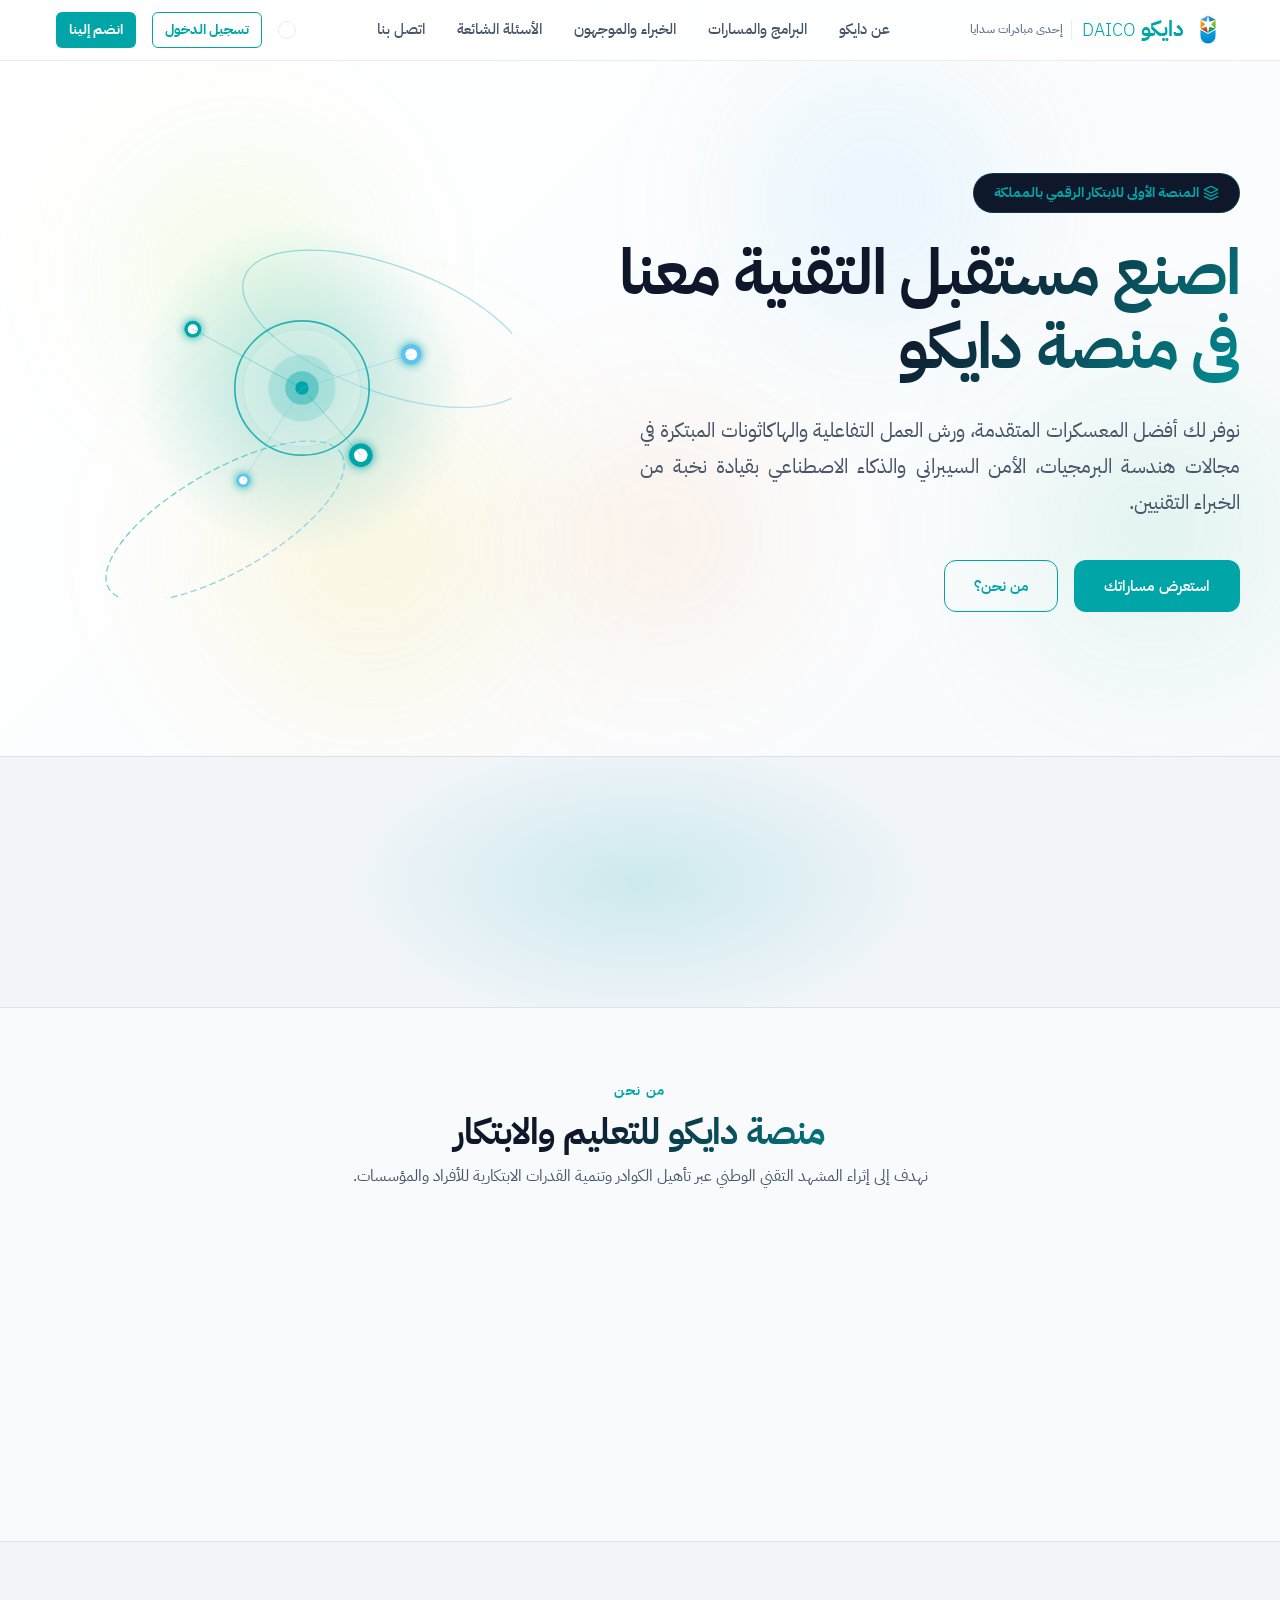
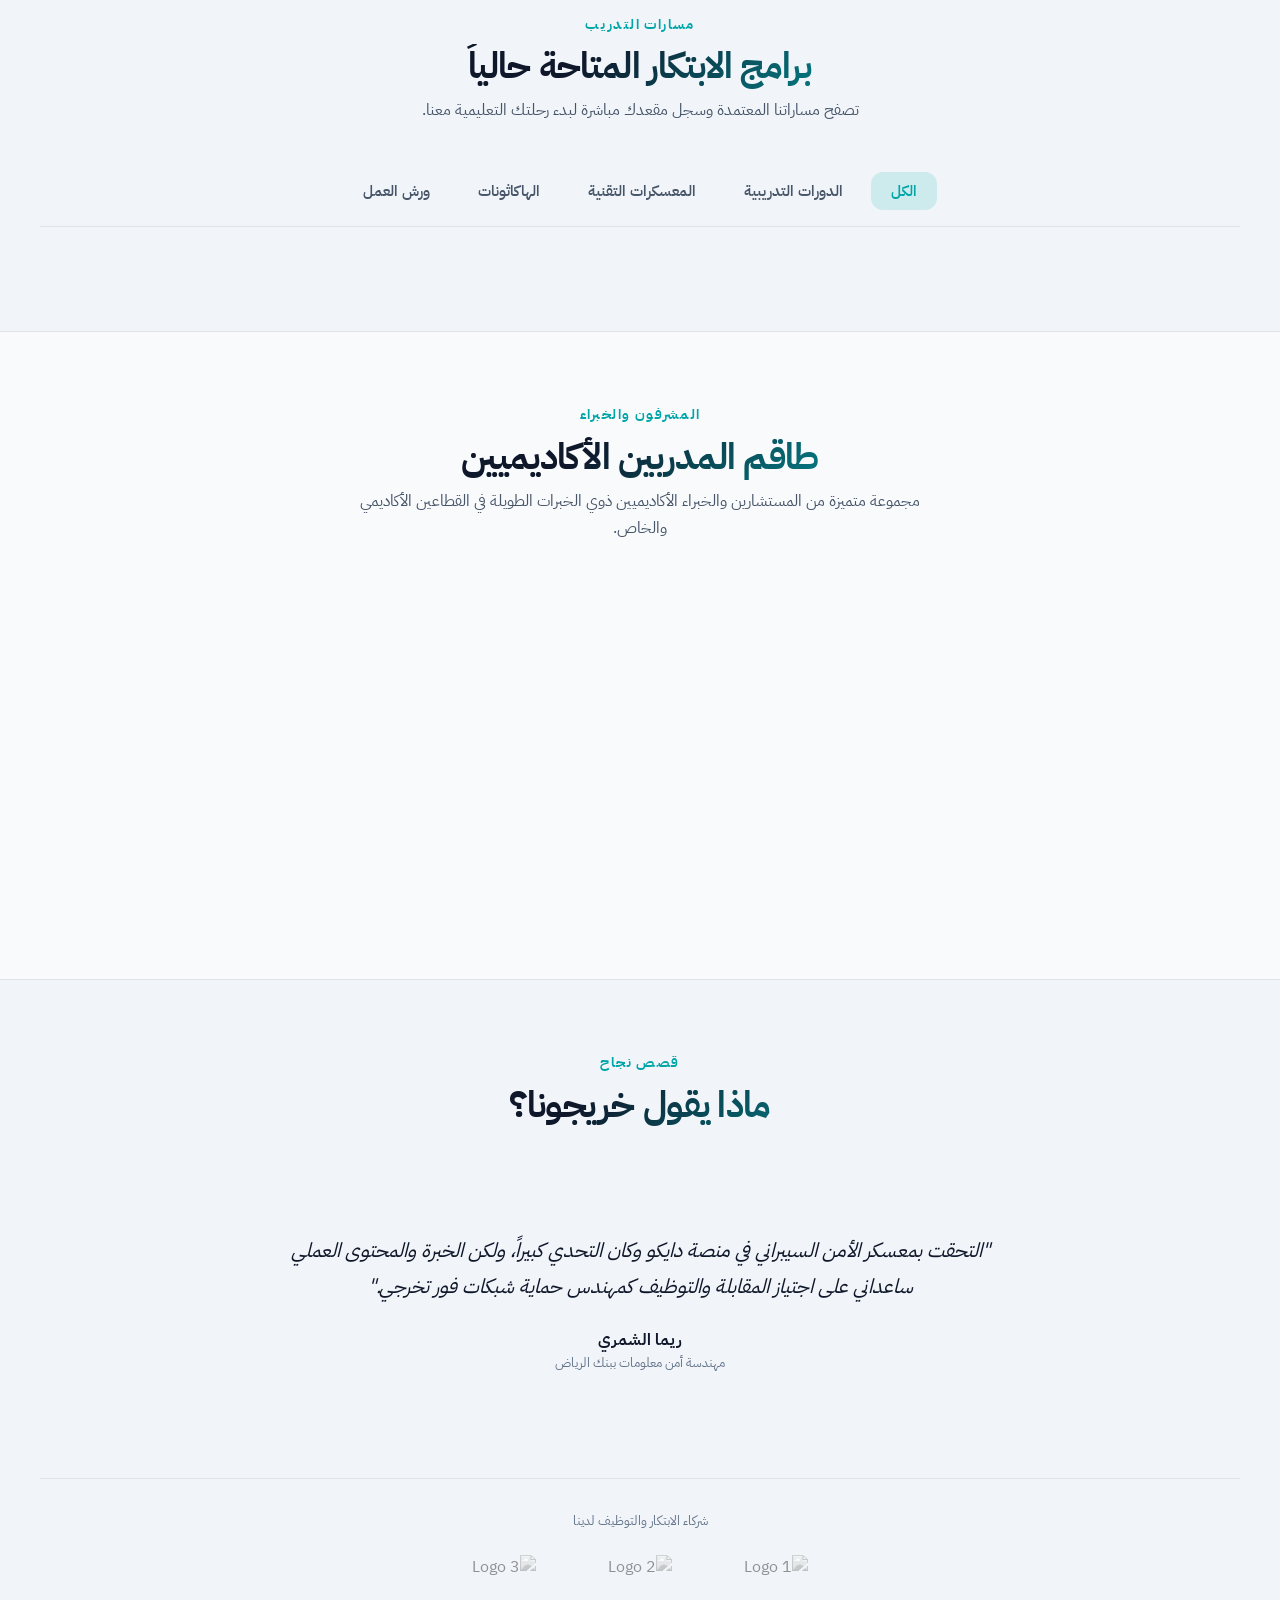
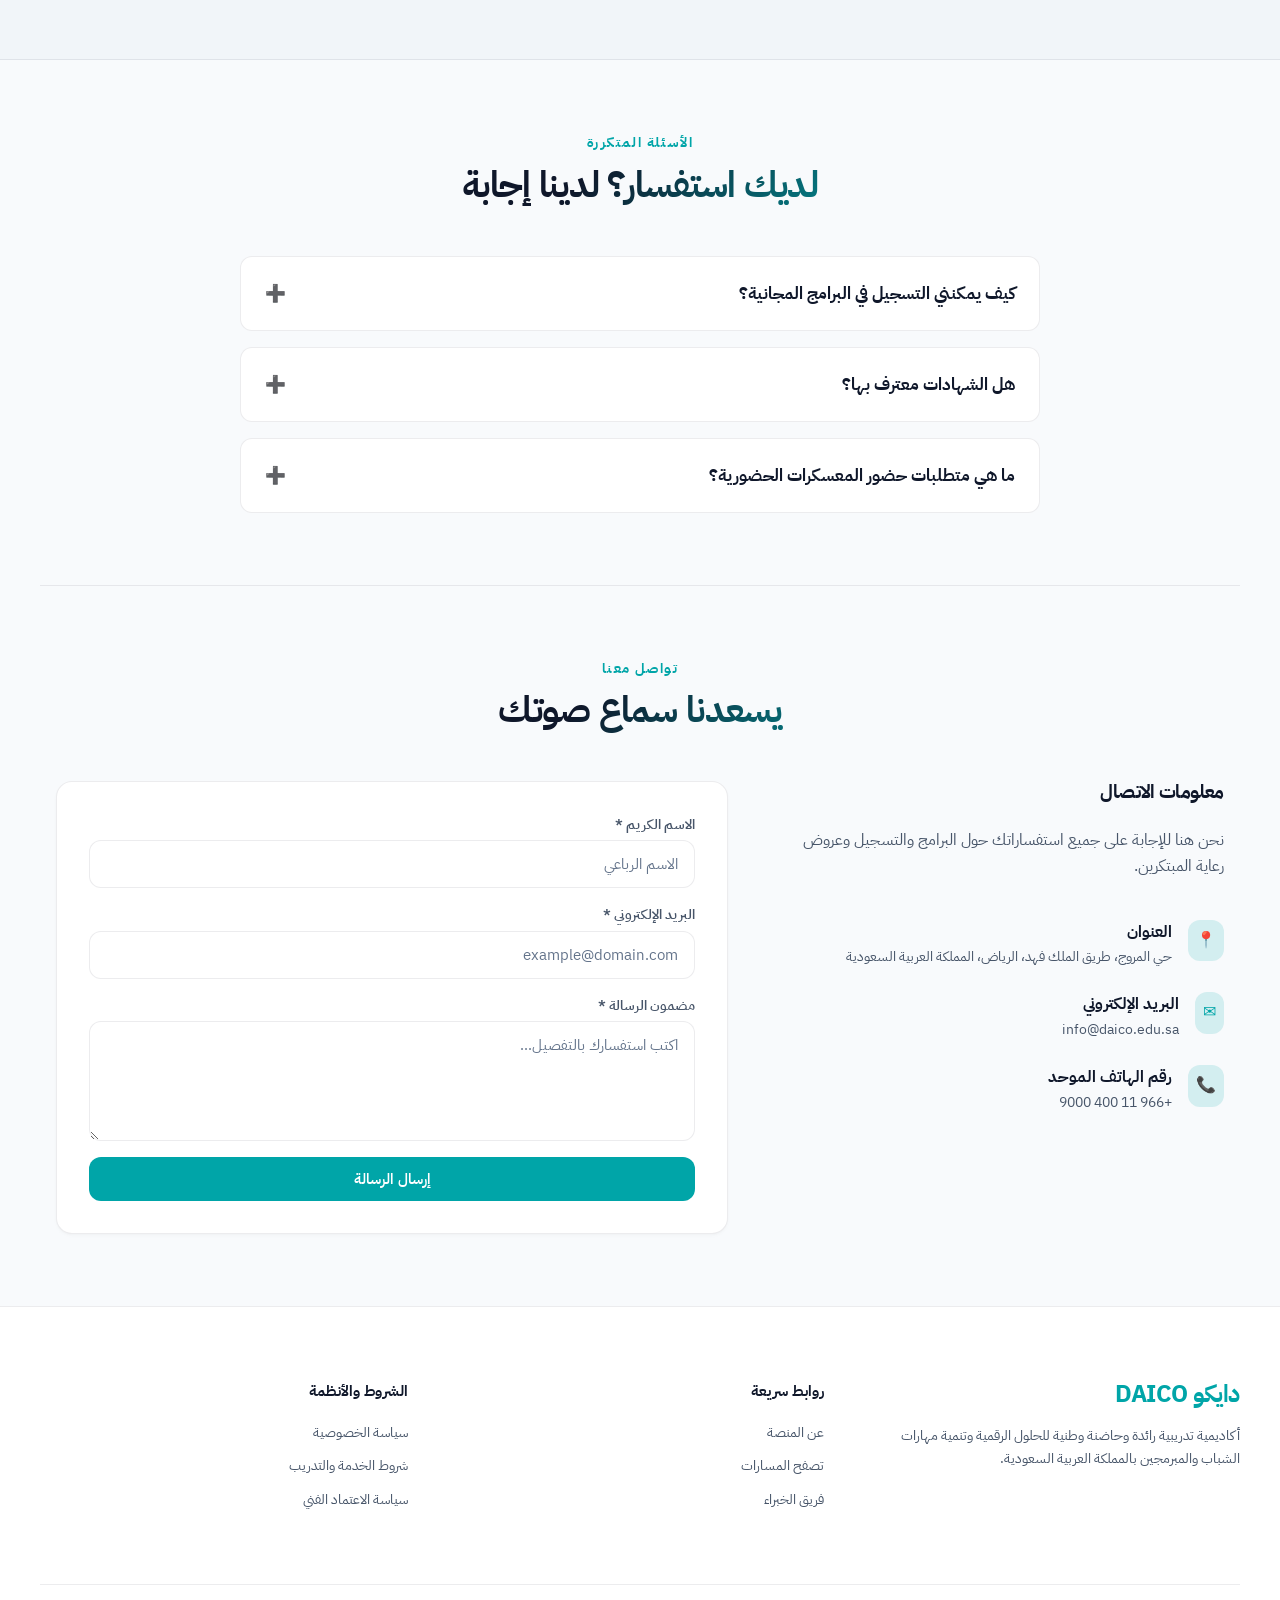
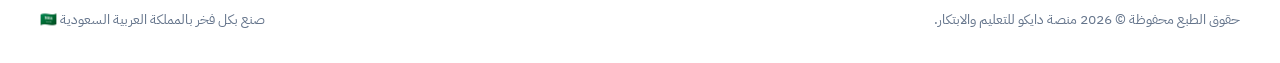
==== index.html @ ddf79e78 "feat: implement homepage layout with animated gradient-glow hero section and structured CSS architec" ====
<!DOCTYPE html>
<html lang="ar" dir="rtl" data-theme="light">
<head>
  <meta charset="UTF-8">
  <meta name="viewport" content="width=device-width, initial-scale=1.0">
  <title>منصة دايكو للتعليم والابتكار | DAICO</title>
  <meta name="description" content="منصة دايكو للتدريب المهني والابتكار الرقمي - معسكرات تقنية متقدمة، هاكاثونات، وورش عمل تخصصية في علوم البيانات، الأمن السيبراني وتطوير البرمجيات.">
  
  <!-- CSS Stylesheets -->
  <link rel="stylesheet" href="css/variables.css">
  <link rel="stylesheet" href="css/base.css">
  <link rel="stylesheet" href="css/main.css">
</head>
<body>

  <!-- Navigation Header -->
  <header class="header">
    <div class="nav-container">
      <div class="logo-container" style="display: flex; align-items: center; gap: var(--space-sm);">
        <div style="display: flex; align-items: center; gap: 8px;">
          <svg xmlns="http://www.w3.org/2000/svg" viewBox="0 0 200 220" width="32" height="32" class="daico-logo">
            <defs>
              <linearGradient id="grad-top-left" x1="0%" y1="0%" x2="100%" y2="100%">
                <stop offset="0%" stop-color="#5ec2f6" />
                <stop offset="100%" stop-color="#2a86c7" />
              </linearGradient>
              <linearGradient id="grad-top-right" x1="0%" y1="0%" x2="100%" y2="100%">
                <stop offset="0%" stop-color="#3ba8e8" />
                <stop offset="100%" stop-color="#1e6091" />
              </linearGradient>
              <linearGradient id="grad-right" x1="0%" y1="0%" x2="100%" y2="100%">
                <stop offset="0%" stop-color="#a3e635" />
                <stop offset="100%" stop-color="#65a30d" />
              </linearGradient>
              <linearGradient id="grad-bottom-right" x1="0%" y1="0%" x2="100%" y2="100%">
                <stop offset="0%" stop-color="#10b981" />
                <stop offset="100%" stop-color="#047857" />
              </linearGradient>
              <linearGradient id="grad-bottom-left" x1="0%" y1="0%" x2="100%" y2="100%">
                <stop offset="0%" stop-color="#f97316" />
                <stop offset="100%" stop-color="#b91c1c" />
              </linearGradient>
              <linearGradient id="grad-left" x1="0%" y1="0%" x2="100%" y2="100%">
                <stop offset="0%" stop-color="#facc15" />
                <stop offset="100%" stop-color="#ea580c" />
              </linearGradient>
              <linearGradient id="grad-u-shape" x1="0%" y1="0%" x2="0%" y2="100%">
                <stop offset="0%" stop-color="#0ea5e9" />
                <stop offset="100%" stop-color="#0284c7" />
              </linearGradient>
            </defs>
            <path d="M 48,108 L 100,138 L 152,108 L 152,150 A 52,52 0 0,1 48,150 Z" fill="url(#grad-u-shape)" />
            <path d="M 100,10 L 48,40 L 90,53 Z" fill="url(#grad-top-left)" />
            <path d="M 100,10 L 110,53 L 152,40 Z" fill="url(#grad-top-right)" />
            <path d="M 152,40 L 120,70 L 152,100 Z" fill="url(#grad-right)" />
            <path d="M 152,100 L 110,87 L 100,130 Z" fill="url(#grad-bottom-right)" />
            <path d="M 100,130 L 90,87 L 48,100 Z" fill="url(#grad-bottom-left)" />
            <path d="M 48,100 L 80,70 L 48,40 Z" fill="url(#grad-left)" />
          </svg>
          <span style="font-weight: 800; font-size: 1.3rem;">دايكو <span style="font-weight:300; font-size:1.1rem">DAICO</span></span>
        </div>
        <span class="sdaia-badge" style="border-right: 1px solid var(--border-color); padding-right: var(--space-sm); margin-right: 2px; font-size: 0.75rem; color: var(--text-muted); font-weight: 500; white-space: nowrap;">إحدى مبادرات سدايا</span>
      </div>
      
      <nav>
        <ul class="nav-menu" id="nav-menu">
          <li><a href="#about" class="nav-link">عن دايكو</a></li>
          <li><a href="#programs" class="nav-link">البرامج والمسارات</a></li>
          <li><a href="#trainers" class="nav-link">الخبراء والموجهون</a></li>
          <li><a href="#faqs" class="nav-link">الأسئلة الشائعة</a></li>
          <li><a href="#contact" class="nav-link">اتصل بنا</a></li>
        </ul>
      </nav>

      <div class="nav-actions">
        <!-- Theme Toggle button -->
        <button id="theme-toggle" class="theme-toggle" aria-label="تبديل المظهر">
          <!-- Icon injected dynamically -->
        </button>

        <a href="auth/login.html" class="btn btn-ghost btn-sm" style="font-weight:700">تسجيل الدخول</a>
        <a href="auth/register.html" class="btn btn-primary btn-sm" style="font-weight:700">انضم إلينا</a>

        <button id="mobile-menu-btn" class="mobile-menu-btn" aria-label="القائمة">
          <svg xmlns="http://www.w3.org/2000/svg" width="24" height="24" viewBox="0 0 24 24" fill="none" stroke="currentColor" stroke-width="2" stroke-linecap="round" stroke-linejoin="round"><line x1="3" y1="12" x2="21" y2="12"></line><line x1="3" y1="6" x2="21" y2="6"></line><line x1="3" y1="18" x2="21" y2="18"></line></svg>
        </button>
      </div>
    </div>
  </header>

  <!-- Hero Section — 5 facet-colored glow blobs (brief §4 HOMEPAGE) -->
  <section class="hero-section">
    <div class="hero-glow-1"></div>
    <div class="hero-glow-2"></div>
    <div class="hero-glow-3"></div>
    <div class="hero-glow-4"></div>
    <div class="hero-glow-5"></div>
    
    <div class="hero-grid-container">
      <div class="hero-text-content">
        <div class="hero-badge">
          <svg xmlns="http://www.w3.org/2000/svg" width="16" height="16" viewBox="0 0 24 24" fill="none" stroke="currentColor" stroke-width="2" stroke-linecap="round" stroke-linejoin="round"><polygon points="12 2 2 7 12 12 22 7 12 2"></polygon><polyline points="2 17 12 22 22 17"></polyline><polyline points="2 12 12 17 22 12"></polyline></svg>
          <span>المنصة الأولى للابتكار الرقمي بالمملكة</span>
        </div>
        <h1 class="hero-title">اصنع مستقبل التقنية معنا في منصة دايكو</h1>
        <p class="hero-desc">
          نوفر لك أفضل المعسكرات المتقدمة، ورش العمل التفاعلية والهاكاثونات المبتكرة في مجالات هندسة البرمجيات، الأمن السيبراني والذكاء الاصطناعي بقيادة نخبة من الخبراء التقنيين.
        </p>
        <div class="hero-cta">
          <a href="#programs" class="btn btn-primary" style="padding: 0.8rem 1.8rem">استعرض مساراتك</a>
          <a href="#about" class="btn btn-ghost" style="padding: 0.8rem 1.8rem">من نحن؟</a>
        </div>
      </div>
      
      <div class="hero-visual-content">
        <div class="tech-illustration-wrapper">
          <svg class="tech-3d-svg" viewBox="0 0 500 500" width="100%" height="100%">
            <defs>
              <radialGradient id="sphere-glow" cx="50%" cy="50%" r="50%">
                <stop offset="0%" stop-color="var(--primary)" stop-opacity="0.3"/>
                <stop offset="100%" stop-color="var(--primary)" stop-opacity="0"/>
              </radialGradient>
              <linearGradient id="orbit-grad" x1="0%" y1="0%" x2="100%" y2="100%">
                <stop offset="0%" stop-color="var(--primary)"/>
                <stop offset="100%" stop-color="var(--facet-sky)"/>
              </linearGradient>
            </defs>
            
            <circle cx="250" cy="250" r="200" fill="url(#sphere-glow)" class="floating-illustration" />
            
            <ellipse cx="250" cy="250" rx="160" ry="60" fill="none" stroke="url(#orbit-grad)" stroke-width="1.5" stroke-dasharray="8, 4" opacity="0.6" transform="rotate(-30 250 250)" />
            <ellipse cx="250" cy="250" rx="180" ry="75" fill="none" stroke="url(#orbit-grad)" stroke-width="1.5" opacity="0.4" transform="rotate(20 250 250)" />
            <ellipse cx="250" cy="250" rx="140" ry="50" fill="none" stroke="var(--facet-sky)" stroke-width="2" opacity="0.7" transform="rotate(60 250 250)" />
            
            <g class="floating-sphere">
              <circle cx="250" cy="250" r="80" fill="none" stroke="var(--primary)" stroke-width="2" opacity="0.8" />
              <circle cx="250" cy="250" r="70" fill="var(--bg-secondary)" stroke="var(--primary)" stroke-width="0.5" opacity="0.2" />
              <circle cx="250" cy="250" r="40" fill="var(--primary)" opacity="0.15" />
              <circle cx="250" cy="250" r="20" fill="var(--primary)" opacity="0.4" />
              <circle cx="250" cy="250" r="8" fill="var(--primary)" />
            </g>
            
            <g class="data-nodes">
              <circle cx="120" cy="180" r="10" fill="var(--primary)" class="node-glow" />
              <circle cx="120" cy="180" r="6" fill="#fff" />
              <line x1="120" y1="180" x2="250" y2="250" stroke="var(--primary)" stroke-width="1" opacity="0.4" />
              
              <circle cx="380" cy="210" r="12" fill="var(--facet-sky)" class="node-glow" />
              <circle cx="380" cy="210" r="7" fill="#fff" />
              <line x1="380" y1="210" x2="250" y2="250" stroke="var(--facet-sky)" stroke-width="1" opacity="0.4" />

              <circle cx="180" cy="360" r="8" fill="var(--facet-sky)" class="node-glow" />
              <circle cx="180" cy="360" r="5" fill="#fff" />
              <line x1="180" y1="360" x2="250" y2="250" stroke="var(--facet-sky)" stroke-width="1" opacity="0.4" />

              <circle cx="320" cy="330" r="14" fill="var(--primary)" class="node-glow" />
              <circle cx="320" cy="330" r="8" fill="#fff" />
              <line x1="320" y1="330" x2="250" y2="250" stroke="var(--primary)" stroke-width="1" opacity="0.4" />
            </g>
          </svg>
        </div>
      </div>
    </div>
  </section>

  <!-- Success Statistics — Facet-colored icons + count-up (brief §4 HOMEPAGE) -->
  <section class="stats-section">
    <div class="stats-grid">
      <div class="stat-item animate-in">
        <div class="stat-icon facet-sky">
          <svg xmlns="http://www.w3.org/2000/svg" width="24" height="24" viewBox="0 0 24 24" fill="none" stroke="currentColor" stroke-width="2" stroke-linecap="round" stroke-linejoin="round"><path d="M17 21v-2a4 4 0 0 0-4-4H5a4 4 0 0 0-4 4v2"></path><circle cx="9" cy="7" r="4"></circle><path d="M23 21v-2a4 4 0 0 0-3-3.87"></path><path d="M16 3.13a4 4 0 0 1 0 7.75"></path></svg>
        </div>
        <span class="stat-number" id="stat-students" data-target="12500">0</span>
        <span class="stat-label">طالب ومبتكر متخرج</span>
      </div>
      <div class="stat-item animate-in" style="transition-delay: 0.1s">
        <div class="stat-icon facet-amber">
          <svg xmlns="http://www.w3.org/2000/svg" width="24" height="24" viewBox="0 0 24 24" fill="none" stroke="currentColor" stroke-width="2" stroke-linecap="round" stroke-linejoin="round"><path d="M2 3h6a4 4 0 0 1 4 4v14a3 3 0 0 0-3-3H2z"></path><path d="M22 3h-6a4 4 0 0 0-4 4v14a3 3 0 0 1 3-3h7z"></path></svg>
        </div>
        <span class="stat-number" id="stat-courses" data-target="140">0</span>
        <span class="stat-label">برنامج تدريبي وورشة عمل</span>
      </div>
      <div class="stat-item animate-in" style="transition-delay: 0.2s">
        <div class="stat-icon facet-lime">
          <svg xmlns="http://www.w3.org/2000/svg" width="24" height="24" viewBox="0 0 24 24" fill="none" stroke="currentColor" stroke-width="2" stroke-linecap="round" stroke-linejoin="round"><path d="M22 10v6M2 10l10-5 10 5-10 5z"></path><path d="M6 12v5c3 3 9 3 12 0v-5"></path></svg>
        </div>
        <span class="stat-number" id="stat-trainers" data-target="25">0</span>
        <span class="stat-label">مدرب وخبير أكاديمي</span>
      </div>
      <div class="stat-item animate-in" style="transition-delay: 0.3s">
        <div class="stat-icon facet-emerald">
          <svg xmlns="http://www.w3.org/2000/svg" width="24" height="24" viewBox="0 0 24 24" fill="none" stroke="currentColor" stroke-width="2" stroke-linecap="round" stroke-linejoin="round"><path d="M22 11.08V12a10 10 0 1 1-5.93-9.14"></path><polyline points="22 4 12 14.01 9 11.01"></polyline></svg>
        </div>
        <span class="stat-number" id="stat-employment" data-target="94">0</span>
        <span class="stat-label">نسبة التوظيف والالتحاق بسوق العمل</span>
      </div>
    </div>
  </section>

  <!-- About Section — facet-colored icons (brief §1: accent palette for card icons) -->
  <section id="about" class="section">
    <div class="section-header">
      <span class="section-subtitle">من نحن</span>
      <h2 class="section-title">منصة دايكو للتعليم والابتكار</h2>
      <p class="section-desc">نهدف إلى إثراء المشهد التقني الوطني عبر تأهيل الكوادر وتنمية القدرات الابتكارية للأفراد والمؤسسات.</p>
    </div>
    
    <div class="about-grid">
      <div class="about-card animate-in">
        <div class="about-card-icon facet-sky">
          <svg xmlns="http://www.w3.org/2000/svg" width="24" height="24" viewBox="0 0 24 24" fill="none" stroke="currentColor" stroke-width="2"><path d="M2 3h6a4 4 0 0 1 4 4v14a3 3 0 0 0-3-3H2z"></path><path d="M22 3h-6a4 4 0 0 0-4 4v14a3 3 0 0 1 3-3h7z"></path></svg>
        </div>
        <h3>تعليم مهني تفاعلي</h3>
        <p>مناهج تدريبية مبنية وفقاً لأحدث الممارسات ومعايير سوق العمل الفعلية لضمان تحصيل مهارات حقيقية وعملية.</p>
      </div>
      <div class="about-card animate-in" style="transition-delay: 0.1s">
        <div class="about-card-icon facet-amber">
          <svg xmlns="http://www.w3.org/2000/svg" width="24" height="24" viewBox="0 0 24 24" fill="none" stroke="currentColor" stroke-width="2"><polygon points="13 2 3 14 12 14 11 22 21 10 12 10 13 2"></polygon></svg>
        </div>
        <h3>ابتكار ومنافسة</h3>
        <p>تنظيم هاكاثونات ومسابقات برمجية تثير العصف الذهني وتدعم تكوين فرق قوية لصياغة حلول تخدم رؤية المملكة.</p>
      </div>
      <div class="about-card animate-in" style="transition-delay: 0.2s">
        <div class="about-card-icon facet-emerald">
          <svg xmlns="http://www.w3.org/2000/svg" width="24" height="24" viewBox="0 0 24 24" fill="none" stroke="currentColor" stroke-width="2"><path d="M22 11.08V12a10 10 0 1 1-5.93-9.14"></path><polyline points="22 4 12 14.01 9 11.01"></polyline></svg>
        </div>
        <h3>شهادات معتمدة وموثقة</h3>
        <p>نصدر شهادات حضور وإتمام رقمية مزودة برموز استجابة سريعة (QR) مشفرة وموثقة تتيح للجهات التحقق الفوري.</p>
      </div>
    </div>
  </section>

  <!-- Featured Programs Section -->
  <section id="programs" class="section" style="background-color: var(--bg-tertiary); border-top: 1px solid var(--border-color); border-bottom: 1px solid var(--border-color); max-width: 100%">
    <div style="max-width:1200px; margin:0 auto">
      <div class="section-header">
        <span class="section-subtitle">مسارات التدريب</span>
        <h2 class="section-title">برامج الابتكار المتاحة حالياً</h2>
        <p class="section-desc">تصفح مساراتنا المعتمدة وسجل مقعدك مباشرة لبدء رحلتك التعليمية معنا.</p>
      </div>

      <!-- Filters Tabs -->
      <div class="filter-tabs">
        <button class="filter-tab active" data-type="all">الكل</button>
        <button class="filter-tab" data-type="course">الدورات التدريبية</button>
        <button class="filter-tab" data-type="bootcamp">المعسكرات التقنية</button>
        <button class="filter-tab" data-type="hackathon">الهاكاثونات</button>
        <button class="filter-tab" data-type="workshop">ورش العمل</button>
      </div>

      <!-- Programs Grid -->
      <div class="programs-grid" id="programs-container">
        <!-- Rendered dynamically by main.js -->
      </div>
    </div>
  </section>

  <!-- Trainers Section -->
  <section id="trainers" class="section">
    <div class="section-header">
      <span class="section-subtitle">المشرفون والخبراء</span>
      <h2 class="section-title">طاقم المدربين الأكاديميين</h2>
      <p class="section-desc">مجموعة متميزة من المستشارين والخبراء الأكاديميين ذوي الخبرات الطويلة في القطاعين الأكاديمي والخاص.</p>
    </div>

    <div class="trainers-grid">
      <!-- Trainer Card 1 — facet ring: sky blue (brief §4: colored ring per trainer) -->
      <div class="card trainer-card animate-in">
        <img class="trainer-photo-large" src="https://images.unsplash.com/photo-1560250097-0b93528c311a?auto=format&fit=crop&q=80&w=120" alt="م. خالد الحربي">
        <h3 style="font-size:1.15rem; margin-bottom:var(--space-xs)">م. خالد الحربي</h3>
        <span style="font-size:0.8rem; color:var(--facet-sky-deep); font-weight:700; margin-bottom:var(--space-sm)">Senior Software Architect</span>
        <p style="font-size:0.85rem; color:var(--text-secondary)">خبرة تزيد عن 12 سنة في بناء وهندسة البرمجيات الكبرى للشركات السحابية.</p>
        <span style="font-size:0.8rem; color:var(--text-muted); margin-top:var(--space-md)">⭐ 4.9 (142 مراجعة طالَب)</span>
      </div>

      <!-- Trainer Card 2 — facet ring: amber -->
      <div class="card trainer-card animate-in" style="transition-delay: 0.1s">
        <img class="trainer-photo-large" src="https://images.unsplash.com/photo-1573496359142-b8d87734a5a2?auto=format&fit=crop&q=80&w=120" alt="د. سارة الشهري">
        <h3 style="font-size:1.15rem; margin-bottom:var(--space-xs)">د. سارة الشهري</h3>
        <span style="font-size:0.8rem; color:var(--facet-amber-deep); font-weight:700; margin-bottom:var(--space-sm)">أستاذة الذكاء الاصطناعي</span>
        <p style="font-size:0.85rem; color:var(--text-secondary)">دكتوراه في تعلم الآلة ومستشارة الذكاء الاصطناعي لعدة قطاعات تنموية وبحثية.</p>
        <span style="font-size:0.8rem; color:var(--text-muted); margin-top:var(--space-md)">⭐ 4.8 (98 مراجعة طالَب)</span>
      </div>

      <!-- Trainer Card 3 — facet ring: lime -->
      <div class="card trainer-card animate-in" style="transition-delay: 0.2s">
        <img class="trainer-photo-large" src="https://images.unsplash.com/photo-1472099645785-5658abf4ff4e?auto=format&fit=crop&q=80&w=120" alt="م. عمر العتيبي">
        <h3 style="font-size:1.15rem; margin-bottom:var(--space-xs)">م. عمر العتيبي</h3>
        <span style="font-size:0.8rem; color:var(--facet-lime-deep); font-weight:700; margin-bottom:var(--space-sm)">مستشار الأمن السيبراني</span>
        <p style="font-size:0.85rem; color:var(--text-secondary)">مختص في اختبار الاختراق الأخلاقي وتأمين الشبكات السحابية للجهات البنكية.</p>
        <span style="font-size:0.8rem; color:var(--text-muted); margin-top:var(--space-md)">⭐ 4.9 (110 مراجعة طالَب)</span>
      </div>
    </div>
  </section>

  <!-- Testimonials Section -->
  <section class="section" style="background-color: var(--bg-tertiary); border-top: 1px solid var(--border-color); border-bottom: 1px solid var(--border-color); max-width: 100%">
    <div style="max-width:1200px; margin:0 auto">
      <div class="section-header">
        <span class="section-subtitle">قصص نجاح</span>
        <h2 class="section-title">ماذا يقول خريجونا؟</h2>
      </div>

      <div class="testimonials-container">
        <!-- Testimonial 1 -->
        <div class="testimonial-slide active">
          <p class="testimonial-quote">"التحقت بمعسكر الأمن السيبراني في منصة دايكو وكان التحدي كبيراً، ولكن الخبرة والمحتوى العملي ساعداني على اجتياز المقابلة والتوظيف كمهندس حماية شبكات فور تخرجي."</p>
          <strong style="font-size:1rem; color:var(--text-primary)">ريما الشمري</strong>
          <p style="font-size:0.8rem; color:var(--text-muted)">مهندسة أمن معلومات ببنك الرياض</p>
        </div>

        <!-- Testimonial 2 -->
        <div class="testimonial-slide">
          <p class="testimonial-quote">"برنامج مطور الويب المتكامل باستخدام Laravel & Next.js كان نقطة تحول في مسيرتي البرمجية. التطبيقات العملية والربط الحقيقي هما أهم ما يميز هذا الكورس."</p>
          <strong style="font-size:1rem; color:var(--text-primary)">م. عبد العزيز فهد</strong>
          <p style="font-size:0.8rem; color:var(--text-muted)">مطور واجهات تفاعلية بشركة صلة</p>
        </div>
      </div>

      <!-- Partners Scrolling logos -->
      <div style="margin-top:var(--space-2xl); border-top:1px solid var(--border-color); padding-top:var(--space-xl)">
        <p class="text-center" style="font-size:0.8rem; color:var(--text-muted); margin-bottom:var(--space-lg); text-transform:uppercase">شركاء الابتكار والتوظيف لدينا</p>
        <div class="partners-grid">
          <img class="partner-logo" src="https://images.unsplash.com/photo-1618005182384-a83a8bd57fbe?auto=format&fit=crop&q=80&w=100" alt="Logo 1">
          <img class="partner-logo" src="https://images.unsplash.com/photo-1579783900882-c0d3dad7b119?auto=format&fit=crop&q=80&w=100" alt="Logo 2">
          <img class="partner-logo" src="https://images.unsplash.com/photo-1618005198143-e5283b519a7f?auto=format&fit=crop&q=80&w=100" alt="Logo 3">
        </div>
      </div>
    </div>
  </section>

  <!-- FAQ Section -->
  <section id="faqs" class="section">
    <div class="section-header">
      <span class="section-subtitle">الأسئلة المتكررة</span>
      <h2 class="section-title">لديك استفسار؟ لدينا إجابة</h2>
    </div>

    <div class="faq-container">
      <div class="faq-item">
        <button class="faq-question">
          <span>كيف يمكنني التسجيل في البرامج المجانية؟</span>
          <span>➕</span>
        </button>
        <div class="faq-answer">
          <p>يمكنك ببساطة إنشاء حساب مجاني في المنصة، والضغط على خيار تفاصيل أي برنامج مجاني، ثم الضغط على "سجل الآن" لحجز مقعدك فوراً طالما تتوفر مقاعد شاغرة.</p>
        </div>
      </div>
      
      <div class="faq-item">
        <button class="faq-question">
          <span>هل الشهادات معترف بها؟</span>
          <span>➕</span>
        </button>
        <div class="faq-answer">
          <p>نعم، جميع الشهادات الصادرة تحمل رمز تحقق فريد (QR Code) مسجل في قواعد بيانات منصة دايكو، مما يمكن إدارات الموارد البشرية والشركات من التحقق من صحتها بمسحة واحدة.</p>
        </div>
      </div>

      <div class="faq-item">
        <button class="faq-question">
          <span>ما هي متطلبات حضور المعسكرات الحضورية؟</span>
          <span>➕</span>
        </button>
        <div class="faq-answer">
          <p>المعسكرات الحضورية تقام بمقر الحاضنة بالرياض وتتطلب إحضار حاسب محمول شخصي بمواصفات تقنية مناسبة، واجتياز اختبار المهارات التأسيسي للمسار المحدد.</p>
        </div>
      </div>
    </div>
  </section>

  <!-- Contact Form Section -->
  <section id="contact" class="section" style="border-top:1px solid var(--border-color)">
    <div class="section-header">
      <span class="section-subtitle">تواصل معنا</span>
      <h2 class="section-title">يسعدنا سماع صوتك</h2>
    </div>

    <div class="contact-grid">
      <div class="contact-info">
        <h3>معلومات الاتصال</h3>
        <p style="color:var(--text-secondary); margin-bottom:var(--space-md)">نحن هنا للإجابة على جميع استفساراتك حول البرامج والتسجيل وعروض رعاية المبتكرين.</p>
        
        <div class="info-item">
          <div class="info-icon">📍</div>
          <div>
            <strong>العنوان</strong>
            <p style="font-size:0.9rem; color:var(--text-secondary)">حي المروج، طريق الملك فهد، الرياض، المملكة العربية السعودية</p>
          </div>
        </div>

        <div class="info-item">
          <div class="info-icon">✉</div>
          <div>
            <strong>البريد الإلكتروني</strong>
            <p style="font-size:0.9rem; color:var(--text-secondary)">info@daico.edu.sa</p>
          </div>
        </div>

        <div class="info-item">
          <div class="info-icon">📞</div>
          <div>
            <strong>رقم الهاتف الموحد</strong>
            <p style="font-size:0.9rem; color:var(--text-secondary)">+966 11 400 9000</p>
          </div>
        </div>
      </div>

      <div class="card" style="padding:var(--space-xl)">
        <div id="contact-alert-container"></div>
        <form class="auth-form" id="contact-form">
          <div class="form-group">
            <label class="form-label" for="contact-name">الاسم الكريم *</label>
            <input type="text" id="contact-name" class="form-control" placeholder="الاسم الرباعي" required>
          </div>
          <div class="form-group">
            <label class="form-label" for="contact-email">البريد الإلكتروني *</label>
            <input type="email" id="contact-email" class="form-control" placeholder="example@domain.com" required>
          </div>
          <div class="form-group">
            <label class="form-label" for="contact-message">مضمون الرسالة *</label>
            <textarea id="contact-message" class="form-control" style="min-height:120px; resize:vertical" placeholder="اكتب استفسارك بالتفصيل..." required></textarea>
          </div>
          <button type="submit" class="btn btn-primary w-full">إرسال الرسالة</button>
        </form>
      </div>
    </div>
  </section>

  <!-- Footer -->
  <footer class="footer">
    <div class="footer-container">
      <div class="footer-brand">
        <h3 style="color:var(--primary); font-size:1.5rem">دايكو DAICO</h3>
        <p style="font-size:0.875rem; color:var(--text-secondary)">أكاديمية تدريبية رائدة وحاضنة وطنية للحلول الرقمية وتنمية مهارات الشباب والمبرمجين بالمملكة العربية السعودية.</p>
      </div>
      
      <div class="footer-links-column">
        <span class="footer-links-title">روابط سريعة</span>
        <ul class="footer-links-list">
          <li><a href="#about" class="footer-link">عن المنصة</a></li>
          <li><a href="#programs" class="footer-link">تصفح المسارات</a></li>
          <li><a href="#trainers" class="footer-link">فريق الخبراء</a></li>
        </ul>
      </div>

      <div class="footer-links-column">
        <span class="footer-links-title">الشروط والأنظمة</span>
        <ul class="footer-links-list">
          <li><a href="#" class="footer-link">سياسة الخصوصية</a></li>
          <li><a href="#" class="footer-link">شروط الخدمة والتدريب</a></li>
          <li><a href="#" class="footer-link">سياسة الاعتماد الفني</a></li>
        </ul>
      </div>
    </div>

    <div class="footer-bottom">
      <span>حقوق الطبع محفوظة © 2026 منصة دايكو للتعليم والابتكار.</span>
      <span>صنع بكل فخر بالمملكة العربية السعودية 🇸🇦</span>
    </div>
  </footer>

  <!-- Toast container for transient notifications (brief §5) -->
  <div class="toast-container" id="toast-container"></div>

  <!-- Scripts -->
  <script src="js/db.js"></script>
  <script src="js/main.js"></script>
</body>
</html>
---- css/variables.css ----
@import url('https://fonts.googleapis.com/css2?family=IBM+Plex+Sans+Arabic:wght@300;400;500;600;700&family=Inter:wght@300;400;500;600;700&display=swap');

:root {
  /* Font Family - IBM Plex Sans Arabic for Arabic (primary), Inter for numbers/UI */
  --font-family: 'IBM Plex Sans Arabic', 'Inter', -apple-system, BlinkMacSystemFont, 'Segoe UI', Roboto, sans-serif;
  
  /* ================================================================
     DISPLAY TYPOGRAPHY SCALE — (brief §3: push the type system further)
     ================================================================ */
  --display-xl: clamp(2.5rem, 6vw, 4rem);
  --display-lg: 2.25rem;
  --display-md: 1.75rem;
  --display-sm: 1.25rem;
  --weight-black: 900;
  --weight-extrabold: 800;
  --weight-bold: 700;

  /* Spacing Grid */
  --space-xs: 0.25rem;
  --space-sm: 0.5rem;
  --space-md: 1rem;
  --space-lg: 1.5rem;
  --space-xl: 2rem;
  --space-2xl: 3rem;
  --space-3xl: 4.5rem;
  
  /* Border Radius */
  --radius-sm: 6px;
  --radius-md: 12px;
  --radius-lg: 16px;
  --radius-xl: 24px;
  --radius-full: 9999px;

  /* Transitions — (brief §5: standardize on cubic-bezier(0.16,1,0.3,1)) */
  --transition-fast: 0.15s cubic-bezier(0.16, 1, 0.3, 1);
  --transition-normal: 0.3s cubic-bezier(0.16, 1, 0.3, 1);
  --transition-slow: 0.5s cubic-bezier(0.16, 1, 0.3, 1);

  /* ================================================================
     BRAND COLOR — BASE PLATFORM BLUE
     (brief §1: "dominant UI color — same role it plays as the vessel")
     ================================================================ */
  --primary-hue: 181;
  --primary-sat: 100%;
  --primary-light: 33%;
  --primary: hsl(var(--primary-hue), var(--primary-sat), var(--primary-light));
  --primary-hover: hsl(var(--primary-hue), var(--primary-sat), 26%);
  --primary-glow: hsla(var(--primary-hue), var(--primary-sat), var(--primary-light), 0.15);

  /* ================================================================
     FACET ACCENT PALETTE — Derived from the logo's 5 facet colors
     (brief §1: "use as ACCENT PALETTE for badges, tags, charts, celebrations")
     ================================================================ */
  
  /* Sky/Star Blue — "insight" facet (course badge) */
  --facet-sky: #5EC2F6;
  --facet-sky-deep: #2A86C7;
  --facet-sky-glow: rgba(94, 194, 246, 0.15);
  --facet-sky-bg: rgba(94, 194, 246, 0.10);

  /* Amber/Orange — "energy" facet (bootcamp badge) */
  --facet-amber: #FACC15;
  --facet-amber-deep: #EA580C;
  --facet-amber-glow: rgba(250, 204, 21, 0.15);
  --facet-amber-bg: rgba(250, 204, 21, 0.10);

  /* Lime/Green — "growth" facet (workshop badge) */
  --facet-lime: #A3E635;
  --facet-lime-deep: #65A30D;
  --facet-lime-glow: rgba(163, 230, 53, 0.15);
  --facet-lime-bg: rgba(163, 230, 53, 0.10);

  /* Emerald/Teal — "completion/success" facet */
  --facet-emerald: #10B981;
  --facet-emerald-deep: #047857;
  --facet-emerald-glow: rgba(16, 185, 129, 0.15);
  --facet-emerald-bg: rgba(16, 185, 129, 0.10);

  /* Red-Orange — "fire/spark" facet (hackathon badge, alerts — use sparingly) */
  --facet-red: #F97316;
  --facet-red-deep: #B91C1C;
  --facet-red-glow: rgba(249, 115, 22, 0.15);
  --facet-red-bg: rgba(249, 115, 22, 0.10);

  /* ================================================================
     PROGRAM-TYPE BADGE COLOR MAP
     (brief §4: "course=blue, bootcamp=amber, workshop=lime, hackathon=red-orange")
     ================================================================ */
  --badge-course: var(--facet-sky-deep);
  --badge-course-bg: var(--facet-sky-bg);
  --badge-bootcamp: var(--facet-amber-deep);
  --badge-bootcamp-bg: var(--facet-amber-bg);
  --badge-workshop: var(--facet-lime-deep);
  --badge-workshop-bg: var(--facet-lime-bg);
  --badge-hackathon: var(--facet-red-deep);
  --badge-hackathon-bg: var(--facet-red-bg);

  /* Light Theme Variables (Default) */
  --bg-primary: #f8fafc;
  --bg-secondary: #ffffff;
  --bg-tertiary: #f1f5f9;
  --text-primary: #0f172a;
  --text-secondary: #475569;
  --text-muted: #64748b;
  --border-color: rgba(15, 23, 42, 0.08);
  --border-focus: hsla(var(--primary-hue), var(--primary-sat), var(--primary-light), 0.4);
  
  /* Semantic Colors */
  --success: #10b981;
  --success-bg: rgba(16, 185, 129, 0.1);
  --warning: #f59e0b;
  --warning-bg: rgba(245, 158, 11, 0.1);
  --danger: #ef4444;
  --danger-bg: rgba(239, 68, 68, 0.1);
  --info: #0ea5e9;
  --info-bg: rgba(14, 165, 233, 0.1);
  
  /* Elevation Shadows (Apple Inspired) */
  --shadow-sm: 0 1px 2px rgba(0, 0, 0, 0.02), 0 2px 4px rgba(0, 0, 0, 0.02);
  --shadow-md: 0 4px 12px rgba(0, 0, 0, 0.04), 0 2px 4px rgba(0, 0, 0, 0.03);
  --shadow-lg: 0 12px 24px rgba(0, 0, 0, 0.05), 0 4px 12px rgba(0, 0, 0, 0.04);
  --shadow-xl: 0 24px 48px rgba(0, 0, 0, 0.08), 0 6px 18px rgba(0, 0, 0, 0.06);
  --shadow-glow: 0 0 40px hsla(var(--primary-hue), var(--primary-sat), var(--primary-light), 0.08);

  /* Sidebar styling */
  --sidebar-w: 260px;
}

/* ================================================================
   DARK THEME — preserves existing override pattern
   ================================================================ */
html[data-theme="dark"] {
  --bg-primary: #030712;
  --bg-secondary: #0b1329;
  --bg-tertiary: #111c3a;
  --text-primary: #f8fafc;
  --text-secondary: #94a3b8;
  --text-muted: #64748b;
  --border-color: rgba(255, 255, 255, 0.08);
  --border-focus: hsla(var(--primary-hue), var(--primary-sat), var(--primary-light), 0.5);
  
  --primary-light: 45%;
  --primary: hsl(var(--primary-hue), var(--primary-sat), var(--primary-light));
  --primary-hover: hsl(var(--primary-hue), var(--primary-sat), 55%);
  --primary-glow: hsla(var(--primary-hue), var(--primary-sat), var(--primary-light), 0.25);
  
  --shadow-sm: 0 1px 2px rgba(0, 0, 0, 0.2);
  --shadow-md: 0 4px 12px rgba(0, 0, 0, 0.3), 0 2px 4px rgba(0, 0, 0, 0.2);
  --shadow-lg: 0 12px 24px rgba(0, 0, 0, 0.4), 0 4px 12px rgba(0, 0, 0, 0.3);
  --shadow-xl: 0 24px 48px rgba(0, 0, 0, 0.5), 0 6px 18px rgba(0, 0, 0, 0.4);
  --shadow-glow: 0 0 40px hsla(var(--primary-hue), var(--primary-sat), var(--primary-light), 0.15);
  
  --success-bg: rgba(16, 185, 129, 0.15);
  --warning-bg: rgba(245, 158, 11, 0.15);
  --danger-bg: rgba(239, 68, 68, 0.15);
  --info-bg: rgba(14, 165, 233, 0.15);

  /* Facet glow intensities increase in dark mode for visibility */
  --facet-sky-glow: rgba(94, 194, 246, 0.25);
  --facet-amber-glow: rgba(250, 204, 21, 0.25);
  --facet-lime-glow: rgba(163, 230, 53, 0.25);
  --facet-emerald-glow: rgba(16, 185, 129, 0.25);
  --facet-red-glow: rgba(249, 115, 22, 0.25);
  --facet-sky-bg: rgba(94, 194, 246, 0.15);
  --facet-amber-bg: rgba(250, 204, 21, 0.12);
  --facet-lime-bg: rgba(163, 230, 53, 0.12);
  --facet-emerald-bg: rgba(16, 185, 129, 0.15);
  --facet-red-bg: rgba(249, 115, 22, 0.15);
}

/* ================================================================
   ANIMATIONS
   ================================================================ */

/* Existing — preserved */
@keyframes fadeIn {
  from { opacity: 0; transform: translateY(10px); }
  to { opacity: 1; transform: translateY(0); }
}

@keyframes fadeOut {
  from { opacity: 1; transform: translateY(0); }
  to { opacity: 0; transform: translateY(10px); }
}

@keyframes pulseGlow {
  0%, 100% { transform: scale(1); opacity: 0.4; filter: blur(50px); }
  50% { transform: scale(1.1); opacity: 0.6; filter: blur(60px); }
}

@keyframes rotateSpinner {
  to { transform: rotate(360deg); }
}

/* NEW — Stripe-inspired slow glow drift (brief §4 HOMEPAGE) */
@keyframes glowDrift {
  0%   { transform: translate(0, 0) scale(1);   opacity: 0.35; }
  25%  { transform: translate(30px, -20px) scale(1.05); opacity: 0.5; }
  50%  { transform: translate(-15px, 15px) scale(1.1); opacity: 0.4; }
  75%  { transform: translate(10px, 25px) scale(1.02); opacity: 0.55; }
  100% { transform: translate(0, 0) scale(1);   opacity: 0.35; }
}

/* NEW — Staggered card/element entrance (brief §5) */
@keyframes fadeUp {
  from {
    opacity: 0;
    transform: translateY(24px);
  }
  to {
    opacity: 1;
    transform: translateY(0);
  }
}

/* NEW — Section title gradient shift for rhythm (brief §3) */
@keyframes gradientShift {
  0%   { background-position: 0% 50%; }
  50%  { background-position: 100% 50%; }
  100% { background-position: 0% 50%; }
}

/* NEW — Toast slide-in from bottom (brief §5) */
@keyframes toastSlideIn {
  from {
    opacity: 0;
    transform: translateY(20px) translateX(-50%);
  }
  to {
    opacity: 1;
    transform: translateY(0) translateX(-50%);
  }
}

@keyframes toastSlideOut {
  from {
    opacity: 1;
    transform: translateY(0) translateX(-50%);
  }
  to {
    opacity: 0;
    transform: translateY(20px) translateX(-50%);
  }
}
---- css/base.css ----
/* Base Styling Reset */
*, *::before, *::after {
  box-sizing: border-box;
  margin: 0;
  padding: 0;
}

html {
  font-size: 16px;
  scroll-behavior: smooth;
  height: 100%;
}

body {
  font-family: var(--font-family);
  background-color: var(--bg-primary);
  background-image: linear-gradient(135deg, var(--bg-secondary) 0%, var(--bg-primary) 100%);
  background-attachment: fixed;
  color: var(--text-primary);
  direction: rtl;
  text-align: right;
  min-height: 100%;
  line-height: 1.6;
  -webkit-font-smoothing: antialiased;
  -moz-osx-font-smoothing: grayscale;
  overflow-x: hidden;
  transition: background-color var(--transition-normal), color var(--transition-normal), background-image var(--transition-normal);
}

/* Custom Scrollbars */
::-webkit-scrollbar {
  width: 8px;
  height: 8px;
}

::-webkit-scrollbar-track {
  background: var(--bg-primary);
}

::-webkit-scrollbar-thumb {
  background: var(--border-color);
  border-radius: var(--radius-full);
}

::-webkit-scrollbar-thumb:hover {
  background: var(--text-muted);
}

/* Selection */
::selection {
  background-color: var(--primary-glow);
  color: var(--primary);
}

/* ================================================================
   TYPOGRAPHY — (brief §3: increase type-weight contrast)
   ================================================================ */
h1, h2, h3, h4, h5, h6 {
  font-weight: var(--weight-bold);
  line-height: 1.25;
  letter-spacing: -0.02em;
}

a {
  color: var(--primary);
  text-decoration: none;
  transition: color var(--transition-fast);
}

a:hover {
  color: var(--primary-hover);
}

/* ================================================================
   BUTTON UI COMPONENTS
   (brief §5: "subtle scale-down on press, glow-lift on hover —
   apply uniformly to every interactive component")
   ================================================================ */
.btn {
  display: inline-flex;
  align-items: center;
  justify-content: center;
  gap: var(--space-xs);
  padding: 0.625rem 1.25rem;
  font-family: var(--font-family);
  font-size: 0.95rem;
  font-weight: 600;
  border-radius: var(--radius-md);
  border: 1px solid transparent;
  cursor: pointer;
  white-space: nowrap;
  user-select: none;
  transition: all var(--transition-fast);
}

/* Uniform press effect — (brief §5: "scale-down on press") */
.btn:active {
  transform: scale(0.97) !important;
}

.btn-primary {
  background-color: var(--primary);
  color: #ffffff;
}

/* (brief §5: "glow-lift on hover — apply uniformly") */
.btn-primary:hover {
  background-color: var(--primary-hover);
  color: #ffffff;
  transform: translateY(-2px);
  box-shadow: 0 6px 20px var(--primary-glow), 0 2px 6px rgba(0,0,0,0.08);
}

.btn-secondary {
  background-color: var(--bg-tertiary);
  color: var(--text-primary);
  border-color: var(--border-color);
}

.btn-secondary:hover {
  background-color: var(--bg-primary);
  border-color: var(--text-muted);
  transform: translateY(-1px);
  box-shadow: var(--shadow-sm);
}

/* Ghost/Outline button — (brief §4 HOMEPAGE: "secondary CTA ghost/outline") */
.btn-ghost {
  background-color: transparent;
  color: var(--primary);
  border: 1.5px solid var(--primary);
}

.btn-ghost:hover {
  background-color: var(--primary-glow);
  transform: translateY(-1px);
  box-shadow: 0 4px 16px var(--primary-glow);
}

.btn-danger {
  background-color: var(--danger);
  color: #ffffff;
}

.btn-danger:hover {
  background-color: #dc2626;
  box-shadow: 0 6px 20px rgba(239, 68, 68, 0.2);
  transform: translateY(-2px);
}

.btn-sm {
  padding: 0.375rem 0.75rem;
  font-size: 0.85rem;
  border-radius: var(--radius-sm);
}

/* ================================================================
   INPUTS & FORM CONTROLS
   ================================================================ */
.form-group {
  margin-bottom: var(--space-md);
  display: flex;
  flex-direction: column;
  gap: var(--space-xs);
}

.form-label {
  font-size: 0.875rem;
  font-weight: 600;
  color: var(--text-secondary);
}

.form-control {
  font-family: var(--font-family);
  font-size: 0.95rem;
  padding: 0.75rem 1rem;
  border-radius: var(--radius-md);
  border: 1px solid var(--border-color);
  background-color: var(--bg-secondary);
  color: var(--text-primary);
  outline: none;
  transition: border-color var(--transition-fast), box-shadow var(--transition-fast);
}

.form-control:focus {
  border-color: var(--primary);
  box-shadow: 0 0 0 3px var(--border-focus);
}

.form-control::placeholder {
  color: var(--text-muted);
}

/* ================================================================
   CARDS (Stripe-like)
   ================================================================ */
.card {
  background-color: var(--bg-secondary);
  border: 1px solid var(--border-color);
  border-radius: var(--radius-lg);
  box-shadow: var(--shadow-sm);
  overflow: hidden;
  transition: transform var(--transition-normal), box-shadow var(--transition-normal), border-color var(--transition-normal);
}

/* (brief §5: uniform hover lift) — replaced hardcoded blue with theme token */
.card:hover {
  transform: translateY(-4px);
  box-shadow: var(--shadow-md);
  border-color: var(--primary-glow);
}

/* ================================================================
   STATUS BADGES — Semantic
   ================================================================ */
.badge {
  display: inline-flex;
  align-items: center;
  gap: 4px;
  padding: 0.25rem 0.625rem;
  font-size: 0.75rem;
  font-weight: 600;
  border-radius: var(--radius-full);
}

.badge-success { background-color: var(--success-bg); color: var(--success); }
.badge-warning { background-color: var(--warning-bg); color: var(--warning); }
.badge-danger { background-color: var(--danger-bg); color: var(--danger); }
.badge-info { background-color: var(--info-bg); color: var(--info); }

/* ================================================================
   PROGRAM-TYPE BADGES — facet-color coded
   (brief §4: "course=blue-star, bootcamp=amber, workshop=lime, hackathon=red-orange
   — this becomes a wayfinding system used consistently site-wide")
   ================================================================ */
.badge-course {
  background-color: var(--badge-course-bg);
  color: var(--badge-course);
}
.badge-bootcamp {
  background-color: var(--badge-bootcamp-bg);
  color: var(--badge-bootcamp);
}
.badge-workshop {
  background-color: var(--badge-workshop-bg);
  color: var(--badge-workshop);
}
.badge-hackathon {
  background-color: var(--badge-hackathon-bg);
  color: var(--badge-hackathon);
}

/* ================================================================
   UTILITIES
   ================================================================ */
.text-center { text-align: center; }
.flex { display: flex; }
.align-center { align-items: center; }
.justify-between { justify-content: space-between; }
.gap-sm { gap: var(--space-sm); }
.gap-md { gap: var(--space-md); }
.w-full { width: 100%; }

/* ================================================================
   HEADER/NAV THEME TOGGLE
   ================================================================ */
.theme-toggle {
  background: none;
  border: 1px solid var(--border-color);
  color: var(--text-primary);
  padding: var(--space-sm);
  border-radius: var(--radius-md);
  cursor: pointer;
  display: flex;
  align-items: center;
  justify-content: center;
  transition: all var(--transition-fast);
}

.theme-toggle:hover {
  background-color: var(--bg-tertiary);
  border-color: var(--text-muted);
  transform: translateY(-1px);
}

.theme-toggle:active {
  transform: scale(0.95);
}

/* ================================================================
   MODAL SYSTEM
   ================================================================ */
.modal-overlay {
  position: fixed;
  inset: 0;
  background-color: rgba(0, 0, 0, 0.4);
  backdrop-filter: blur(8px);
  display: flex;
  align-items: center;
  justify-content: center;
  z-index: 1000;
  opacity: 0;
  pointer-events: none;
  transition: opacity var(--transition-normal);
}

.modal-overlay.active {
  opacity: 1;
  pointer-events: auto;
}

.modal-content {
  background-color: var(--bg-secondary);
  border: 1px solid var(--border-color);
  border-radius: var(--radius-xl);
  width: 90%;
  max-width: 650px;
  max-height: 85vh;
  overflow-y: auto;
  padding: var(--space-xl);
  box-shadow: var(--shadow-xl);
  transform: scale(0.95);
  transition: transform var(--transition-normal);
}

.modal-overlay.active .modal-content {
  transform: scale(1);
}

/* ================================================================
   TOAST NOTIFICATION SYSTEM — replaces static alerts for transient feedback
   (brief §5: "Toasts replace static alert divs for transient feedback;
   persistent alerts (form validation) stay inline")
   ================================================================ */
.toast-container {
  position: fixed;
  bottom: var(--space-xl);
  left: 50%;
  transform: translateX(-50%);
  z-index: 9999;
  display: flex;
  flex-direction: column;
  gap: var(--space-sm);
  pointer-events: none;
}

.toast {
  pointer-events: auto;
  min-width: 300px;
  max-width: 500px;
  padding: 0.85rem 1.5rem;
  border-radius: var(--radius-md);
  font-size: 0.9rem;
  font-weight: 600;
  display: flex;
  align-items: center;
  gap: var(--space-sm);
  box-shadow: var(--shadow-lg);
  animation: toastSlideIn 0.4s cubic-bezier(0.16, 1, 0.3, 1) forwards;
  backdrop-filter: blur(12px);
}

.toast.toast-exit {
  animation: toastSlideOut 0.3s cubic-bezier(0.16, 1, 0.3, 1) forwards;
}

.toast-success {
  background-color: rgba(16, 185, 129, 0.95);
  color: #ffffff;
  border: 1px solid rgba(16, 185, 129, 0.3);
}

.toast-error {
  background-color: rgba(239, 68, 68, 0.95);
  color: #ffffff;
  border: 1px solid rgba(239, 68, 68, 0.3);
}

.toast-info {
  background-color: rgba(14, 165, 233, 0.95);
  color: #ffffff;
  border: 1px solid rgba(14, 165, 233, 0.3);
}

/* ================================================================
   STAGGERED ENTRANCE — applied via .animate-in class
   (brief §5: "staggered fade-up for card grids")
   ================================================================ */
.animate-in {
  opacity: 0;
  transform: translateY(24px);
  transition: opacity 0.6s cubic-bezier(0.16, 1, 0.3, 1),
              transform 0.6s cubic-bezier(0.16, 1, 0.3, 1);
}

.animate-in.visible {
  opacity: 1;
  transform: translateY(0);
}

/* Alert Boxes — kept inline for form validation (brief §5) */
.alert {
  padding: 0.85rem 1.25rem;
  border-radius: var(--radius-md);
  font-size: 0.875rem;
  font-weight: 500;
  display: flex;
  align-items: center;
  gap: var(--space-sm);
  animation: fadeIn 0.3s ease;
}

.alert-success {
  background-color: var(--success-bg);
  color: var(--success);
  border: 1px solid rgba(16, 185, 129, 0.2);
}

.alert-danger {
  background-color: var(--danger-bg);
  color: var(--danger);
  border: 1px solid rgba(239, 68, 68, 0.2);
}
---- css/main.css ----
/* ================================================================
   MAIN HOMEPAGE LAYOUT & COMPONENTS
   ================================================================ */

/* ================================================================
   HEADER & NAVIGATION (Apple-like blur)
   ================================================================ */
.header {
  position: sticky;
  top: 0;
  z-index: 100;
  background-color: rgba(255, 255, 255, 0.72);
  backdrop-filter: saturate(180%) blur(20px);
  border-bottom: 1px solid var(--border-color);
  transition: background-color var(--transition-normal), border-color var(--transition-normal);
}

html[data-theme="dark"] .header {
  background-color: rgba(18, 19, 26, 0.72);
}

.nav-container {
  max-width: 1200px;
  margin: 0 auto;
  padding: 0.75rem var(--space-md);
  display: flex;
  align-items: center;
  justify-content: space-between;
}

.logo-container {
  display: flex;
  align-items: center;
  gap: var(--space-sm);
  font-weight: var(--weight-extrabold);
  font-size: 1.5rem;
  color: var(--primary);
}

.nav-menu {
  display: flex;
  align-items: center;
  list-style: none;
  gap: var(--space-xl);
}

.nav-link {
  font-weight: 500;
  color: var(--text-secondary);
  font-size: 0.95rem;
  transition: color var(--transition-fast);
  position: relative;
}

.nav-link:hover {
  color: var(--primary);
}

/* Subtle underline on hover */
.nav-link::after {
  content: '';
  position: absolute;
  bottom: -4px;
  left: 0;
  right: 0;
  height: 2px;
  background: var(--primary);
  border-radius: 1px;
  transform: scaleX(0);
  transition: transform var(--transition-fast);
}

.nav-link:hover::after {
  transform: scaleX(1);
}

.nav-actions {
  display: flex;
  align-items: center;
  gap: var(--space-md);
}

/* Mobile Menu Toggle Button */
.mobile-menu-btn {
  display: none;
  background: none;
  border: none;
  color: var(--text-primary);
  cursor: pointer;
}

/* ================================================================
   HERO SECTION — Full facet-palette radial glows
   (brief §4 HOMEPAGE: "layered radial glows using the FULL facet palette,
   animated to drift slowly, not just pulse in place")
   (brief §2: "Stripe.com gradient-glow hero treatment")
   ================================================================ */
.hero-section {
  position: relative;
  padding: 7rem var(--space-md) 9rem var(--space-md);
  overflow: hidden;
  display: flex;
  align-items: center;
  justify-content: center;
  text-align: center;
}

/* Facet glow 1 — Sky Blue (top right) */
.hero-glow-1 {
  position: absolute;
  top: -10%;
  right: 15%;
  width: 420px;
  height: 420px;
  background: radial-gradient(circle, var(--facet-sky-glow) 0%, rgba(255,255,255,0) 70%);
  border-radius: var(--radius-full);
  z-index: -1;
  animation: glowDrift 14s ease-in-out infinite;
  filter: blur(50px);
}

/* Facet glow 2 — Amber/Orange (bottom left) */
.hero-glow-2 {
  position: absolute;
  bottom: -5%;
  left: 10%;
  width: 480px;
  height: 480px;
  background: radial-gradient(circle, var(--facet-amber-glow) 0%, rgba(255,255,255,0) 70%);
  border-radius: var(--radius-full);
  z-index: -1;
  animation: glowDrift 18s ease-in-out infinite reverse;
  filter: blur(60px);
}

/* Facet glow 3 — Lime/Green (top left) */
.hero-glow-3 {
  position: absolute;
  top: 5%;
  left: 5%;
  width: 350px;
  height: 350px;
  background: radial-gradient(circle, var(--facet-lime-glow) 0%, rgba(255,255,255,0) 70%);
  border-radius: var(--radius-full);
  z-index: -1;
  animation: glowDrift 16s ease-in-out infinite;
  animation-delay: -3s;
  filter: blur(55px);
}

/* Facet glow 4 — Emerald/Teal (center right) */
.hero-glow-4 {
  position: absolute;
  top: 40%;
  right: -5%;
  width: 380px;
  height: 380px;
  background: radial-gradient(circle, var(--facet-emerald-glow) 0%, rgba(255,255,255,0) 70%);
  border-radius: var(--radius-full);
  z-index: -1;
  animation: glowDrift 20s ease-in-out infinite;
  animation-delay: -6s;
  filter: blur(65px);
}

/* Facet glow 5 — Red-Orange (bottom center, subtle) */
.hero-glow-5 {
  position: absolute;
  bottom: 10%;
  left: 40%;
  width: 300px;
  height: 300px;
  background: radial-gradient(circle, var(--facet-red-glow) 0%, rgba(255,255,255,0) 70%);
  border-radius: var(--radius-full);
  z-index: -1;
  animation: glowDrift 22s ease-in-out infinite reverse;
  animation-delay: -8s;
  filter: blur(70px);
}

.hero-grid-container {
  max-width: 1200px;
  width: 100%;
  margin: 0 auto;
  display: grid;
  grid-template-columns: 1.2fr 1fr;
  gap: var(--space-2xl);
  align-items: center;
  text-align: right;
  z-index: 2;
  position: relative;
}

.hero-text-content {
  display: flex;
  flex-direction: column;
  align-items: flex-start;
  gap: var(--space-lg);
  animation: fadeIn 0.8s ease-out;
}

.hero-text-content .hero-title {
  text-align: right;
  margin-bottom: var(--space-xs);
}

.hero-text-content .hero-desc {
  text-align: justify;
  margin-bottom: var(--space-md);
}

.hero-text-content .hero-cta {
  justify-content: flex-start;
}

.hero-visual-content {
  display: flex;
  justify-content: center;
  align-items: center;
  animation: fadeIn 1s ease-out;
}

.tech-illustration-wrapper {
  position: relative;
  width: 100%;
  max-width: 420px;
  aspect-ratio: 1;
}

/* Animations for SVG illustration elements */
@keyframes float {
  0%, 100% { transform: translateY(0); }
  50% { transform: translateY(-12px); }
}

@keyframes spin {
  0% { transform: rotate(0deg); }
  100% { transform: rotate(360deg); }
}

.floating-illustration {
  animation: float 6s ease-in-out infinite;
}

.floating-sphere {
  animation: float 6s ease-in-out infinite;
  transform-origin: center;
}

.tech-3d-svg ellipse {
  transform-origin: center;
}

.tech-3d-svg ellipse:nth-child(2) {
  animation: spin 30s linear infinite;
}

.tech-3d-svg ellipse:nth-child(3) {
  animation: spin 20s linear infinite reverse;
}

.node-glow {
  filter: drop-shadow(0 0 6px var(--primary));
}

.hero-badge {
  background-color: #0f172a; /* Dark Navy Blue background for institutional style */
  color: var(--primary); /* Accent color (Cyan/Teal) */
  padding: 0.5rem 1.25rem;
  border-radius: var(--radius-full);
  font-size: 0.875rem;
  font-weight: 700;
  display: inline-flex;
  align-items: center;
  gap: var(--space-xs);
  border: 1px solid hsla(var(--primary-hue), var(--primary-sat), var(--primary-light), 0.25);
  animation: fadeIn 0.8s ease-out;
}

/* Responsive adjustments */
@media (max-width: 992px) {
  .hero-grid-container {
    grid-template-columns: 1fr;
    text-align: center;
    gap: var(--space-xl);
  }
  .hero-text-content {
    align-items: center;
  }
  .hero-text-content .hero-title {
    text-align: center;
  }
  .hero-text-content .hero-desc {
    text-align: center;
  }
  .hero-text-content .hero-cta {
    justify-content: center;
  }
  .tech-illustration-wrapper {
    max-width: 320px;
  }
}

/* (brief §3: "hero title — gradient-text treatment") */
.hero-title {
  font-size: var(--display-xl);
  font-weight: var(--weight-black);
  color: var(--text-primary);
  line-height: 1.15;
  background: linear-gradient(135deg, var(--text-primary) 25%, var(--primary) 55%, var(--facet-sky) 100%);
  background-size: 200% 200%;
  -webkit-background-clip: text;
  -webkit-text-fill-color: transparent;
  background-clip: text;
  animation: gradientShift 8s ease-in-out infinite;
}

.hero-desc {
  font-size: clamp(1rem, 2vw, 1.25rem);
  color: var(--text-secondary);
  max-width: 600px;
  margin-bottom: var(--space-sm);
  line-height: 1.8;
}

.hero-cta {
  display: flex;
  gap: var(--space-md);
  flex-wrap: wrap;
  justify-content: center;
}

/* ================================================================
   SECTION STYLING
   (brief §3: "extend gradient-clip technique to section titles for rhythm")
   ================================================================ */
.section {
  padding: var(--space-3xl) var(--space-md);
  max-width: 1200px;
  margin: 0 auto;
}

.section-header {
  text-align: center;
  max-width: 600px;
  margin: 0 auto var(--space-2xl) auto;
  display: flex;
  flex-direction: column;
  gap: var(--space-sm);
}

.section-subtitle {
  color: var(--primary);
  font-size: 0.875rem;
  text-transform: uppercase;
  letter-spacing: 0.1em;
  font-weight: var(--weight-bold);
}

/* (brief §3: "restrained gradient-clip for section titles") */
.section-title {
  font-size: var(--display-lg);
  font-weight: var(--weight-extrabold);
  color: var(--text-primary);
  background: linear-gradient(135deg, var(--text-primary) 40%, var(--primary) 100%);
  -webkit-background-clip: text;
  -webkit-text-fill-color: transparent;
  background-clip: text;
}

.section-desc {
  color: var(--text-secondary);
  font-size: 1rem;
  line-height: 1.7;
}

/* ================================================================
   ABOUT GRID (Notion-inspired, facet-colored icons)
   ================================================================ */
.about-grid {
  display: grid;
  grid-template-columns: repeat(auto-fit, minmax(300px, 1fr));
  gap: var(--space-lg);
}

.about-card {
  padding: var(--space-xl);
  border-radius: var(--radius-lg);
  background-color: var(--bg-secondary);
  border: 1px solid var(--border-color);
  display: flex;
  flex-direction: column;
  gap: var(--space-sm);
  transition: transform var(--transition-normal), box-shadow var(--transition-normal);
}

.about-card:hover {
  transform: translateY(-4px);
  box-shadow: var(--shadow-md);
}

.about-card-icon {
  width: 48px;
  height: 48px;
  border-radius: var(--radius-md);
  display: flex;
  align-items: center;
  justify-content: center;
  transition: transform var(--transition-fast);
}

/* Facet-colored about card icons */
.about-card-icon.facet-sky {
  background-color: var(--facet-sky-bg);
  color: var(--facet-sky-deep);
}
.about-card-icon.facet-amber {
  background-color: var(--facet-amber-bg);
  color: var(--facet-amber-deep);
}
.about-card-icon.facet-red {
  background-color: var(--facet-red-bg);
  color: var(--facet-red-deep);
}
.about-card-icon.facet-emerald {
  background-color: var(--facet-emerald-bg);
  color: var(--facet-emerald-deep);
}
.about-card-icon.facet-lime {
  background-color: var(--facet-lime-bg);
  color: var(--facet-lime-deep);
}

/* Default fallback if no facet class applied */
.about-card-icon:not([class*="facet-"]) {
  background-color: var(--primary-glow);
  color: var(--primary);
}

/* ================================================================
   FEATURED PROGRAMS FILTER TABS
   ================================================================ */
.filter-tabs {
  display: flex;
  justify-content: center;
  gap: var(--space-sm);
  margin-bottom: var(--space-xl);
  flex-wrap: wrap;
  border-bottom: 1px solid var(--border-color);
  padding-bottom: var(--space-md);
}

.filter-tab {
  background: none;
  border: none;
  color: var(--text-secondary);
  padding: 0.5rem 1.25rem;
  font-weight: 600;
  font-size: 0.95rem;
  font-family: var(--font-family);
  cursor: pointer;
  border-radius: var(--radius-md);
  transition: all var(--transition-fast);
  position: relative;
}

.filter-tab:hover {
  color: var(--primary);
  background-color: var(--primary-glow);
}

.filter-tab.active {
  background-color: var(--primary-glow);
  color: var(--primary);
}

/* Program type filter tabs — facet coloring when active */
.filter-tab.active[data-type="course"] {
  background-color: var(--facet-sky-bg);
  color: var(--facet-sky-deep);
}
.filter-tab.active[data-type="bootcamp"] {
  background-color: var(--facet-amber-bg);
  color: var(--facet-amber-deep);
}
.filter-tab.active[data-type="hackathon"] {
  background-color: var(--facet-red-bg);
  color: var(--facet-red-deep);
}
.filter-tab.active[data-type="workshop"] {
  background-color: var(--facet-lime-bg);
  color: var(--facet-lime-deep);
}

.programs-grid {
  display: grid;
  grid-template-columns: repeat(auto-fit, minmax(320px, 1fr));
  gap: var(--space-xl);
}

/* ================================================================
   PROGRAM CARD STYLING
   (brief §4: "program-type badge uses its assigned facet color")
   ================================================================ */
.program-card {
  position: relative;
  display: flex;
  flex-direction: column;
  height: 100%;
}

.program-image {
  width: 100%;
  height: 200px;
  object-fit: cover;
}

.program-badge-tag {
  position: absolute;
  top: 12px;
  right: 12px;
  padding: 0.3rem 0.85rem;
  border-radius: var(--radius-full);
  font-size: 0.75rem;
  font-weight: 700;
  box-shadow: var(--shadow-sm);
  backdrop-filter: blur(8px);
  transition: transform var(--transition-fast);
}

/* Default badge style (light/dark aware) */
.program-badge-tag {
  background-color: rgba(255, 255, 255, 0.92);
  color: #1d1d1f;
}

html[data-theme="dark"] .program-badge-tag {
  background-color: rgba(18, 19, 26, 0.92);
  color: #f5f5f7;
}

/* Facet-colored program badges — (brief §4: wayfinding system) */
.program-badge-tag[data-type="course"] {
  background-color: var(--facet-sky-bg);
  color: var(--facet-sky-deep);
  border: 1px solid rgba(94, 194, 246, 0.2);
}
.program-badge-tag[data-type="bootcamp"] {
  background-color: var(--facet-amber-bg);
  color: var(--facet-amber-deep);
  border: 1px solid rgba(250, 204, 21, 0.2);
}
.program-badge-tag[data-type="workshop"] {
  background-color: var(--facet-lime-bg);
  color: var(--facet-lime-deep);
  border: 1px solid rgba(163, 230, 53, 0.2);
}
.program-badge-tag[data-type="hackathon"] {
  background-color: var(--facet-red-bg);
  color: var(--facet-red-deep);
  border: 1px solid rgba(249, 115, 22, 0.2);
}

html[data-theme="dark"] .program-badge-tag[data-type="course"],
html[data-theme="dark"] .program-badge-tag[data-type="bootcamp"],
html[data-theme="dark"] .program-badge-tag[data-type="workshop"],
html[data-theme="dark"] .program-badge-tag[data-type="hackathon"] {
  backdrop-filter: blur(12px);
}

.program-card-body {
  padding: var(--space-lg);
  display: flex;
  flex-direction: column;
  gap: var(--space-sm);
  flex-grow: 1;
}

.program-meta {
  display: flex;
  justify-content: space-between;
  align-items: center;
  font-size: 0.8rem;
  color: var(--text-muted);
}

.program-trainer {
  display: flex;
  align-items: center;
  gap: var(--space-sm);
  margin-top: auto;
  border-top: 1px solid var(--border-color);
  padding-top: var(--space-md);
}

.trainer-avatar {
  width: 36px;
  height: 36px;
  border-radius: var(--radius-full);
  object-fit: cover;
}

.trainer-details {
  display: flex;
  flex-direction: column;
}

.trainer-name {
  font-size: 0.875rem;
  font-weight: var(--weight-bold);
  color: var(--text-primary);
}

.trainer-title {
  font-size: 0.75rem;
  color: var(--text-muted);
}

/* ================================================================
   TRAINERS SECTION
   (brief §4 HOMEPAGE: "colored ring around each trainer photo
   using a rotating facet color — echoes 'many facets, one mission'")
   ================================================================ */
.trainers-grid {
  display: grid;
  grid-template-columns: repeat(auto-fill, minmax(260px, 1fr));
  gap: var(--space-lg);
}

.trainer-card {
  padding: var(--space-xl);
  display: flex;
  flex-direction: column;
  align-items: center;
  text-align: center;
}

.trainer-photo-large {
  width: 100px;
  height: 100px;
  border-radius: var(--radius-full);
  object-fit: cover;
  margin-bottom: var(--space-md);
  border: 3px solid var(--primary-glow);
  transition: border-color var(--transition-normal), transform var(--transition-normal);
}

/* Facet-colored trainer photo rings — rotating per trainer */
.trainer-card:nth-child(1) .trainer-photo-large { border-color: var(--facet-sky); }
.trainer-card:nth-child(2) .trainer-photo-large { border-color: var(--facet-amber); }
.trainer-card:nth-child(3) .trainer-photo-large { border-color: var(--facet-lime); }
.trainer-card:nth-child(4) .trainer-photo-large { border-color: var(--facet-emerald); }
.trainer-card:nth-child(5) .trainer-photo-large { border-color: var(--facet-red); }
.trainer-card:nth-child(6) .trainer-photo-large { border-color: var(--facet-sky); }

.trainer-card:hover .trainer-photo-large {
  transform: scale(1.05);
}

/* ================================================================
   STATS SECTION — Facet-colored icons + count-up
   (brief §4 HOMEPAGE: "animated count-up, icons in facet colors")
   ================================================================ */
.stats-section {
  background-color: var(--bg-tertiary);
  border-top: 1px solid var(--border-color);
  border-bottom: 1px solid var(--border-color);
  position: relative;
  overflow: hidden;
}

/* Subtle background glow for stats */
.stats-section::before {
  content: '';
  position: absolute;
  top: 50%;
  left: 50%;
  transform: translate(-50%, -50%);
  width: 600px;
  height: 300px;
  background: radial-gradient(ellipse, var(--primary-glow) 0%, transparent 70%);
  z-index: 0;
  pointer-events: none;
}

.stats-grid {
  display: grid;
  grid-template-columns: repeat(auto-fit, minmax(200px, 1fr));
  gap: var(--space-2xl);
  max-width: 1200px;
  margin: 0 auto;
  padding: var(--space-2xl) var(--space-md);
  position: relative;
  z-index: 1;
}

.stat-item {
  text-align: center;
  display: flex;
  flex-direction: column;
  align-items: center;
  gap: var(--space-sm);
}

/* Facet-colored stat icons */
.stat-icon {
  width: 52px;
  height: 52px;
  border-radius: var(--radius-lg);
  display: flex;
  align-items: center;
  justify-content: center;
  margin-bottom: var(--space-xs);
  transition: transform var(--transition-fast);
}

.stat-icon:hover {
  transform: scale(1.08);
}

.stat-icon.facet-sky     { background: var(--facet-sky-bg); color: var(--facet-sky-deep); }
.stat-icon.facet-amber   { background: var(--facet-amber-bg); color: var(--facet-amber-deep); }
.stat-icon.facet-lime    { background: var(--facet-lime-bg); color: var(--facet-lime-deep); }
.stat-icon.facet-emerald { background: var(--facet-emerald-bg); color: var(--facet-emerald-deep); }

.stat-number {
  font-size: clamp(2.5rem, 5vw, 3.5rem);
  font-weight: var(--weight-black);
  color: var(--primary);
  line-height: 1;
  font-variant-numeric: tabular-nums;
  direction: ltr;
  display: inline-block;
}

.stat-label {
  color: var(--text-secondary);
  font-weight: 600;
}

/* ================================================================
   TESTIMONIALS CAROUSEL
   ================================================================ */
.testimonials-container {
  position: relative;
  max-width: 800px;
  margin: 0 auto;
  overflow: hidden;
  padding: var(--space-xl) 0;
}

.testimonial-slide {
  text-align: center;
  padding: var(--space-lg);
  display: none;
  animation: fadeIn 0.5s ease;
}

.testimonial-slide.active {
  display: block;
}

.testimonial-quote {
  font-size: 1.25rem;
  font-style: italic;
  color: var(--text-primary);
  margin-bottom: var(--space-lg);
  line-height: 1.8;
}

/* ================================================================
   FAQ ACCORDION
   ================================================================ */
.faq-container {
  max-width: 800px;
  margin: 0 auto;
  display: flex;
  flex-direction: column;
  gap: var(--space-md);
}

.faq-item {
  border: 1px solid var(--border-color);
  border-radius: var(--radius-md);
  background-color: var(--bg-secondary);
  overflow: hidden;
  transition: border-color var(--transition-fast);
}

.faq-item.active {
  border-color: var(--primary-glow);
}

.faq-question {
  width: 100%;
  padding: var(--space-lg);
  background: none;
  border: none;
  font-family: var(--font-family);
  font-size: 1.05rem;
  font-weight: var(--weight-bold);
  text-align: right;
  color: var(--text-primary);
  cursor: pointer;
  display: flex;
  justify-content: space-between;
  align-items: center;
  transition: background-color var(--transition-fast);
}

.faq-question:hover {
  background-color: var(--bg-tertiary);
}

.faq-answer {
  max-height: 0;
  overflow: hidden;
  padding: 0 var(--space-lg);
  color: var(--text-secondary);
  font-size: 0.95rem;
  line-height: 1.7;
  transition: max-height var(--transition-normal), padding var(--transition-normal);
}

.faq-item.active .faq-answer {
  max-height: 200px;
  padding: 0 var(--space-lg) var(--space-lg) var(--space-lg);
}

/* ================================================================
   CONTACT SECTION
   ================================================================ */
.contact-grid {
  display: grid;
  grid-template-columns: 1fr 1.5fr;
  gap: var(--space-2xl);
  align-items: start;
}

.contact-info {
  display: flex;
  flex-direction: column;
  gap: var(--space-lg);
}

.info-item {
  display: flex;
  align-items: flex-start;
  gap: var(--space-md);
}

.info-icon {
  color: var(--primary);
  background-color: var(--primary-glow);
  padding: var(--space-sm);
  border-radius: var(--radius-md);
}

/* ================================================================
   FOOTER
   ================================================================ */
.footer {
  background-color: var(--bg-secondary);
  border-top: 1px solid var(--border-color);
  padding: var(--space-3xl) var(--space-md) var(--space-xl) var(--space-md);
}

.footer-container {
  max-width: 1200px;
  margin: 0 auto;
  display: grid;
  grid-template-columns: repeat(auto-fit, minmax(200px, 1fr));
  gap: var(--space-2xl);
  margin-bottom: var(--space-3xl);
}

.footer-brand {
  display: flex;
  flex-direction: column;
  gap: var(--space-md);
}

.footer-links-column {
  display: flex;
  flex-direction: column;
  gap: var(--space-md);
}

.footer-links-title {
  font-weight: var(--weight-bold);
  font-size: 0.95rem;
  color: var(--text-primary);
  text-transform: uppercase;
}

.footer-links-list {
  list-style: none;
  display: flex;
  flex-direction: column;
  gap: var(--space-sm);
}

.footer-link {
  font-size: 0.9rem;
  color: var(--text-secondary);
  transition: color var(--transition-fast);
}

.footer-link:hover {
  color: var(--primary);
}

/* Partners Scrolling Layout */
.partners-grid {
  display: flex;
  justify-content: center;
  align-items: center;
  gap: var(--space-3xl);
  flex-wrap: wrap;
  opacity: 0.75;
}

.partner-logo {
  height: 32px;
  filter: grayscale(1);
  opacity: 0.6;
  transition: all var(--transition-fast);
}

html[data-theme="dark"] .partner-logo {
  filter: grayscale(1) invert(1);
}

.partner-logo:hover {
  filter: none;
  opacity: 1;
}

.footer-bottom {
  max-width: 1200px;
  margin: 0 auto;
  border-top: 1px solid var(--border-color);
  padding-top: var(--space-lg);
  display: flex;
  justify-content: space-between;
  align-items: center;
  flex-wrap: wrap;
  gap: var(--space-md);
  color: var(--text-muted);
  font-size: 0.85rem;
}

/* ================================================================
   RESPONSIVE RULES
   ================================================================ */
@media (max-width: 768px) {
  .nav-menu {
    display: none; /* Can toggle with JS class */
  }
  
  .mobile-menu-btn {
    display: block;
  }
  
  .contact-grid {
    grid-template-columns: 1fr;
  }

  .hero-section {
    padding: 4rem var(--space-md) 5rem var(--space-md);
  }

  .stats-grid {
    grid-template-columns: repeat(2, 1fr);
    gap: var(--space-lg);
  }
}
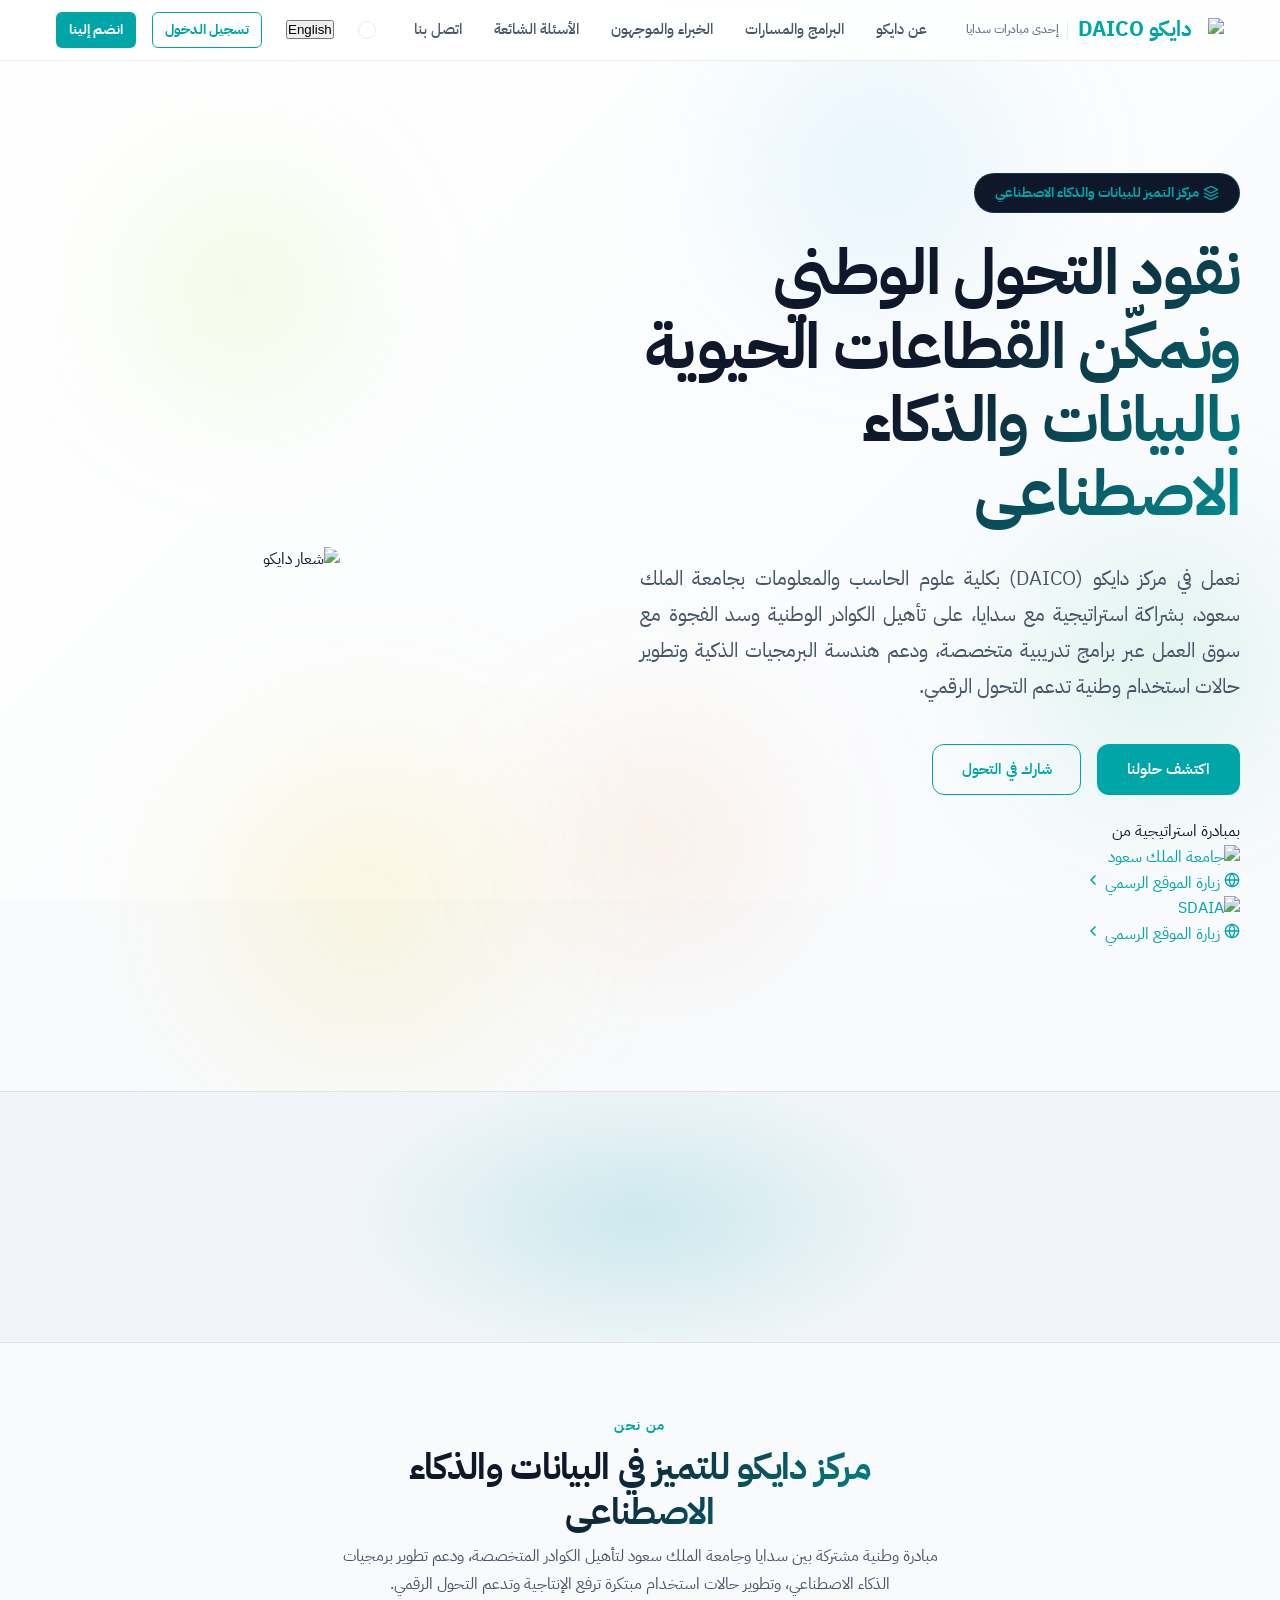
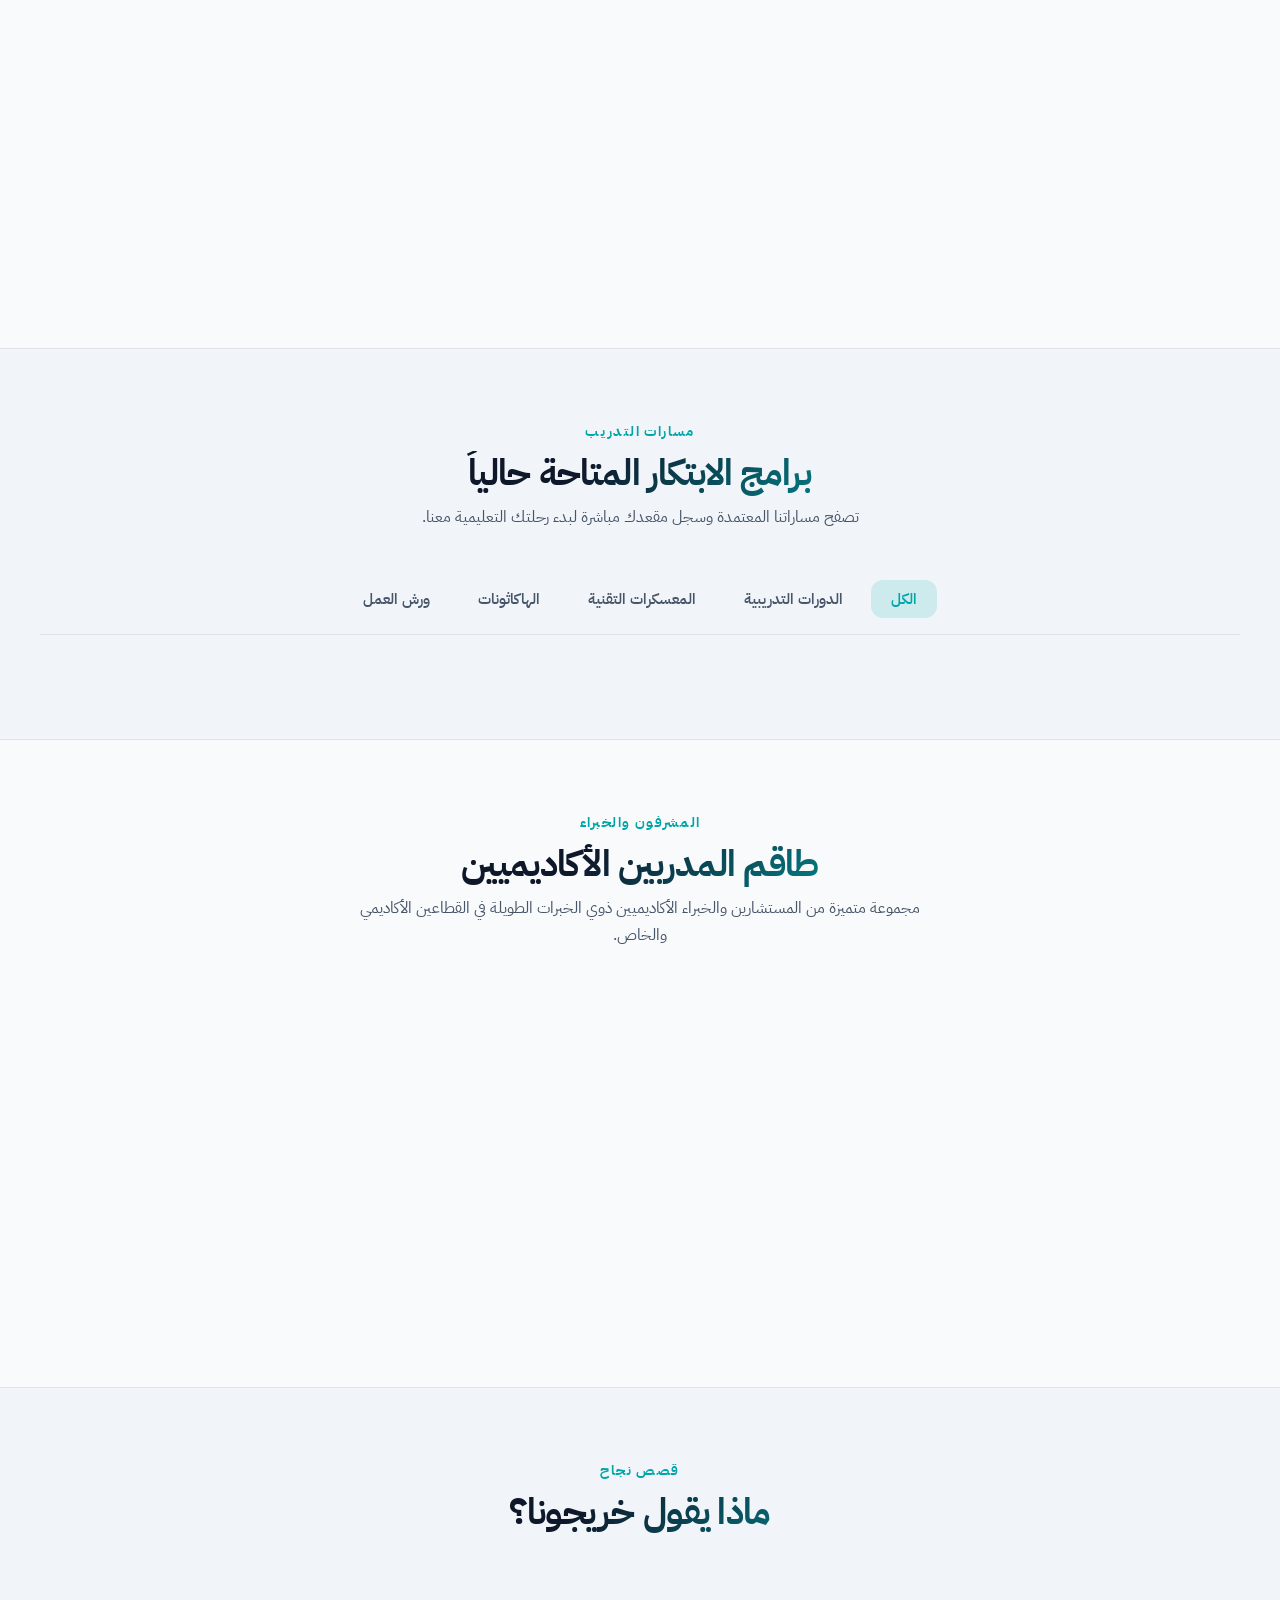
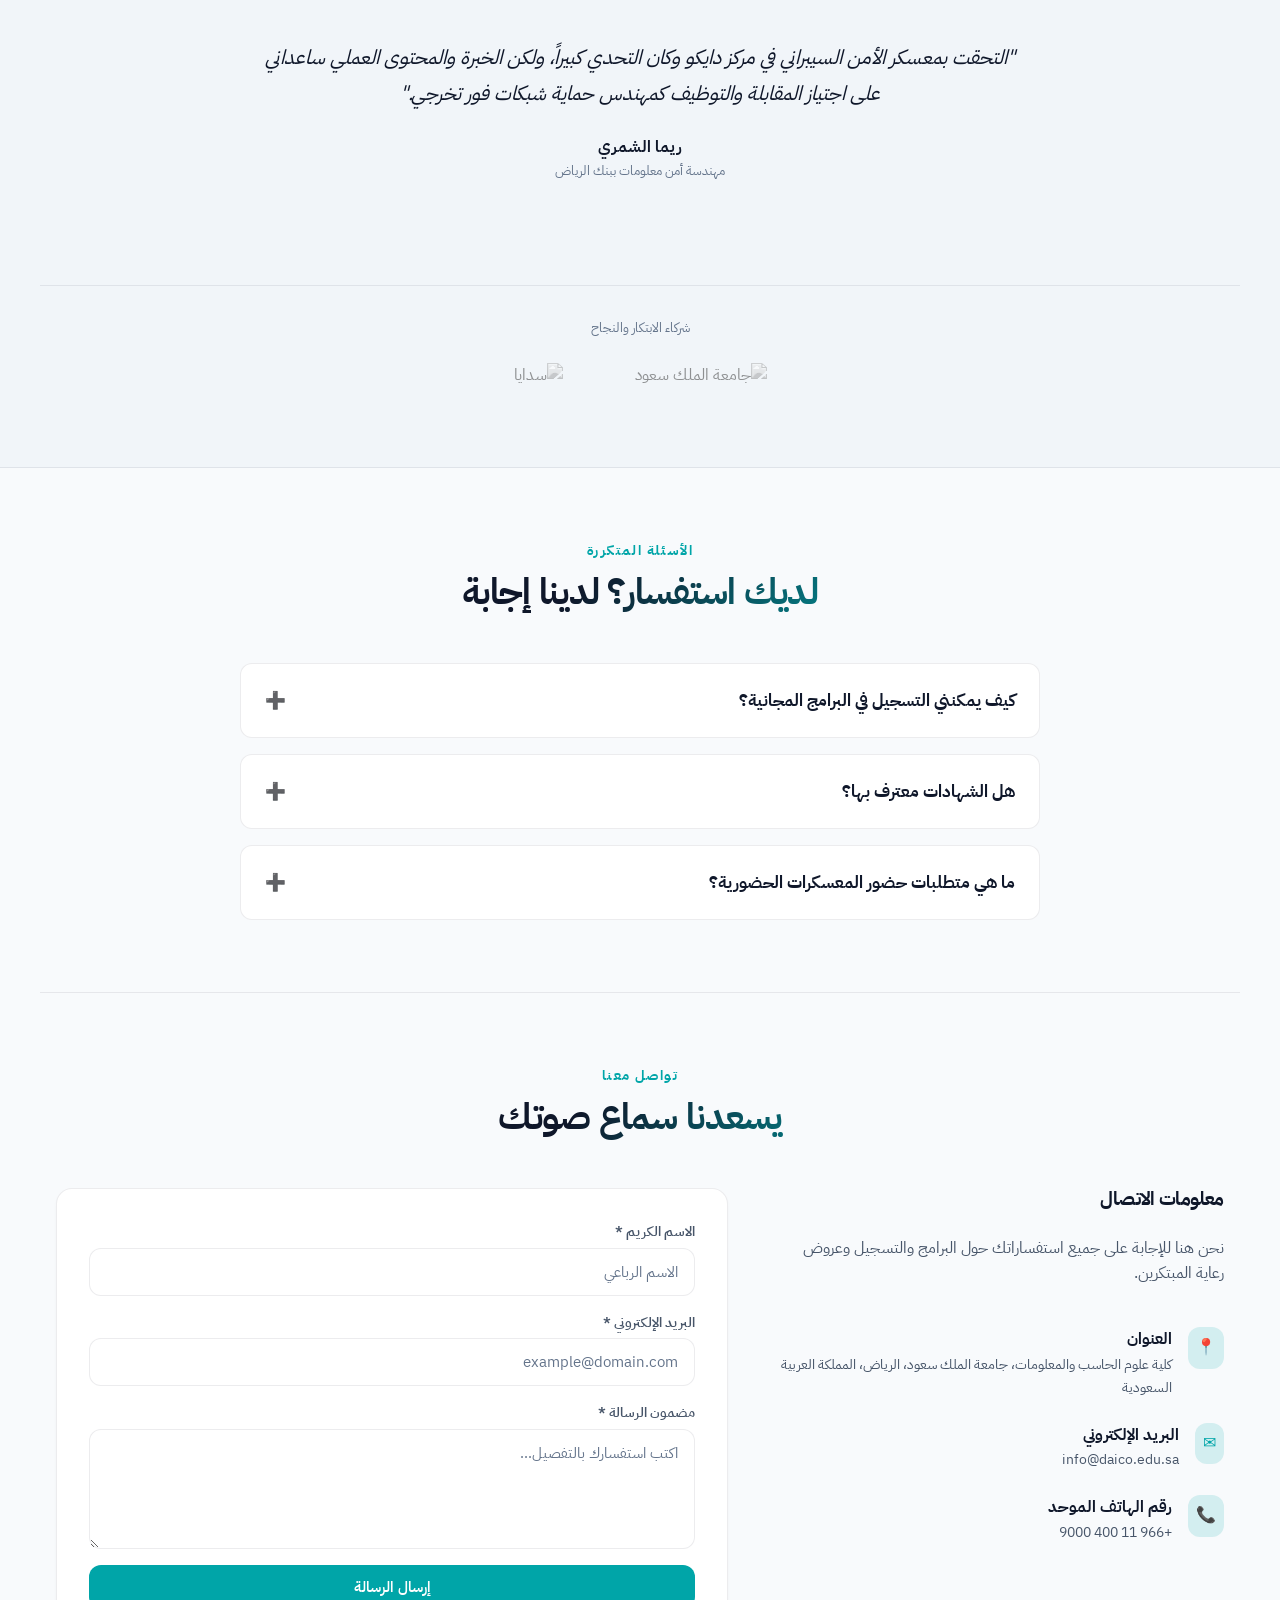
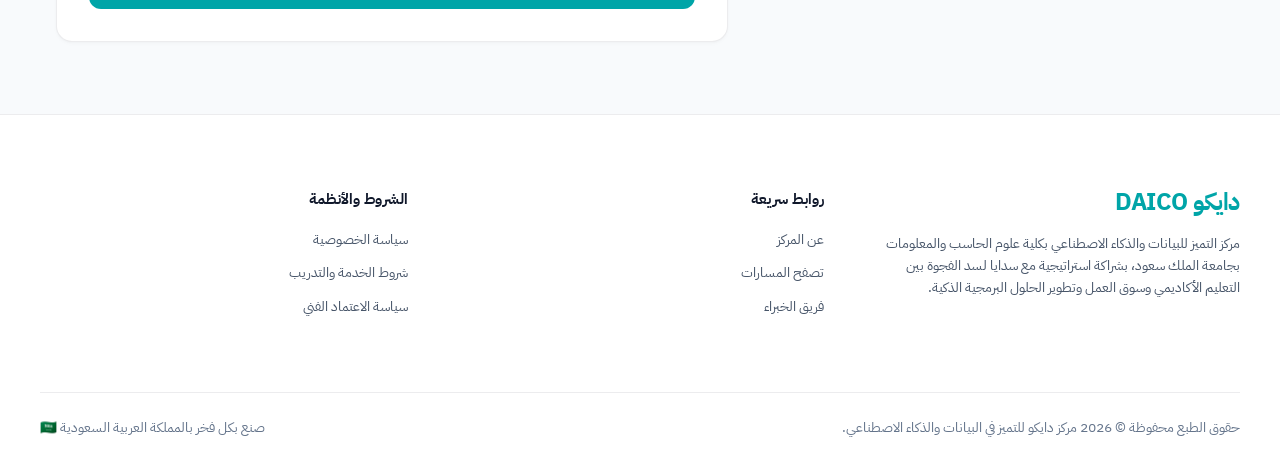
==== commit ef3a68cb: "style: configure explicit browser tab favicon link, resolve english brand title text duplication, an" ====
--- a/index.html
+++ b/index.html
@@ -3,8 +3,9 @@
 <head>
   <meta charset="UTF-8">
   <meta name="viewport" content="width=device-width, initial-scale=1.0">
-  <title>منصة دايكو للتعليم والابتكار | DAICO</title>
-  <meta name="description" content="منصة دايكو للتدريب المهني والابتكار الرقمي - معسكرات تقنية متقدمة، هاكاثونات، وورش عمل تخصصية في علوم البيانات، الأمن السيبراني وتطوير البرمجيات.">
+  <title data-i18n="head_title"></title>
+  <meta name="description" data-i18n-content="head_desc" content="">
+  <link rel="icon" type="image/png" href="images/daico-logo.png">
   
   <!-- CSS Stylesheets -->
   <link rel="stylesheet" href="css/variables.css">
@@ -18,57 +19,19 @@
     <div class="nav-container">
       <div class="logo-container" style="display: flex; align-items: center; gap: var(--space-sm);">
         <div style="display: flex; align-items: center; gap: 8px;">
-          <svg xmlns="http://www.w3.org/2000/svg" viewBox="0 0 200 220" width="32" height="32" class="daico-logo">
-            <defs>
-              <linearGradient id="grad-top-left" x1="0%" y1="0%" x2="100%" y2="100%">
-                <stop offset="0%" stop-color="#5ec2f6" />
-                <stop offset="100%" stop-color="#2a86c7" />
-              </linearGradient>
-              <linearGradient id="grad-top-right" x1="0%" y1="0%" x2="100%" y2="100%">
-                <stop offset="0%" stop-color="#3ba8e8" />
-                <stop offset="100%" stop-color="#1e6091" />
-              </linearGradient>
-              <linearGradient id="grad-right" x1="0%" y1="0%" x2="100%" y2="100%">
-                <stop offset="0%" stop-color="#a3e635" />
-                <stop offset="100%" stop-color="#65a30d" />
-              </linearGradient>
-              <linearGradient id="grad-bottom-right" x1="0%" y1="0%" x2="100%" y2="100%">
-                <stop offset="0%" stop-color="#10b981" />
-                <stop offset="100%" stop-color="#047857" />
-              </linearGradient>
-              <linearGradient id="grad-bottom-left" x1="0%" y1="0%" x2="100%" y2="100%">
-                <stop offset="0%" stop-color="#f97316" />
-                <stop offset="100%" stop-color="#b91c1c" />
-              </linearGradient>
-              <linearGradient id="grad-left" x1="0%" y1="0%" x2="100%" y2="100%">
-                <stop offset="0%" stop-color="#facc15" />
-                <stop offset="100%" stop-color="#ea580c" />
-              </linearGradient>
-              <linearGradient id="grad-u-shape" x1="0%" y1="0%" x2="0%" y2="100%">
-                <stop offset="0%" stop-color="#0ea5e9" />
-                <stop offset="100%" stop-color="#0284c7" />
-              </linearGradient>
-            </defs>
-            <path d="M 48,108 L 100,138 L 152,108 L 152,150 A 52,52 0 0,1 48,150 Z" fill="url(#grad-u-shape)" />
-            <path d="M 100,10 L 48,40 L 90,53 Z" fill="url(#grad-top-left)" />
-            <path d="M 100,10 L 110,53 L 152,40 Z" fill="url(#grad-top-right)" />
-            <path d="M 152,40 L 120,70 L 152,100 Z" fill="url(#grad-right)" />
-            <path d="M 152,100 L 110,87 L 100,130 Z" fill="url(#grad-bottom-right)" />
-            <path d="M 100,130 L 90,87 L 48,100 Z" fill="url(#grad-bottom-left)" />
-            <path d="M 48,100 L 80,70 L 48,40 Z" fill="url(#grad-left)" />
-          </svg>
-          <span style="font-weight: 800; font-size: 1.3rem;">دايكو <span style="font-weight:300; font-size:1.1rem">DAICO</span></span>
-        </div>
-        <span class="sdaia-badge" style="border-right: 1px solid var(--border-color); padding-right: var(--space-sm); margin-right: 2px; font-size: 0.75rem; color: var(--text-muted); font-weight: 500; white-space: nowrap;">إحدى مبادرات سدايا</span>
+          <img src="images/daico-logo.png" alt="شعار دايكو" class="daico-logo" width="24" height="24" style="border-radius: 4px; object-fit: cover;">
+          <span style="font-weight: 800; font-size: 1.3rem;" data-i18n="brand_title">دايكو <strong>DAICO</strong></span>
+        </div>
+        <span class="sdaia-badge" data-i18n="brand_badge" style="border-right: 1px solid var(--border-color); padding-right: var(--space-sm); margin-right: 2px; font-size: 0.75rem; color: var(--text-muted); font-weight: 500; white-space: nowrap;"></span>
       </div>
       
       <nav>
         <ul class="nav-menu" id="nav-menu">
-          <li><a href="#about" class="nav-link">عن دايكو</a></li>
-          <li><a href="#programs" class="nav-link">البرامج والمسارات</a></li>
-          <li><a href="#trainers" class="nav-link">الخبراء والموجهون</a></li>
-          <li><a href="#faqs" class="nav-link">الأسئلة الشائعة</a></li>
-          <li><a href="#contact" class="nav-link">اتصل بنا</a></li>
+          <li><a href="#about" class="nav-link" data-i18n="nav_about"></a></li>
+          <li><a href="#programs" class="nav-link" data-i18n="nav_programs"></a></li>
+          <li><a href="#trainers" class="nav-link" data-i18n="nav_trainers"></a></li>
+          <li><a href="#faqs" class="nav-link" data-i18n="nav_faqs"></a></li>
+          <li><a href="#contact" class="nav-link" data-i18n="nav_contact"></a></li>
         </ul>
       </nav>
 
@@ -78,8 +41,8 @@
           <!-- Icon injected dynamically -->
         </button>
 
-        <a href="auth/login.html" class="btn btn-ghost btn-sm" style="font-weight:700">تسجيل الدخول</a>
-        <a href="auth/register.html" class="btn btn-primary btn-sm" style="font-weight:700">انضم إلينا</a>
+        <a href="auth/login.html" class="btn btn-ghost btn-sm" style="font-weight:700" data-i18n="btn_login"></a>
+        <a href="auth/register.html" class="btn btn-primary btn-sm" style="font-weight:700" data-i18n="btn_register"></a>
 
         <button id="mobile-menu-btn" class="mobile-menu-btn" aria-label="القائمة">
           <svg xmlns="http://www.w3.org/2000/svg" width="24" height="24" viewBox="0 0 24 24" fill="none" stroke="currentColor" stroke-width="2" stroke-linecap="round" stroke-linejoin="round"><line x1="3" y1="12" x2="21" y2="12"></line><line x1="3" y1="6" x2="21" y2="6"></line><line x1="3" y1="18" x2="21" y2="18"></line></svg>
@@ -100,64 +63,49 @@
       <div class="hero-text-content">
         <div class="hero-badge">
           <svg xmlns="http://www.w3.org/2000/svg" width="16" height="16" viewBox="0 0 24 24" fill="none" stroke="currentColor" stroke-width="2" stroke-linecap="round" stroke-linejoin="round"><polygon points="12 2 2 7 12 12 22 7 12 2"></polygon><polyline points="2 17 12 22 22 17"></polyline><polyline points="2 12 12 17 22 12"></polyline></svg>
-          <span>المنصة الأولى للابتكار الرقمي بالمملكة</span>
-        </div>
-        <h1 class="hero-title">اصنع مستقبل التقنية معنا في منصة دايكو</h1>
-        <p class="hero-desc">
-          نوفر لك أفضل المعسكرات المتقدمة، ورش العمل التفاعلية والهاكاثونات المبتكرة في مجالات هندسة البرمجيات، الأمن السيبراني والذكاء الاصطناعي بقيادة نخبة من الخبراء التقنيين.
-        </p>
+          <span data-i18n="hero_badge"></span>
+        </div>
+        <h1 class="hero-title" data-i18n="hero_title"></h1>
+        <p class="hero-desc" data-i18n="hero_desc"></p>
         <div class="hero-cta">
-          <a href="#programs" class="btn btn-primary" style="padding: 0.8rem 1.8rem">استعرض مساراتك</a>
-          <a href="#about" class="btn btn-ghost" style="padding: 0.8rem 1.8rem">من نحن؟</a>
+          <a href="#programs" class="btn btn-primary" style="padding: 0.8rem 1.8rem" data-i18n="btn_discover"></a>
+          <a href="auth/register.html" class="btn btn-ghost" style="padding: 0.8rem 1.8rem" data-i18n="btn_participate"></a>
+        </div>
+        
+        <!-- Founding Partners / Strategic Initiative -->
+        <div class="hero-partners">
+          <div class="partners-divider">
+            <span data-i18n="partners_title"></span>
+          </div>
+          <div class="partners-logos">
+            <a href="https://ksu.edu.sa/" target="_blank" rel="noopener noreferrer" class="partner-card" title="جامعة الملك سعود | King Saud University">
+              <div class="partner-logo-container">
+                <img src="images/ksu-logo.png" alt="جامعة الملك سعود" class="partner-logo-img">
+              </div>
+              <div class="partner-card-action">
+                <svg class="icon-globe" xmlns="http://www.w3.org/2000/svg" width="16" height="16" viewBox="0 0 24 24" fill="none" stroke="currentColor" stroke-width="2" stroke-linecap="round" stroke-linejoin="round"><circle cx="12" cy="12" r="10"/><path d="M12 2a14.5 14.5 0 0 0 0 20 14.5 14.5 0 0 0 0-20"/><path d="M2 12h20"/></svg>
+                <span data-i18n="visit_site"></span>
+                <svg class="icon-chevron" xmlns="http://www.w3.org/2000/svg" width="16" height="16" viewBox="0 0 24 24" fill="none" stroke="currentColor" stroke-width="2.5" stroke-linecap="round" stroke-linejoin="round"><path d="m15 18-6-6 6-6"/></svg>
+              </div>
+            </a>
+            
+            <a href="https://sdaia.gov.sa/" target="_blank" rel="noopener noreferrer" class="partner-card" title="الهيئة السعودية للبيانات والذكاء الاصطناعي | سدايا">
+              <div class="partner-logo-container">
+                <img src="images/sdaia-logo.png" alt="SDAIA" class="partner-logo-img sdaia-logo-img">
+              </div>
+              <div class="partner-card-action">
+                <svg class="icon-globe" xmlns="http://www.w3.org/2000/svg" width="16" height="16" viewBox="0 0 24 24" fill="none" stroke="currentColor" stroke-width="2" stroke-linecap="round" stroke-linejoin="round"><circle cx="12" cy="12" r="10"/><path d="M12 2a14.5 14.5 0 0 0 0 20 14.5 14.5 0 0 0 0-20"/><path d="M2 12h20"/></svg>
+                <span data-i18n="visit_site"></span>
+                <svg class="icon-chevron" xmlns="http://www.w3.org/2000/svg" width="16" height="16" viewBox="0 0 24 24" fill="none" stroke="currentColor" stroke-width="2.5" stroke-linecap="round" stroke-linejoin="round"><path d="m15 18-6-6 6-6"/></svg>
+              </div>
+            </a>
+          </div>
         </div>
       </div>
       
       <div class="hero-visual-content">
-        <div class="tech-illustration-wrapper">
-          <svg class="tech-3d-svg" viewBox="0 0 500 500" width="100%" height="100%">
-            <defs>
-              <radialGradient id="sphere-glow" cx="50%" cy="50%" r="50%">
-                <stop offset="0%" stop-color="var(--primary)" stop-opacity="0.3"/>
-                <stop offset="100%" stop-color="var(--primary)" stop-opacity="0"/>
-              </radialGradient>
-              <linearGradient id="orbit-grad" x1="0%" y1="0%" x2="100%" y2="100%">
-                <stop offset="0%" stop-color="var(--primary)"/>
-                <stop offset="100%" stop-color="var(--facet-sky)"/>
-              </linearGradient>
-            </defs>
-            
-            <circle cx="250" cy="250" r="200" fill="url(#sphere-glow)" class="floating-illustration" />
-            
-            <ellipse cx="250" cy="250" rx="160" ry="60" fill="none" stroke="url(#orbit-grad)" stroke-width="1.5" stroke-dasharray="8, 4" opacity="0.6" transform="rotate(-30 250 250)" />
-            <ellipse cx="250" cy="250" rx="180" ry="75" fill="none" stroke="url(#orbit-grad)" stroke-width="1.5" opacity="0.4" transform="rotate(20 250 250)" />
-            <ellipse cx="250" cy="250" rx="140" ry="50" fill="none" stroke="var(--facet-sky)" stroke-width="2" opacity="0.7" transform="rotate(60 250 250)" />
-            
-            <g class="floating-sphere">
-              <circle cx="250" cy="250" r="80" fill="none" stroke="var(--primary)" stroke-width="2" opacity="0.8" />
-              <circle cx="250" cy="250" r="70" fill="var(--bg-secondary)" stroke="var(--primary)" stroke-width="0.5" opacity="0.2" />
-              <circle cx="250" cy="250" r="40" fill="var(--primary)" opacity="0.15" />
-              <circle cx="250" cy="250" r="20" fill="var(--primary)" opacity="0.4" />
-              <circle cx="250" cy="250" r="8" fill="var(--primary)" />
-            </g>
-            
-            <g class="data-nodes">
-              <circle cx="120" cy="180" r="10" fill="var(--primary)" class="node-glow" />
-              <circle cx="120" cy="180" r="6" fill="#fff" />
-              <line x1="120" y1="180" x2="250" y2="250" stroke="var(--primary)" stroke-width="1" opacity="0.4" />
-              
-              <circle cx="380" cy="210" r="12" fill="var(--facet-sky)" class="node-glow" />
-              <circle cx="380" cy="210" r="7" fill="#fff" />
-              <line x1="380" y1="210" x2="250" y2="250" stroke="var(--facet-sky)" stroke-width="1" opacity="0.4" />
-
-              <circle cx="180" cy="360" r="8" fill="var(--facet-sky)" class="node-glow" />
-              <circle cx="180" cy="360" r="5" fill="#fff" />
-              <line x1="180" y1="360" x2="250" y2="250" stroke="var(--facet-sky)" stroke-width="1" opacity="0.4" />
-
-              <circle cx="320" cy="330" r="14" fill="var(--primary)" class="node-glow" />
-              <circle cx="320" cy="330" r="8" fill="#fff" />
-              <line x1="320" y1="330" x2="250" y2="250" stroke="var(--primary)" stroke-width="1" opacity="0.4" />
-            </g>
-          </svg>
+        <div class="hero-logo-wrapper">
+          <img src="images/daico-logo.png" alt="شعار دايكو" class="hero-daico-logo" style="border-radius: 16px; object-fit: cover;">
         </div>
       </div>
     </div>
@@ -171,28 +119,28 @@
           <svg xmlns="http://www.w3.org/2000/svg" width="24" height="24" viewBox="0 0 24 24" fill="none" stroke="currentColor" stroke-width="2" stroke-linecap="round" stroke-linejoin="round"><path d="M17 21v-2a4 4 0 0 0-4-4H5a4 4 0 0 0-4 4v2"></path><circle cx="9" cy="7" r="4"></circle><path d="M23 21v-2a4 4 0 0 0-3-3.87"></path><path d="M16 3.13a4 4 0 0 1 0 7.75"></path></svg>
         </div>
         <span class="stat-number" id="stat-students" data-target="12500">0</span>
-        <span class="stat-label">طالب ومبتكر متخرج</span>
+        <span class="stat-label" data-i18n="stat_students"></span>
       </div>
       <div class="stat-item animate-in" style="transition-delay: 0.1s">
         <div class="stat-icon facet-amber">
           <svg xmlns="http://www.w3.org/2000/svg" width="24" height="24" viewBox="0 0 24 24" fill="none" stroke="currentColor" stroke-width="2" stroke-linecap="round" stroke-linejoin="round"><path d="M2 3h6a4 4 0 0 1 4 4v14a3 3 0 0 0-3-3H2z"></path><path d="M22 3h-6a4 4 0 0 0-4 4v14a3 3 0 0 1 3-3h7z"></path></svg>
         </div>
         <span class="stat-number" id="stat-courses" data-target="140">0</span>
-        <span class="stat-label">برنامج تدريبي وورشة عمل</span>
+        <span class="stat-label" data-i18n="stat_courses"></span>
       </div>
       <div class="stat-item animate-in" style="transition-delay: 0.2s">
         <div class="stat-icon facet-lime">
           <svg xmlns="http://www.w3.org/2000/svg" width="24" height="24" viewBox="0 0 24 24" fill="none" stroke="currentColor" stroke-width="2" stroke-linecap="round" stroke-linejoin="round"><path d="M22 10v6M2 10l10-5 10 5-10 5z"></path><path d="M6 12v5c3 3 9 3 12 0v-5"></path></svg>
         </div>
         <span class="stat-number" id="stat-trainers" data-target="25">0</span>
-        <span class="stat-label">مدرب وخبير أكاديمي</span>
+        <span class="stat-label" data-i18n="stat_trainers"></span>
       </div>
       <div class="stat-item animate-in" style="transition-delay: 0.3s">
         <div class="stat-icon facet-emerald">
           <svg xmlns="http://www.w3.org/2000/svg" width="24" height="24" viewBox="0 0 24 24" fill="none" stroke="currentColor" stroke-width="2" stroke-linecap="round" stroke-linejoin="round"><path d="M22 11.08V12a10 10 0 1 1-5.93-9.14"></path><polyline points="22 4 12 14.01 9 11.01"></polyline></svg>
         </div>
         <span class="stat-number" id="stat-employment" data-target="94">0</span>
-        <span class="stat-label">نسبة التوظيف والالتحاق بسوق العمل</span>
+        <span class="stat-label" data-i18n="stat_employment"></span>
       </div>
     </div>
   </section>
@@ -200,9 +148,9 @@
   <!-- About Section — facet-colored icons (brief §1: accent palette for card icons) -->
   <section id="about" class="section">
     <div class="section-header">
-      <span class="section-subtitle">من نحن</span>
-      <h2 class="section-title">منصة دايكو للتعليم والابتكار</h2>
-      <p class="section-desc">نهدف إلى إثراء المشهد التقني الوطني عبر تأهيل الكوادر وتنمية القدرات الابتكارية للأفراد والمؤسسات.</p>
+      <span class="section-subtitle" data-i18n="about_subtitle"></span>
+      <h2 class="section-title" data-i18n="about_title"></h2>
+      <p class="section-desc" data-i18n="about_desc"></p>
     </div>
     
     <div class="about-grid">
@@ -210,22 +158,22 @@
         <div class="about-card-icon facet-sky">
           <svg xmlns="http://www.w3.org/2000/svg" width="24" height="24" viewBox="0 0 24 24" fill="none" stroke="currentColor" stroke-width="2"><path d="M2 3h6a4 4 0 0 1 4 4v14a3 3 0 0 0-3-3H2z"></path><path d="M22 3h-6a4 4 0 0 0-4 4v14a3 3 0 0 1 3-3h7z"></path></svg>
         </div>
-        <h3>تعليم مهني تفاعلي</h3>
-        <p>مناهج تدريبية مبنية وفقاً لأحدث الممارسات ومعايير سوق العمل الفعلية لضمان تحصيل مهارات حقيقية وعملية.</p>
+        <h3 data-i18n="about_card1_title"></h3>
+        <p data-i18n="about_card1_desc"></p>
       </div>
       <div class="about-card animate-in" style="transition-delay: 0.1s">
         <div class="about-card-icon facet-amber">
           <svg xmlns="http://www.w3.org/2000/svg" width="24" height="24" viewBox="0 0 24 24" fill="none" stroke="currentColor" stroke-width="2"><polygon points="13 2 3 14 12 14 11 22 21 10 12 10 13 2"></polygon></svg>
         </div>
-        <h3>ابتكار ومنافسة</h3>
-        <p>تنظيم هاكاثونات ومسابقات برمجية تثير العصف الذهني وتدعم تكوين فرق قوية لصياغة حلول تخدم رؤية المملكة.</p>
+        <h3 data-i18n="about_card2_title"></h3>
+        <p data-i18n="about_card2_desc"></p>
       </div>
       <div class="about-card animate-in" style="transition-delay: 0.2s">
         <div class="about-card-icon facet-emerald">
           <svg xmlns="http://www.w3.org/2000/svg" width="24" height="24" viewBox="0 0 24 24" fill="none" stroke="currentColor" stroke-width="2"><path d="M22 11.08V12a10 10 0 1 1-5.93-9.14"></path><polyline points="22 4 12 14.01 9 11.01"></polyline></svg>
         </div>
-        <h3>شهادات معتمدة وموثقة</h3>
-        <p>نصدر شهادات حضور وإتمام رقمية مزودة برموز استجابة سريعة (QR) مشفرة وموثقة تتيح للجهات التحقق الفوري.</p>
+        <h3 data-i18n="about_card3_title"></h3>
+        <p data-i18n="about_card3_desc"></p>
       </div>
     </div>
   </section>
@@ -234,18 +182,18 @@
   <section id="programs" class="section" style="background-color: var(--bg-tertiary); border-top: 1px solid var(--border-color); border-bottom: 1px solid var(--border-color); max-width: 100%">
     <div style="max-width:1200px; margin:0 auto">
       <div class="section-header">
-        <span class="section-subtitle">مسارات التدريب</span>
-        <h2 class="section-title">برامج الابتكار المتاحة حالياً</h2>
-        <p class="section-desc">تصفح مساراتنا المعتمدة وسجل مقعدك مباشرة لبدء رحلتك التعليمية معنا.</p>
+        <span class="section-subtitle" data-i18n="programs_subtitle"></span>
+        <h2 class="section-title" data-i18n="programs_title"></h2>
+        <p class="section-desc" data-i18n="programs_desc"></p>
       </div>
 
       <!-- Filters Tabs -->
       <div class="filter-tabs">
-        <button class="filter-tab active" data-type="all">الكل</button>
-        <button class="filter-tab" data-type="course">الدورات التدريبية</button>
-        <button class="filter-tab" data-type="bootcamp">المعسكرات التقنية</button>
-        <button class="filter-tab" data-type="hackathon">الهاكاثونات</button>
-        <button class="filter-tab" data-type="workshop">ورش العمل</button>
+        <button class="filter-tab active" data-type="all" data-i18n="filter_all"></button>
+        <button class="filter-tab" data-type="course" data-i18n="filter_course"></button>
+        <button class="filter-tab" data-type="bootcamp" data-i18n="filter_bootcamp"></button>
+        <button class="filter-tab" data-type="hackathon" data-i18n="filter_hackathon"></button>
+        <button class="filter-tab" data-type="workshop" data-i18n="filter_workshop"></button>
       </div>
 
       <!-- Programs Grid -->
@@ -258,37 +206,37 @@
   <!-- Trainers Section -->
   <section id="trainers" class="section">
     <div class="section-header">
-      <span class="section-subtitle">المشرفون والخبراء</span>
-      <h2 class="section-title">طاقم المدربين الأكاديميين</h2>
-      <p class="section-desc">مجموعة متميزة من المستشارين والخبراء الأكاديميين ذوي الخبرات الطويلة في القطاعين الأكاديمي والخاص.</p>
+      <span class="section-subtitle" data-i18n="trainers_subtitle"></span>
+      <h2 class="section-title" data-i18n="trainers_title"></h2>
+      <p class="section-desc" data-i18n="trainers_desc"></p>
     </div>
 
     <div class="trainers-grid">
       <!-- Trainer Card 1 — facet ring: sky blue (brief §4: colored ring per trainer) -->
       <div class="card trainer-card animate-in">
-        <img class="trainer-photo-large" src="https://images.unsplash.com/photo-1560250097-0b93528c311a?auto=format&fit=crop&q=80&w=120" alt="م. خالد الحربي">
-        <h3 style="font-size:1.15rem; margin-bottom:var(--space-xs)">م. خالد الحربي</h3>
-        <span style="font-size:0.8rem; color:var(--facet-sky-deep); font-weight:700; margin-bottom:var(--space-sm)">Senior Software Architect</span>
-        <p style="font-size:0.85rem; color:var(--text-secondary)">خبرة تزيد عن 12 سنة في بناء وهندسة البرمجيات الكبرى للشركات السحابية.</p>
-        <span style="font-size:0.8rem; color:var(--text-muted); margin-top:var(--space-md)">⭐ 4.9 (142 مراجعة طالَب)</span>
+        <img class="trainer-photo-large" src="https://images.unsplash.com/photo-1560250097-0b93528c311a?auto=format&fit=crop&q=80&w=120" alt="Trainer 1">
+        <h3 style="font-size:1.15rem; margin-bottom:var(--space-xs)" data-i18n="trainer1_name"></h3>
+        <span style="font-size:0.8rem; color:var(--facet-sky-deep); font-weight:700; margin-bottom:var(--space-sm)" data-i18n="trainer1_role"></span>
+        <p style="font-size:0.85rem; color:var(--text-secondary)" data-i18n="trainer1_desc"></p>
+        <span style="font-size:0.8rem; color:var(--text-muted); margin-top:var(--space-md)" data-i18n="trainer1_rating"></span>
       </div>
 
       <!-- Trainer Card 2 — facet ring: amber -->
       <div class="card trainer-card animate-in" style="transition-delay: 0.1s">
-        <img class="trainer-photo-large" src="https://images.unsplash.com/photo-1573496359142-b8d87734a5a2?auto=format&fit=crop&q=80&w=120" alt="د. سارة الشهري">
-        <h3 style="font-size:1.15rem; margin-bottom:var(--space-xs)">د. سارة الشهري</h3>
-        <span style="font-size:0.8rem; color:var(--facet-amber-deep); font-weight:700; margin-bottom:var(--space-sm)">أستاذة الذكاء الاصطناعي</span>
-        <p style="font-size:0.85rem; color:var(--text-secondary)">دكتوراه في تعلم الآلة ومستشارة الذكاء الاصطناعي لعدة قطاعات تنموية وبحثية.</p>
-        <span style="font-size:0.8rem; color:var(--text-muted); margin-top:var(--space-md)">⭐ 4.8 (98 مراجعة طالَب)</span>
+        <img class="trainer-photo-large" src="https://images.unsplash.com/photo-1573496359142-b8d87734a5a2?auto=format&fit=crop&q=80&w=120" alt="Trainer 2">
+        <h3 style="font-size:1.15rem; margin-bottom:var(--space-xs)" data-i18n="trainer2_name"></h3>
+        <span style="font-size:0.8rem; color:var(--facet-amber-deep); font-weight:700; margin-bottom:var(--space-sm)" data-i18n="trainer2_role"></span>
+        <p style="font-size:0.85rem; color:var(--text-secondary)" data-i18n="trainer2_desc"></p>
+        <span style="font-size:0.8rem; color:var(--text-muted); margin-top:var(--space-md)" data-i18n="trainer2_rating"></span>
       </div>
 
       <!-- Trainer Card 3 — facet ring: lime -->
       <div class="card trainer-card animate-in" style="transition-delay: 0.2s">
-        <img class="trainer-photo-large" src="https://images.unsplash.com/photo-1472099645785-5658abf4ff4e?auto=format&fit=crop&q=80&w=120" alt="م. عمر العتيبي">
-        <h3 style="font-size:1.15rem; margin-bottom:var(--space-xs)">م. عمر العتيبي</h3>
-        <span style="font-size:0.8rem; color:var(--facet-lime-deep); font-weight:700; margin-bottom:var(--space-sm)">مستشار الأمن السيبراني</span>
-        <p style="font-size:0.85rem; color:var(--text-secondary)">مختص في اختبار الاختراق الأخلاقي وتأمين الشبكات السحابية للجهات البنكية.</p>
-        <span style="font-size:0.8rem; color:var(--text-muted); margin-top:var(--space-md)">⭐ 4.9 (110 مراجعة طالَب)</span>
+        <img class="trainer-photo-large" src="https://images.unsplash.com/photo-1472099645785-5658abf4ff4e?auto=format&fit=crop&q=80&w=120" alt="Trainer 3">
+        <h3 style="font-size:1.15rem; margin-bottom:var(--space-xs)" data-i18n="trainer3_name"></h3>
+        <span style="font-size:0.8rem; color:var(--facet-lime-deep); font-weight:700; margin-bottom:var(--space-sm)" data-i18n="trainer3_role"></span>
+        <p style="font-size:0.85rem; color:var(--text-secondary)" data-i18n="trainer3_desc"></p>
+        <span style="font-size:0.8rem; color:var(--text-muted); margin-top:var(--space-md)" data-i18n="trainer3_rating"></span>
       </div>
     </div>
   </section>
@@ -297,33 +245,32 @@
   <section class="section" style="background-color: var(--bg-tertiary); border-top: 1px solid var(--border-color); border-bottom: 1px solid var(--border-color); max-width: 100%">
     <div style="max-width:1200px; margin:0 auto">
       <div class="section-header">
-        <span class="section-subtitle">قصص نجاح</span>
-        <h2 class="section-title">ماذا يقول خريجونا؟</h2>
+        <span class="section-subtitle" data-i18n="success_subtitle"></span>
+        <h2 class="section-title" data-i18n="success_title"></h2>
       </div>
 
       <div class="testimonials-container">
         <!-- Testimonial 1 -->
         <div class="testimonial-slide active">
-          <p class="testimonial-quote">"التحقت بمعسكر الأمن السيبراني في منصة دايكو وكان التحدي كبيراً، ولكن الخبرة والمحتوى العملي ساعداني على اجتياز المقابلة والتوظيف كمهندس حماية شبكات فور تخرجي."</p>
-          <strong style="font-size:1rem; color:var(--text-primary)">ريما الشمري</strong>
-          <p style="font-size:0.8rem; color:var(--text-muted)">مهندسة أمن معلومات ببنك الرياض</p>
+          <p class="testimonial-quote" data-i18n="success_q1"></p>
+          <strong style="font-size:1rem; color:var(--text-primary)" data-i18n="success_name1"></strong>
+          <p style="font-size:0.8rem; color:var(--text-muted)" data-i18n="success_role1"></p>
         </div>
 
         <!-- Testimonial 2 -->
         <div class="testimonial-slide">
-          <p class="testimonial-quote">"برنامج مطور الويب المتكامل باستخدام Laravel & Next.js كان نقطة تحول في مسيرتي البرمجية. التطبيقات العملية والربط الحقيقي هما أهم ما يميز هذا الكورس."</p>
-          <strong style="font-size:1rem; color:var(--text-primary)">م. عبد العزيز فهد</strong>
-          <p style="font-size:0.8rem; color:var(--text-muted)">مطور واجهات تفاعلية بشركة صلة</p>
+          <p class="testimonial-quote" data-i18n="success_q2"></p>
+          <strong style="font-size:1rem; color:var(--text-primary)" data-i18n="success_name2"></strong>
+          <p style="font-size:0.8rem; color:var(--text-muted)" data-i18n="success_role2"></p>
         </div>
       </div>
 
       <!-- Partners Scrolling logos -->
       <div style="margin-top:var(--space-2xl); border-top:1px solid var(--border-color); padding-top:var(--space-xl)">
-        <p class="text-center" style="font-size:0.8rem; color:var(--text-muted); margin-bottom:var(--space-lg); text-transform:uppercase">شركاء الابتكار والتوظيف لدينا</p>
+        <p class="text-center" style="font-size:0.8rem; color:var(--text-muted); margin-bottom:var(--space-lg); text-transform:uppercase" data-i18n="partners_scroll_title"></p>
         <div class="partners-grid">
-          <img class="partner-logo" src="https://images.unsplash.com/photo-1618005182384-a83a8bd57fbe?auto=format&fit=crop&q=80&w=100" alt="Logo 1">
-          <img class="partner-logo" src="https://images.unsplash.com/photo-1579783900882-c0d3dad7b119?auto=format&fit=crop&q=80&w=100" alt="Logo 2">
-          <img class="partner-logo" src="https://images.unsplash.com/photo-1618005198143-e5283b519a7f?auto=format&fit=crop&q=80&w=100" alt="Logo 3">
+          <img class="partner-logo" src="images/ksu-logo.png" alt="جامعة الملك سعود">
+          <img class="partner-logo" src="images/sdaia-logo.png" alt="سدايا">
         </div>
       </div>
     </div>
@@ -332,38 +279,38 @@
   <!-- FAQ Section -->
   <section id="faqs" class="section">
     <div class="section-header">
-      <span class="section-subtitle">الأسئلة المتكررة</span>
-      <h2 class="section-title">لديك استفسار؟ لدينا إجابة</h2>
+      <span class="section-subtitle" data-i18n="faq_subtitle"></span>
+      <h2 class="section-title" data-i18n="faq_title"></h2>
     </div>
 
     <div class="faq-container">
       <div class="faq-item">
         <button class="faq-question">
-          <span>كيف يمكنني التسجيل في البرامج المجانية؟</span>
+          <span data-i18n="faq_q1"></span>
           <span>➕</span>
         </button>
         <div class="faq-answer">
-          <p>يمكنك ببساطة إنشاء حساب مجاني في المنصة، والضغط على خيار تفاصيل أي برنامج مجاني، ثم الضغط على "سجل الآن" لحجز مقعدك فوراً طالما تتوفر مقاعد شاغرة.</p>
+          <p data-i18n="faq_a1"></p>
         </div>
       </div>
       
       <div class="faq-item">
         <button class="faq-question">
-          <span>هل الشهادات معترف بها؟</span>
+          <span data-i18n="faq_q2"></span>
           <span>➕</span>
         </button>
         <div class="faq-answer">
-          <p>نعم، جميع الشهادات الصادرة تحمل رمز تحقق فريد (QR Code) مسجل في قواعد بيانات منصة دايكو، مما يمكن إدارات الموارد البشرية والشركات من التحقق من صحتها بمسحة واحدة.</p>
+          <p data-i18n="faq_a2"></p>
         </div>
       </div>
 
       <div class="faq-item">
         <button class="faq-question">
-          <span>ما هي متطلبات حضور المعسكرات الحضورية؟</span>
+          <span data-i18n="faq_q3"></span>
           <span>➕</span>
         </button>
         <div class="faq-answer">
-          <p>المعسكرات الحضورية تقام بمقر الحاضنة بالرياض وتتطلب إحضار حاسب محمول شخصي بمواصفات تقنية مناسبة، واجتياز اختبار المهارات التأسيسي للمسار المحدد.</p>
+          <p data-i18n="faq_a3"></p>
         </div>
       </div>
     </div>
@@ -372,27 +319,27 @@
   <!-- Contact Form Section -->
   <section id="contact" class="section" style="border-top:1px solid var(--border-color)">
     <div class="section-header">
-      <span class="section-subtitle">تواصل معنا</span>
-      <h2 class="section-title">يسعدنا سماع صوتك</h2>
+      <span class="section-subtitle" data-i18n="contact_subtitle"></span>
+      <h2 class="section-title" data-i18n="contact_title"></h2>
     </div>
 
     <div class="contact-grid">
       <div class="contact-info">
-        <h3>معلومات الاتصال</h3>
-        <p style="color:var(--text-secondary); margin-bottom:var(--space-md)">نحن هنا للإجابة على جميع استفساراتك حول البرامج والتسجيل وعروض رعاية المبتكرين.</p>
+        <h3 data-i18n="contact_info"></h3>
+        <p style="color:var(--text-secondary); margin-bottom:var(--space-md)" data-i18n="contact_desc"></p>
         
         <div class="info-item">
           <div class="info-icon">📍</div>
           <div>
-            <strong>العنوان</strong>
-            <p style="font-size:0.9rem; color:var(--text-secondary)">حي المروج، طريق الملك فهد، الرياض، المملكة العربية السعودية</p>
+            <strong data-i18n="contact_addr"></strong>
+            <p style="font-size:0.9rem; color:var(--text-secondary)" data-i18n="contact_addr_val"></p>
           </div>
         </div>
 
         <div class="info-item">
           <div class="info-icon">✉</div>
           <div>
-            <strong>البريد الإلكتروني</strong>
+            <strong data-i18n="contact_email"></strong>
             <p style="font-size:0.9rem; color:var(--text-secondary)">info@daico.edu.sa</p>
           </div>
         </div>
@@ -400,7 +347,7 @@
         <div class="info-item">
           <div class="info-icon">📞</div>
           <div>
-            <strong>رقم الهاتف الموحد</strong>
+            <strong data-i18n="contact_phone"></strong>
             <p style="font-size:0.9rem; color:var(--text-secondary)">+966 11 400 9000</p>
           </div>
         </div>
@@ -410,18 +357,18 @@
         <div id="contact-alert-container"></div>
         <form class="auth-form" id="contact-form">
           <div class="form-group">
-            <label class="form-label" for="contact-name">الاسم الكريم *</label>
-            <input type="text" id="contact-name" class="form-control" placeholder="الاسم الرباعي" required>
+            <label class="form-label" for="contact-name" data-i18n="form_name"></label>
+            <input type="text" id="contact-name" class="form-control" data-i18n-placeholder="contact_name_ph" placeholder="" required>
           </div>
           <div class="form-group">
-            <label class="form-label" for="contact-email">البريد الإلكتروني *</label>
+            <label class="form-label" for="contact-email" data-i18n="form_email"></label>
             <input type="email" id="contact-email" class="form-control" placeholder="example@domain.com" required>
           </div>
           <div class="form-group">
-            <label class="form-label" for="contact-message">مضمون الرسالة *</label>
-            <textarea id="contact-message" class="form-control" style="min-height:120px; resize:vertical" placeholder="اكتب استفسارك بالتفصيل..." required></textarea>
-          </div>
-          <button type="submit" class="btn btn-primary w-full">إرسال الرسالة</button>
+            <label class="form-label" for="contact-message" data-i18n="form_msg"></label>
+            <textarea id="contact-message" class="form-control" style="min-height:120px; resize:vertical" data-i18n-placeholder="contact_msg_ph" placeholder="" required></textarea>
+          </div>
+          <button type="submit" class="btn btn-primary w-full" data-i18n="btn_send"></button>
         </form>
       </div>
     </div>
@@ -432,31 +379,31 @@
     <div class="footer-container">
       <div class="footer-brand">
         <h3 style="color:var(--primary); font-size:1.5rem">دايكو DAICO</h3>
-        <p style="font-size:0.875rem; color:var(--text-secondary)">أكاديمية تدريبية رائدة وحاضنة وطنية للحلول الرقمية وتنمية مهارات الشباب والمبرمجين بالمملكة العربية السعودية.</p>
+        <p style="font-size:0.875rem; color:var(--text-secondary)" data-i18n="footer_desc"></p>
       </div>
       
       <div class="footer-links-column">
-        <span class="footer-links-title">روابط سريعة</span>
+        <span class="footer-links-title" data-i18n="footer_links"></span>
         <ul class="footer-links-list">
-          <li><a href="#about" class="footer-link">عن المنصة</a></li>
-          <li><a href="#programs" class="footer-link">تصفح المسارات</a></li>
-          <li><a href="#trainers" class="footer-link">فريق الخبراء</a></li>
+          <li><a href="#about" class="footer-link" data-i18n="footer_about"></a></li>
+          <li><a href="#programs" class="footer-link" data-i18n="footer_programs"></a></li>
+          <li><a href="#trainers" class="footer-link" data-i18n="footer_team"></a></li>
         </ul>
       </div>
 
       <div class="footer-links-column">
-        <span class="footer-links-title">الشروط والأنظمة</span>
+        <span class="footer-links-title" data-i18n="footer_rules"></span>
         <ul class="footer-links-list">
-          <li><a href="#" class="footer-link">سياسة الخصوصية</a></li>
-          <li><a href="#" class="footer-link">شروط الخدمة والتدريب</a></li>
-          <li><a href="#" class="footer-link">سياسة الاعتماد الفني</a></li>
+          <li><a href="#" class="footer-link" data-i18n="footer_privacy"></a></li>
+          <li><a href="#" class="footer-link" data-i18n="footer_terms"></a></li>
+          <li><a href="#" class="footer-link" data-i18n="footer_cert"></a></li>
         </ul>
       </div>
     </div>
 
     <div class="footer-bottom">
-      <span>حقوق الطبع محفوظة © 2026 منصة دايكو للتعليم والابتكار.</span>
-      <span>صنع بكل فخر بالمملكة العربية السعودية 🇸🇦</span>
+      <span data-i18n="footer_copyright"></span>
+      <span data-i18n="footer_saudi"></span>
     </div>
   </footer>
 
@@ -465,6 +412,7 @@
 
   <!-- Scripts -->
   <script src="js/db.js"></script>
+  <script src="js/i18n.js"></script>
   <script src="js/main.js"></script>
 </body>
 </html>
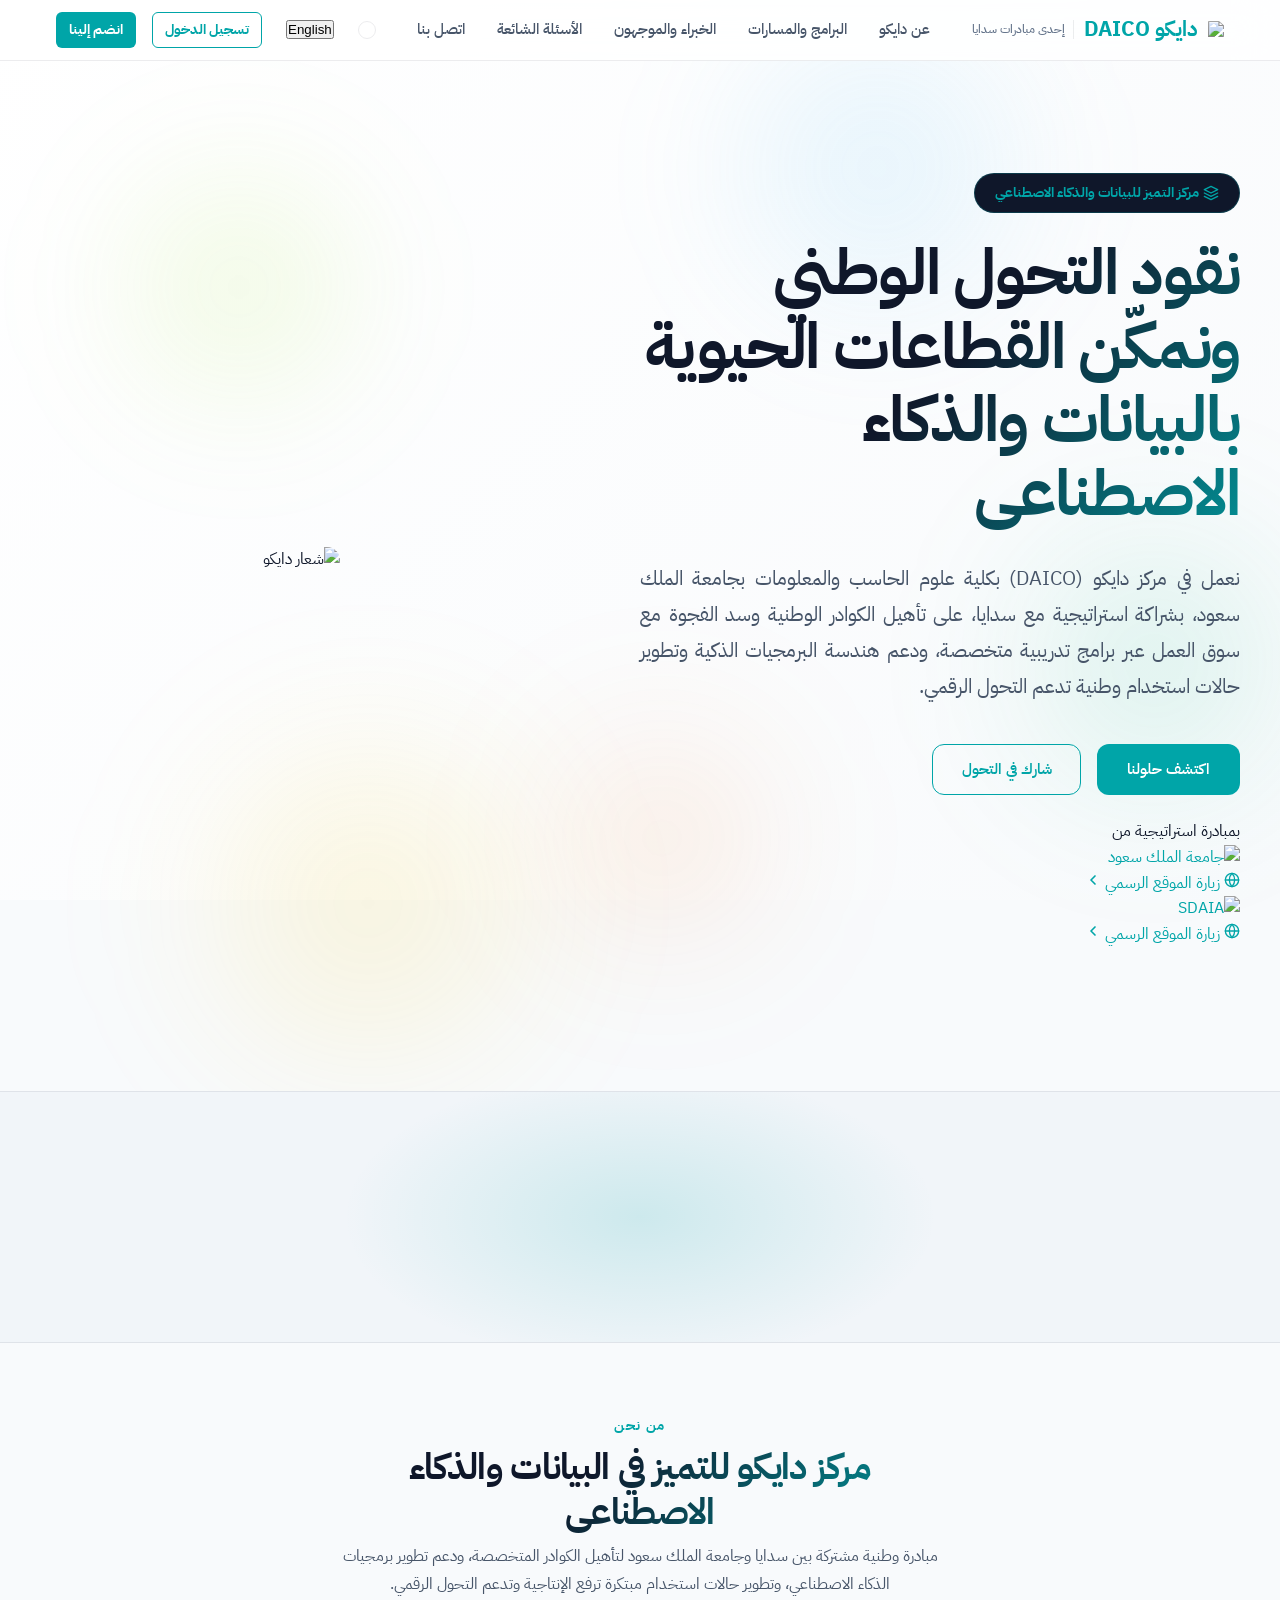
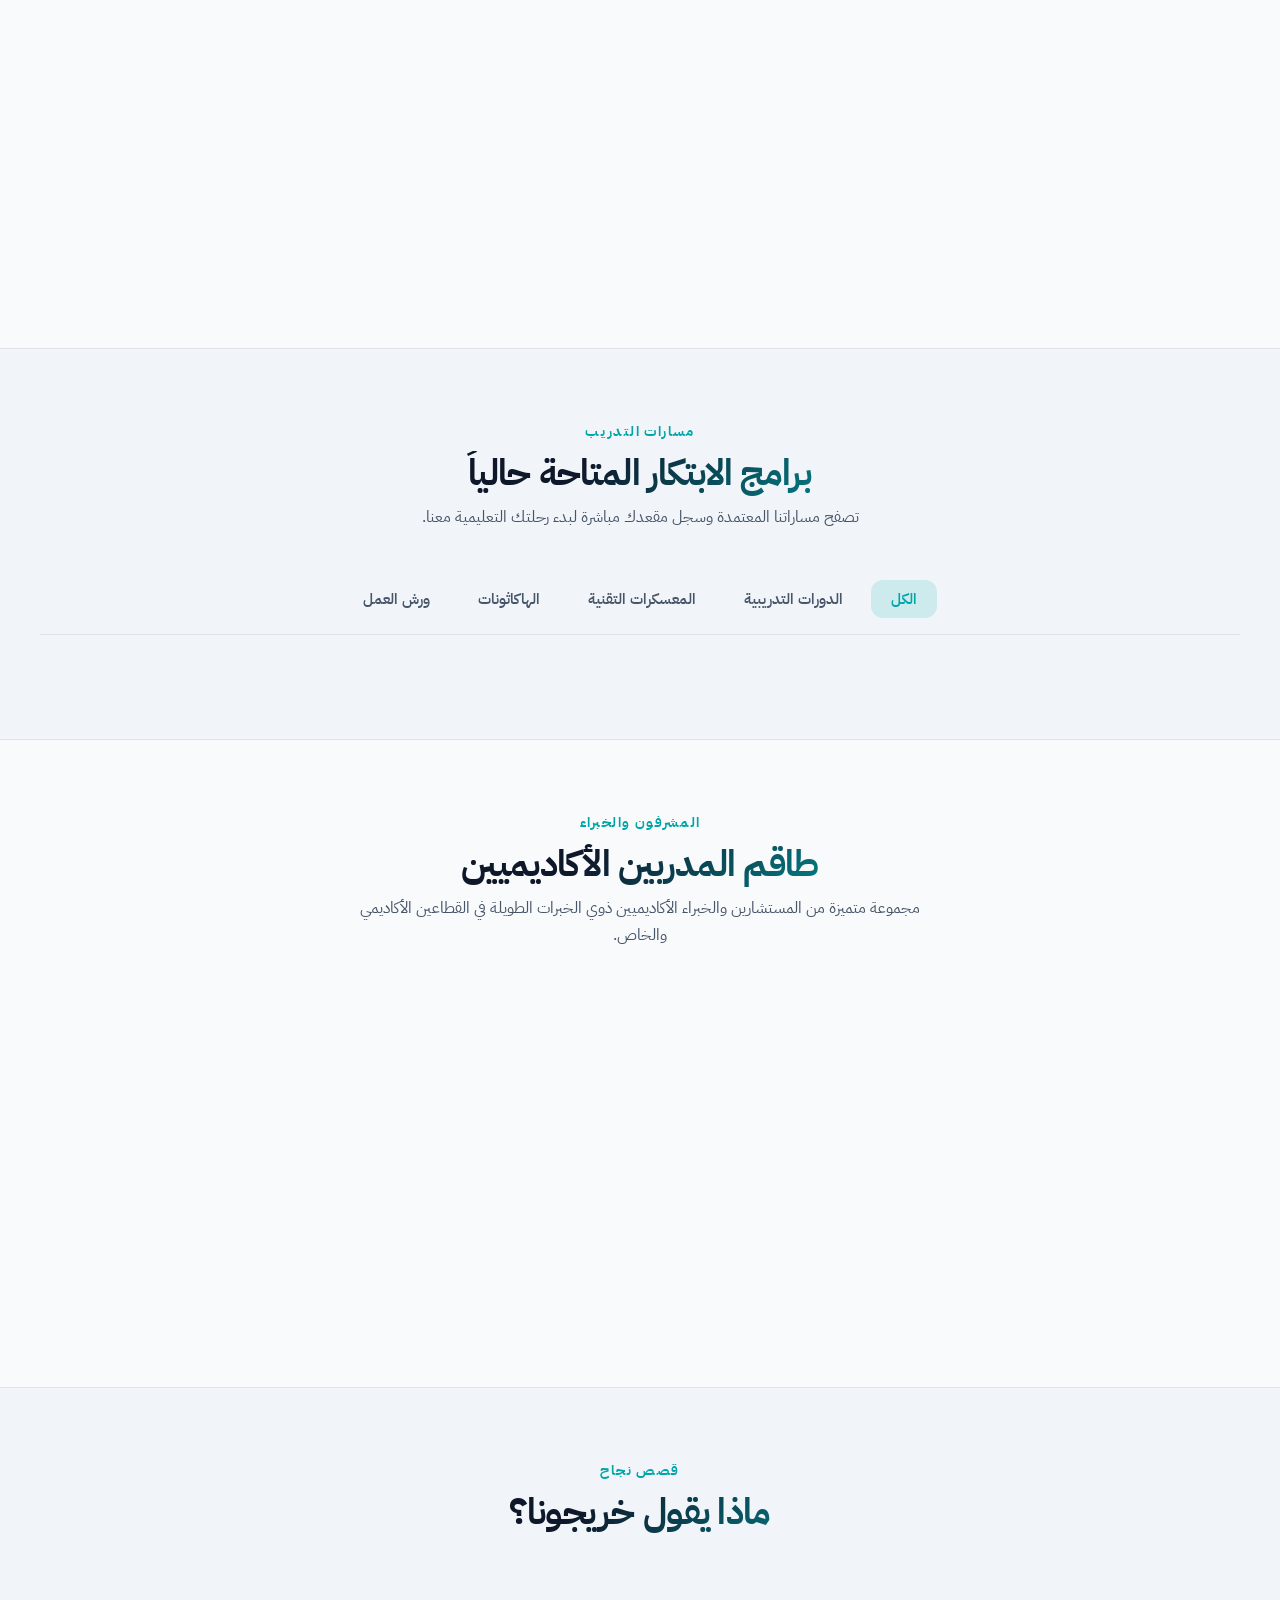
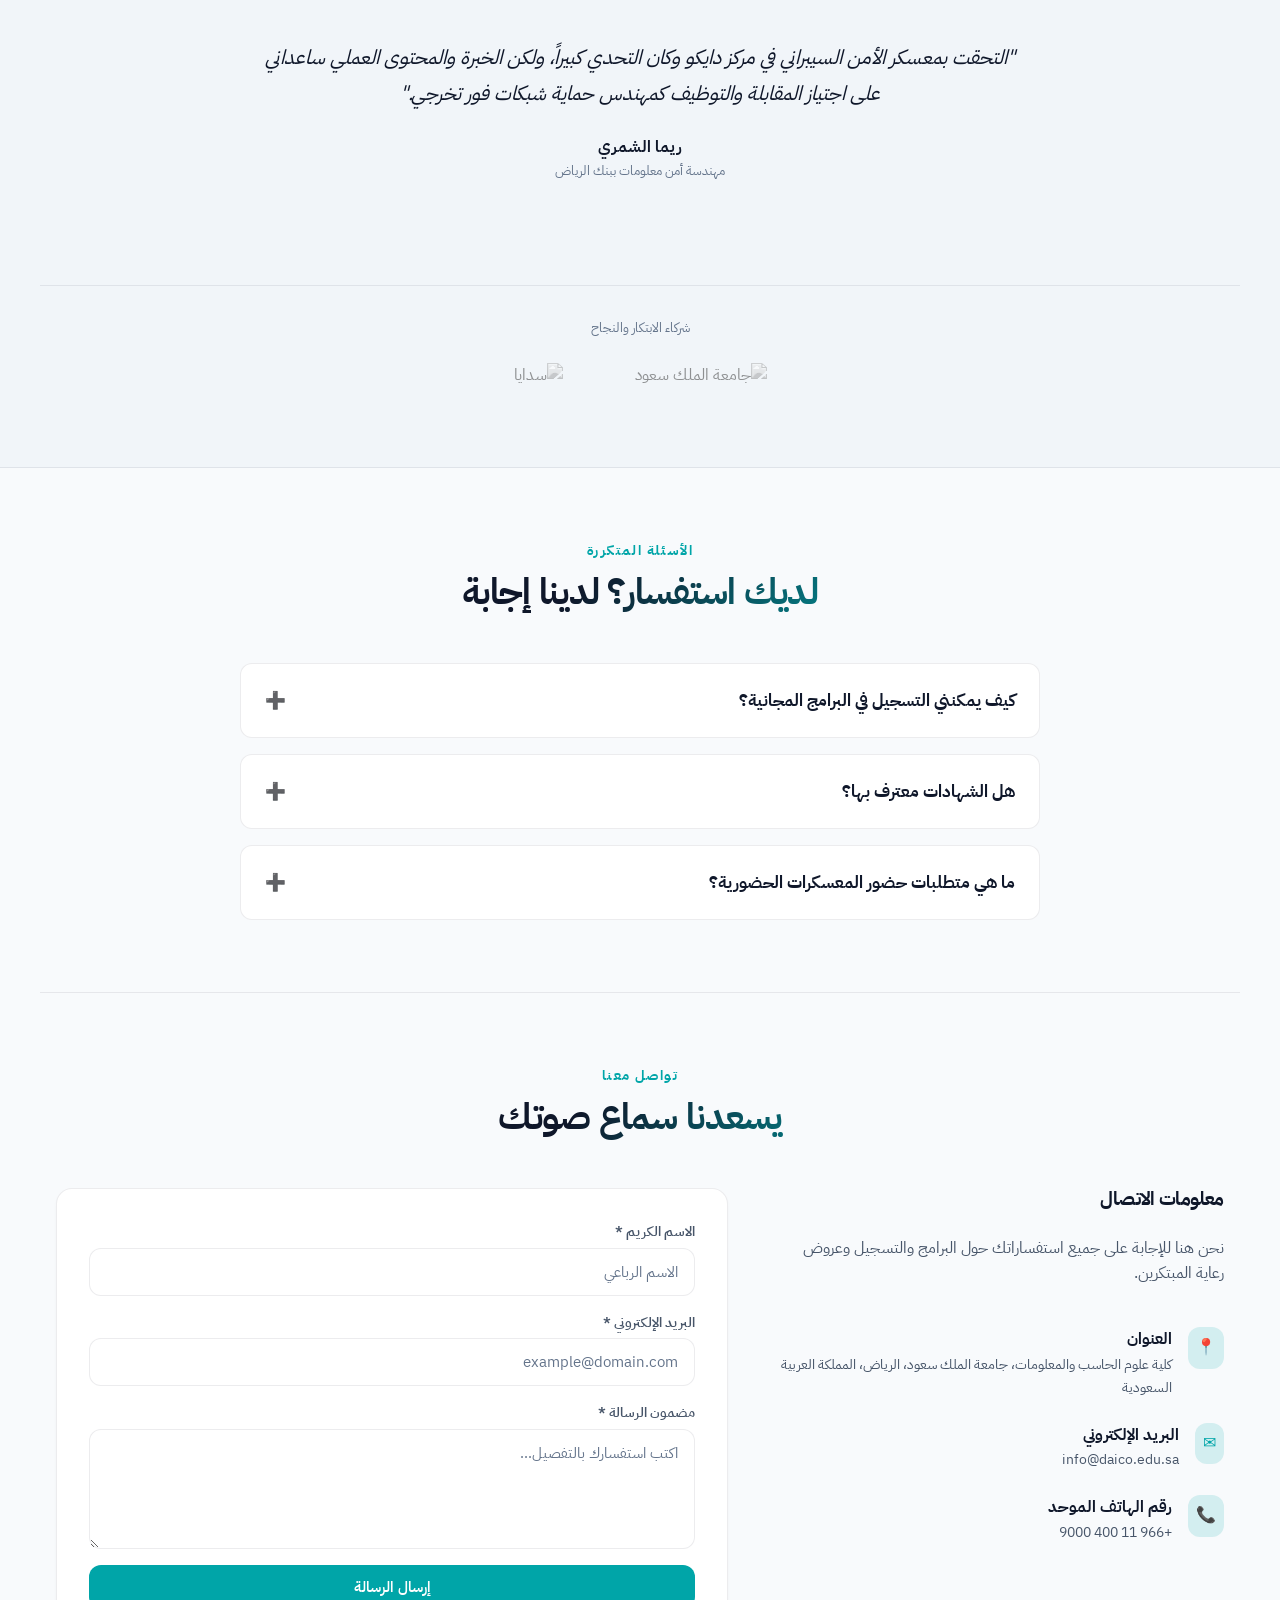
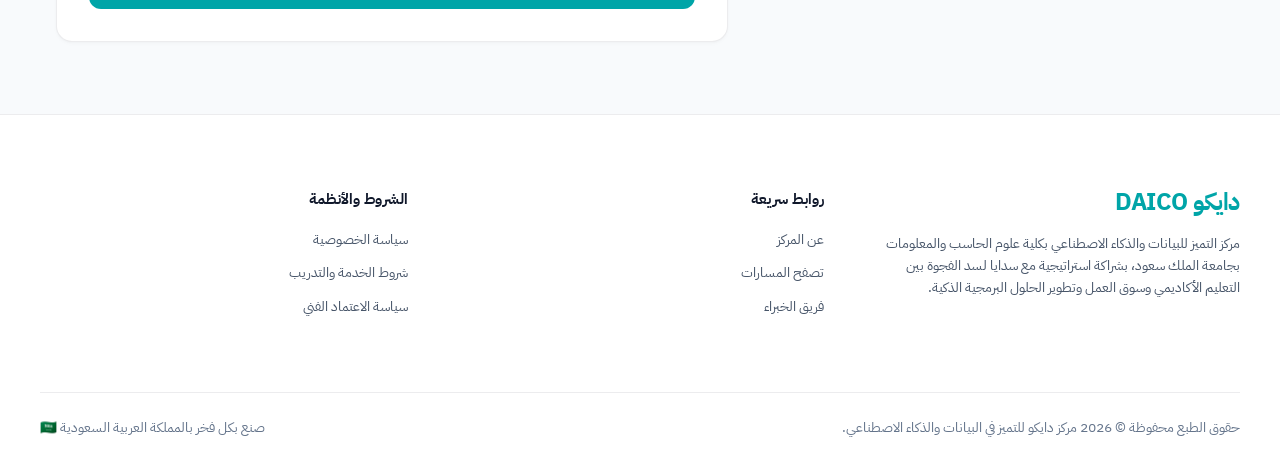
==== commit 85b03b36: "style: optimize logo dimensions across layout headers, sidebars, and authentication page headers" ====
--- a/index.html
+++ b/index.html
@@ -19,7 +19,7 @@
     <div class="nav-container">
       <div class="logo-container" style="display: flex; align-items: center; gap: var(--space-sm);">
         <div style="display: flex; align-items: center; gap: 8px;">
-          <img src="images/daico-logo.png" alt="شعار دايكو" class="daico-logo" width="24" height="24" style="border-radius: 4px; object-fit: cover;">
+          <img src="images/daico-logo.png" alt="شعار دايكو" class="daico-logo" width="18" height="18" style="border-radius: 4px; object-fit: cover;">
           <span style="font-weight: 800; font-size: 1.3rem;" data-i18n="brand_title">دايكو <strong>DAICO</strong></span>
         </div>
         <span class="sdaia-badge" data-i18n="brand_badge" style="border-right: 1px solid var(--border-color); padding-right: var(--space-sm); margin-right: 2px; font-size: 0.75rem; color: var(--text-muted); font-weight: 500; white-space: nowrap;"></span>
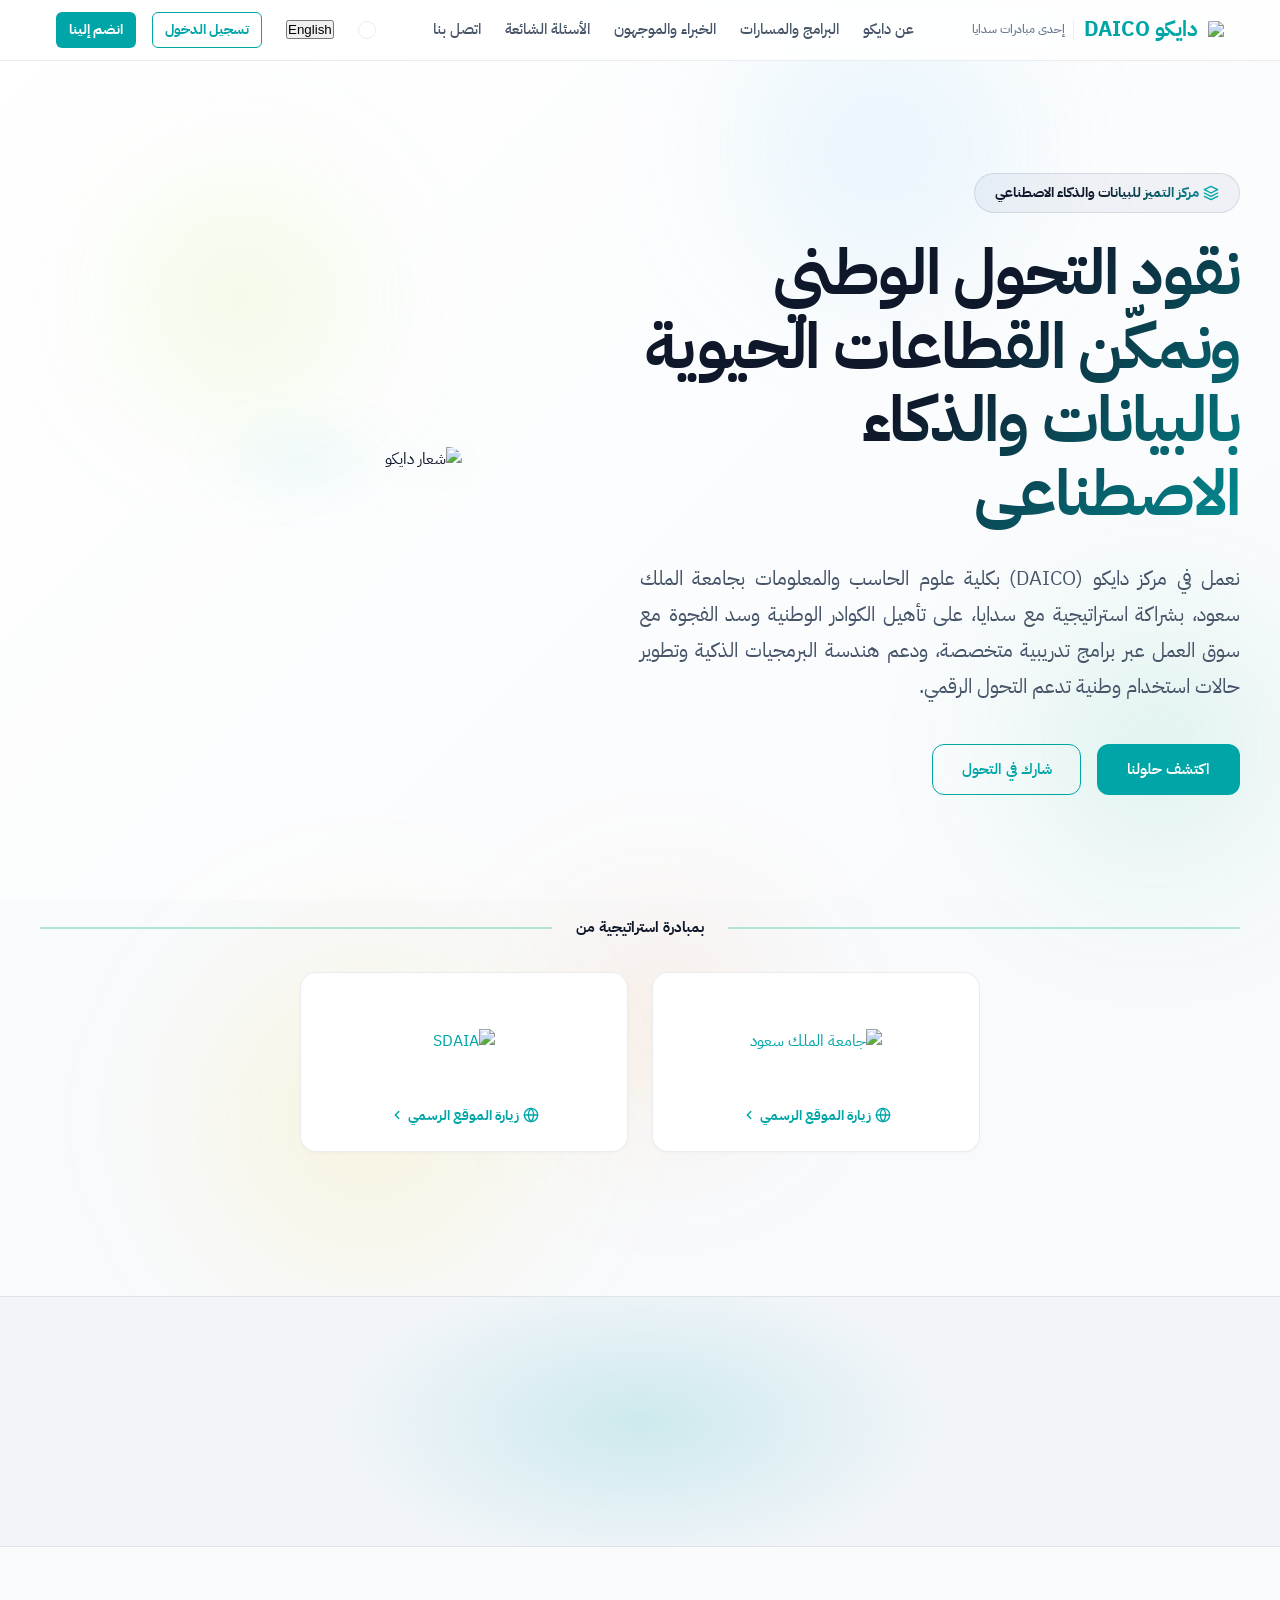
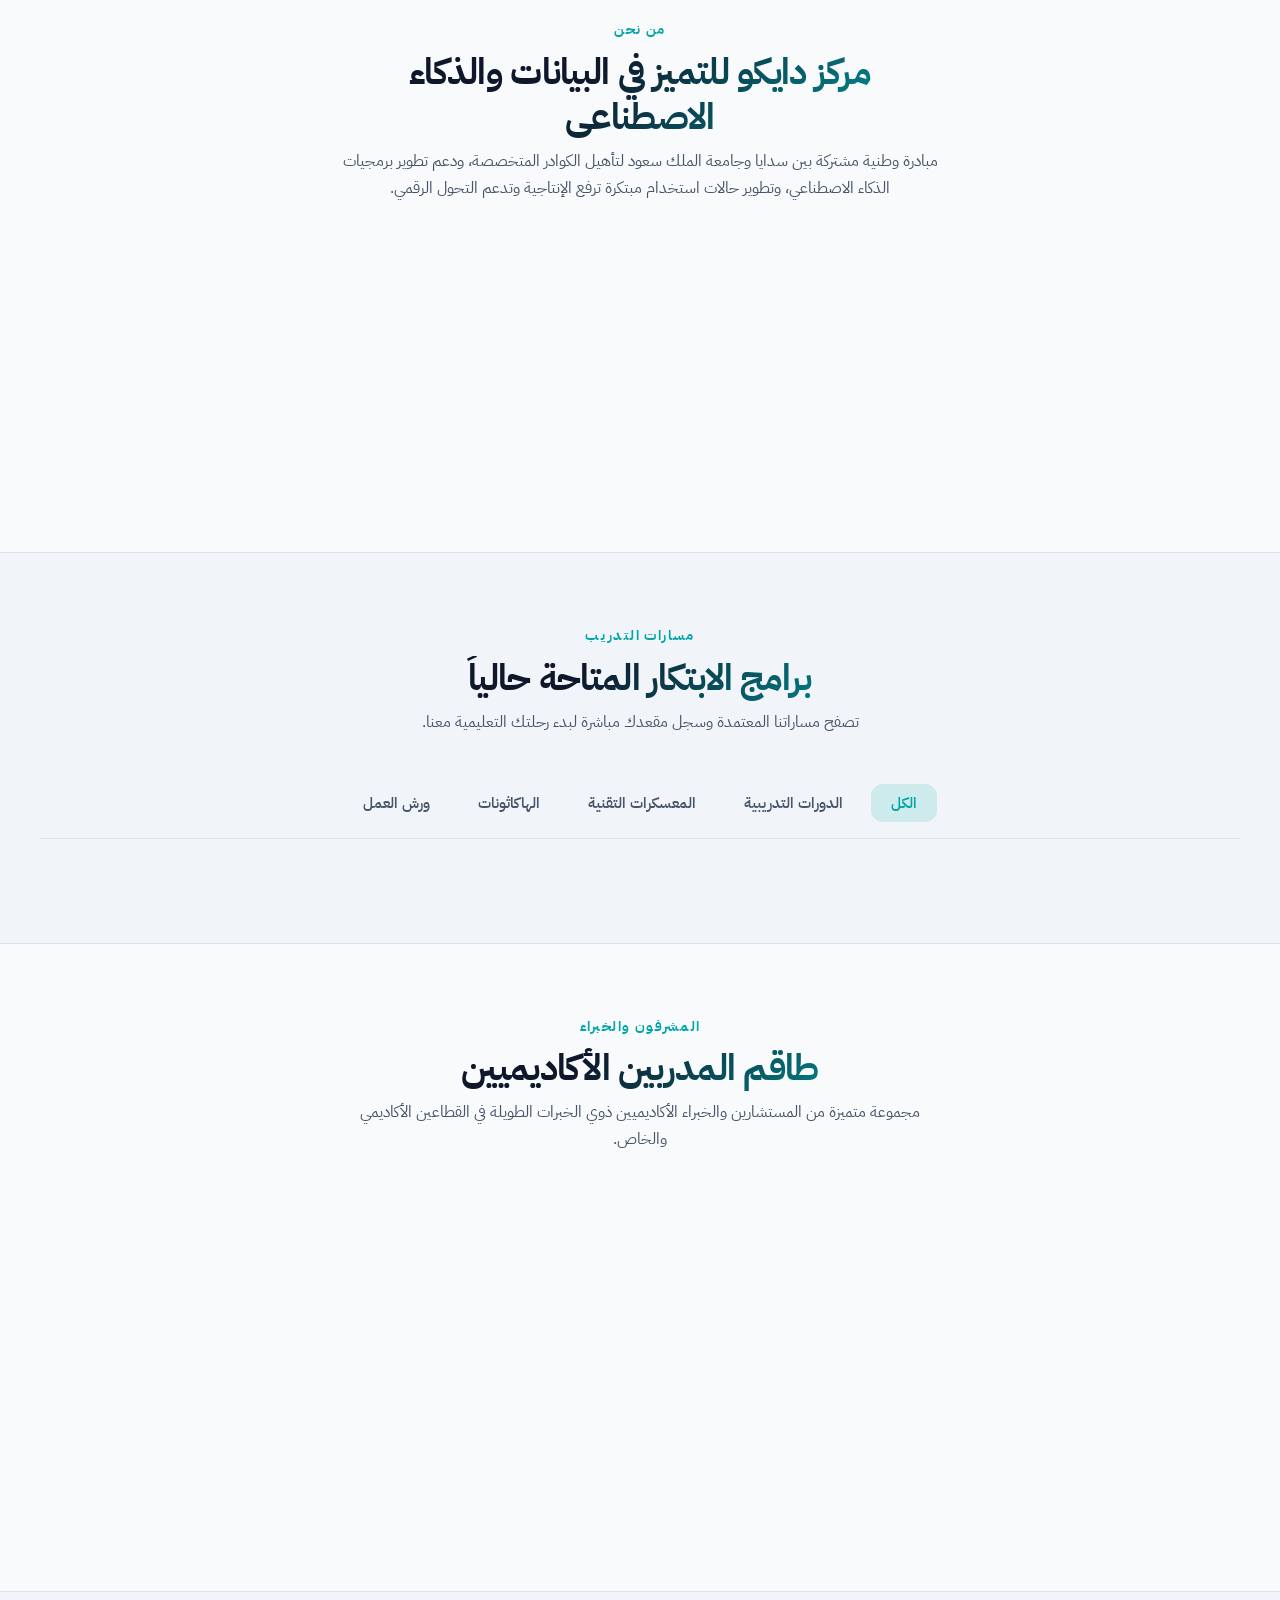
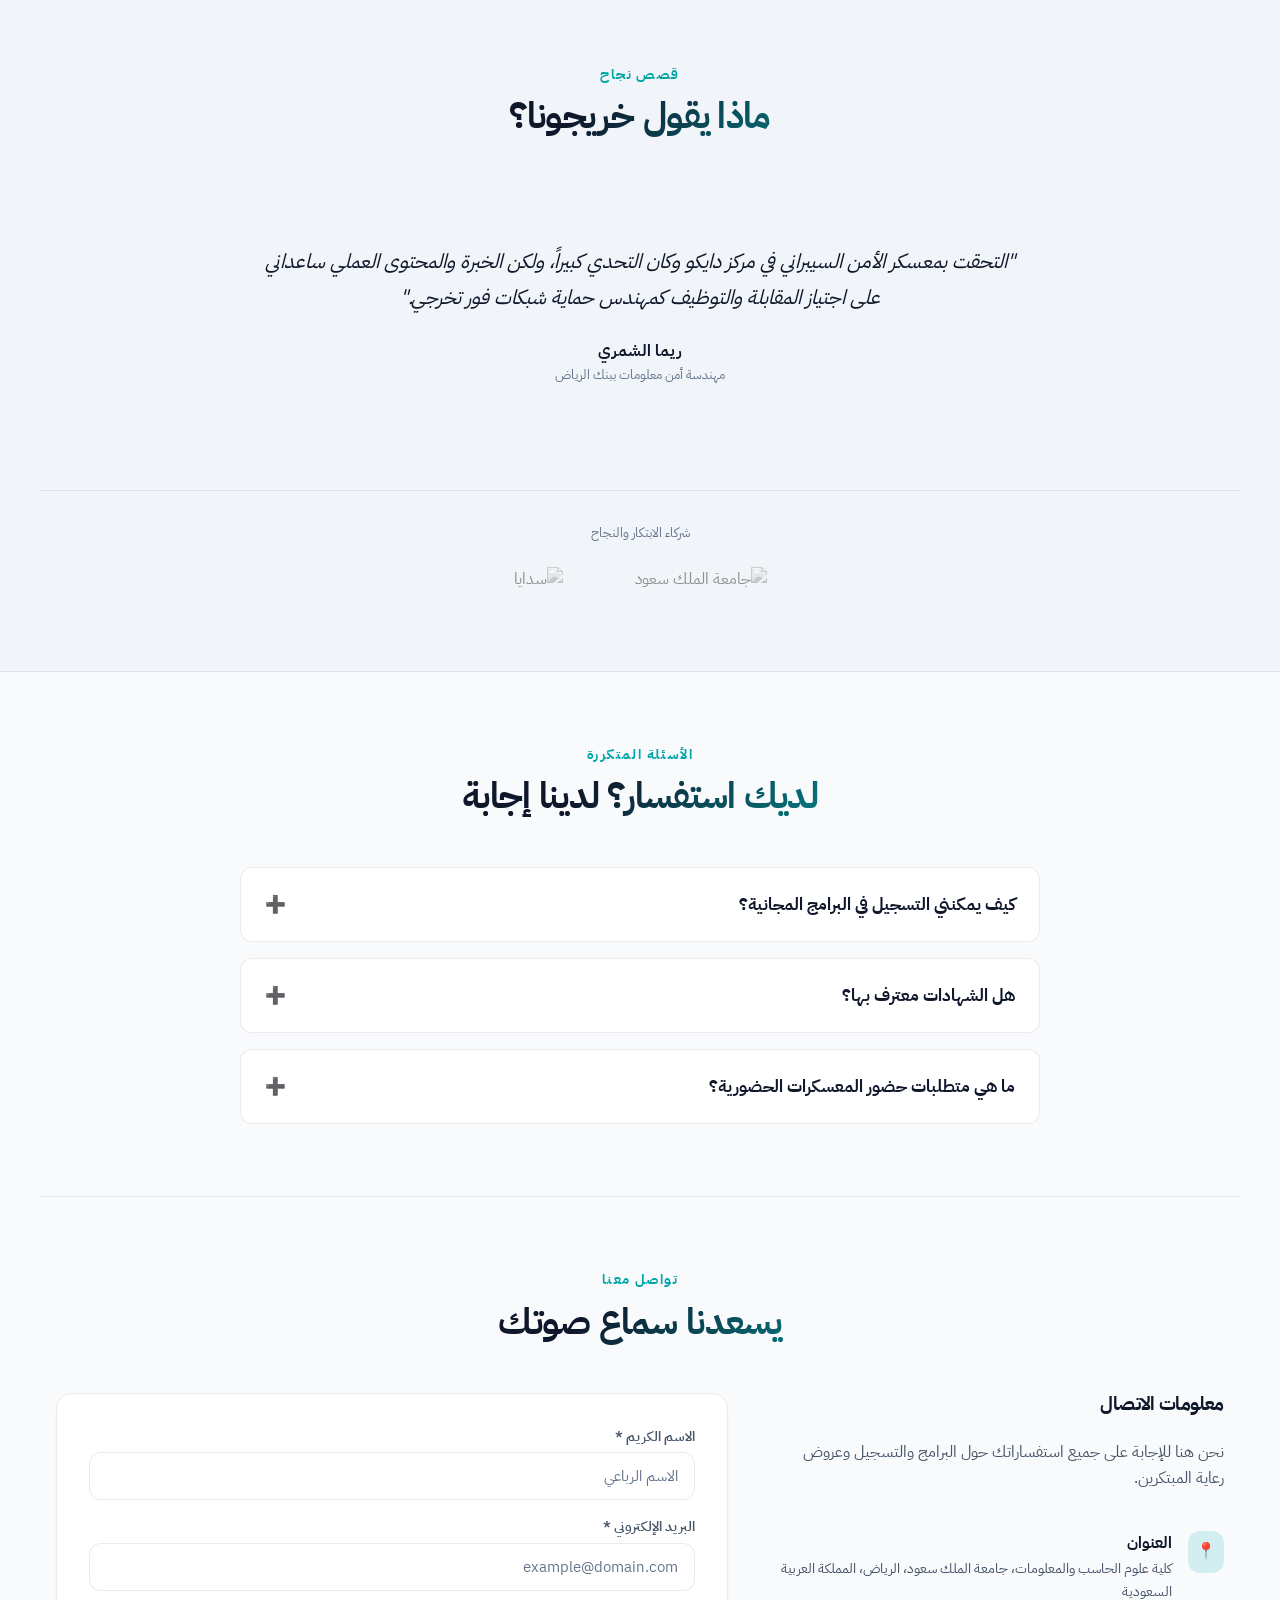
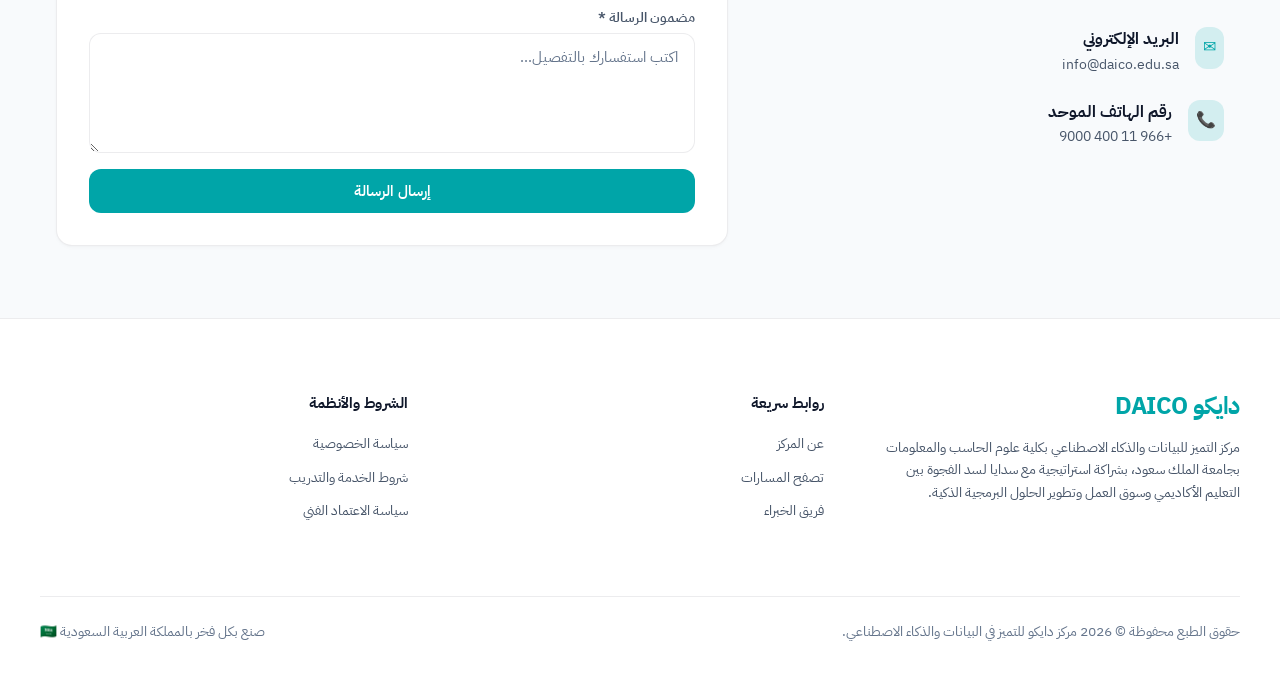
==== commit a6997192: "style: remove card border container around hero logo, raise logo position, and center founding partn" ====
--- a/index.html
+++ b/index.html
@@ -71,41 +71,41 @@
           <a href="#programs" class="btn btn-primary" style="padding: 0.8rem 1.8rem" data-i18n="btn_discover"></a>
           <a href="auth/register.html" class="btn btn-ghost" style="padding: 0.8rem 1.8rem" data-i18n="btn_participate"></a>
         </div>
-        
-        <!-- Founding Partners / Strategic Initiative -->
-        <div class="hero-partners">
-          <div class="partners-divider">
-            <span data-i18n="partners_title"></span>
-          </div>
-          <div class="partners-logos">
-            <a href="https://ksu.edu.sa/" target="_blank" rel="noopener noreferrer" class="partner-card" title="جامعة الملك سعود | King Saud University">
-              <div class="partner-logo-container">
-                <img src="images/ksu-logo.png" alt="جامعة الملك سعود" class="partner-logo-img">
-              </div>
-              <div class="partner-card-action">
-                <svg class="icon-globe" xmlns="http://www.w3.org/2000/svg" width="16" height="16" viewBox="0 0 24 24" fill="none" stroke="currentColor" stroke-width="2" stroke-linecap="round" stroke-linejoin="round"><circle cx="12" cy="12" r="10"/><path d="M12 2a14.5 14.5 0 0 0 0 20 14.5 14.5 0 0 0 0-20"/><path d="M2 12h20"/></svg>
-                <span data-i18n="visit_site"></span>
-                <svg class="icon-chevron" xmlns="http://www.w3.org/2000/svg" width="16" height="16" viewBox="0 0 24 24" fill="none" stroke="currentColor" stroke-width="2.5" stroke-linecap="round" stroke-linejoin="round"><path d="m15 18-6-6 6-6"/></svg>
-              </div>
-            </a>
-            
-            <a href="https://sdaia.gov.sa/" target="_blank" rel="noopener noreferrer" class="partner-card" title="الهيئة السعودية للبيانات والذكاء الاصطناعي | سدايا">
-              <div class="partner-logo-container">
-                <img src="images/sdaia-logo.png" alt="SDAIA" class="partner-logo-img sdaia-logo-img">
-              </div>
-              <div class="partner-card-action">
-                <svg class="icon-globe" xmlns="http://www.w3.org/2000/svg" width="16" height="16" viewBox="0 0 24 24" fill="none" stroke="currentColor" stroke-width="2" stroke-linecap="round" stroke-linejoin="round"><circle cx="12" cy="12" r="10"/><path d="M12 2a14.5 14.5 0 0 0 0 20 14.5 14.5 0 0 0 0-20"/><path d="M2 12h20"/></svg>
-                <span data-i18n="visit_site"></span>
-                <svg class="icon-chevron" xmlns="http://www.w3.org/2000/svg" width="16" height="16" viewBox="0 0 24 24" fill="none" stroke="currentColor" stroke-width="2.5" stroke-linecap="round" stroke-linejoin="round"><path d="m15 18-6-6 6-6"/></svg>
-              </div>
-            </a>
-          </div>
-        </div>
       </div>
       
       <div class="hero-visual-content">
         <div class="hero-logo-wrapper">
           <img src="images/daico-logo.png" alt="شعار دايكو" class="hero-daico-logo" style="border-radius: 16px; object-fit: cover;">
+        </div>
+      </div>
+
+      <!-- Founding Partners / Strategic Initiative -->
+      <div class="hero-partners">
+        <div class="partners-divider">
+          <span data-i18n="partners_title"></span>
+        </div>
+        <div class="partners-logos">
+          <a href="https://ksu.edu.sa/" target="_blank" rel="noopener noreferrer" class="partner-card" title="جامعة الملك سعود | King Saud University">
+            <div class="partner-logo-container">
+              <img src="images/ksu-logo.png" alt="جامعة الملك سعود" class="partner-logo-img">
+            </div>
+            <div class="partner-card-action">
+              <svg class="icon-globe" xmlns="http://www.w3.org/2000/svg" width="16" height="16" viewBox="0 0 24 24" fill="none" stroke="currentColor" stroke-width="2" stroke-linecap="round" stroke-linejoin="round"><circle cx="12" cy="12" r="10"/><path d="M12 2a14.5 14.5 0 0 0 0 20 14.5 14.5 0 0 0 0-20"/><path d="M2 12h20"/></svg>
+              <span data-i18n="visit_site"></span>
+              <svg class="icon-chevron" xmlns="http://www.w3.org/2000/svg" width="16" height="16" viewBox="0 0 24 24" fill="none" stroke="currentColor" stroke-width="2.5" stroke-linecap="round" stroke-linejoin="round"><path d="m15 18-6-6 6-6"/></svg>
+            </div>
+          </a>
+          
+          <a href="https://sdaia.gov.sa/" target="_blank" rel="noopener noreferrer" class="partner-card" title="الهيئة السعودية للبيانات والذكاء الاصطناعي | سدايا">
+            <div class="partner-logo-container">
+              <img src="images/sdaia-logo.png" alt="SDAIA" class="partner-logo-img sdaia-logo-img">
+            </div>
+            <div class="partner-card-action">
+              <svg class="icon-globe" xmlns="http://www.w3.org/2000/svg" width="16" height="16" viewBox="0 0 24 24" fill="none" stroke="currentColor" stroke-width="2" stroke-linecap="round" stroke-linejoin="round"><circle cx="12" cy="12" r="10"/><path d="M12 2a14.5 14.5 0 0 0 0 20 14.5 14.5 0 0 0 0-20"/><path d="M2 12h20"/></svg>
+              <span data-i18n="visit_site"></span>
+              <svg class="icon-chevron" xmlns="http://www.w3.org/2000/svg" width="16" height="16" viewBox="0 0 24 24" fill="none" stroke="currentColor" stroke-width="2.5" stroke-linecap="round" stroke-linejoin="round"><path d="m15 18-6-6 6-6"/></svg>
+            </div>
+          </a>
         </div>
       </div>
     </div>
--- a/css/main.css
+++ b/css/main.css
@@ -35,13 +35,15 @@
   font-weight: var(--weight-extrabold);
   font-size: 1.5rem;
   color: var(--primary);
+  white-space: nowrap;
+  margin-inline-end: var(--space-lg);
 }
 
 .nav-menu {
   display: flex;
   align-items: center;
   list-style: none;
-  gap: var(--space-xl);
+  gap: var(--space-lg);
 }
 
 .nav-link {
@@ -50,6 +52,7 @@
   font-size: 0.95rem;
   transition: color var(--transition-fast);
   position: relative;
+  white-space: nowrap;
 }
 
 .nav-link:hover {
@@ -78,6 +81,7 @@
   display: flex;
   align-items: center;
   gap: var(--space-md);
+  margin-inline-start: var(--space-lg);
 }
 
 /* Mobile Menu Toggle Button */
@@ -217,64 +221,210 @@
   display: flex;
   justify-content: center;
   align-items: center;
-  animation: fadeIn 1s ease-out;
-}
-
-.tech-illustration-wrapper {
+  animation: fadeIn 1.2s cubic-bezier(0.16, 1, 0.3, 1);
+}
+
+.hero-logo-wrapper {
   position: relative;
   width: 100%;
-  max-width: 420px;
-  aspect-ratio: 1;
-}
-
-/* Animations for SVG illustration elements */
+  max-width: 320px;
+  display: flex;
+  justify-content: center;
+  align-items: center;
+  margin-top: -3rem; /* raise slightly higher */
+}
+
+.hero-logo-wrapper::before {
+  content: '';
+  position: absolute;
+  top: 10%;
+  left: 10%;
+  right: 10%;
+  bottom: 10%;
+  background: radial-gradient(circle, rgba(14, 165, 233, 0.18) 0%, rgba(16, 185, 129, 0.06) 50%, rgba(255, 255, 255, 0) 70%);
+  filter: blur(28px);
+  z-index: -1;
+  pointer-events: none;
+}
+
+.hero-daico-logo {
+  width: 100%;
+  height: auto;
+  filter: drop-shadow(0 8px 16px rgba(15, 23, 42, 0.06));
+  animation: float 6s ease-in-out infinite;
+}
+
+/* Animations */
 @keyframes float {
   0%, 100% { transform: translateY(0); }
-  50% { transform: translateY(-12px); }
-}
-
-@keyframes spin {
-  0% { transform: rotate(0deg); }
-  100% { transform: rotate(360deg); }
-}
-
-.floating-illustration {
-  animation: float 6s ease-in-out infinite;
-}
-
-.floating-sphere {
-  animation: float 6s ease-in-out infinite;
-  transform-origin: center;
-}
-
-.tech-3d-svg ellipse {
-  transform-origin: center;
-}
-
-.tech-3d-svg ellipse:nth-child(2) {
-  animation: spin 30s linear infinite;
-}
-
-.tech-3d-svg ellipse:nth-child(3) {
-  animation: spin 20s linear infinite reverse;
-}
-
-.node-glow {
-  filter: drop-shadow(0 0 6px var(--primary));
+  50% { transform: translateY(-10px); }
 }
 
 .hero-badge {
-  background-color: #0f172a; /* Dark Navy Blue background for institutional style */
-  color: var(--primary); /* Accent color (Cyan/Teal) */
+  background-color: rgba(28, 53, 94, 0.05);
   padding: 0.5rem 1.25rem;
   border-radius: var(--radius-full);
   font-size: 0.875rem;
+  display: inline-flex;
+  align-items: center;
+  gap: var(--space-xs);
+  border: 1px solid rgba(28, 53, 94, 0.12);
+  animation: fadeIn 0.8s ease-out;
+}
+
+.hero-badge svg {
+  stroke: var(--primary);
+  animation: strokeShift 8s ease-in-out infinite;
+}
+
+.hero-badge span {
+  font-weight: 800;
+  background: linear-gradient(135deg, var(--text-primary) 25%, var(--primary) 55%, var(--facet-sky) 100%);
+  background-size: 200% 200%;
+  -webkit-background-clip: text;
+  -webkit-text-fill-color: transparent;
+  background-clip: text;
+  animation: gradientShift 8s ease-in-out infinite;
+  display: inline-block;
+}
+
+html[data-theme="dark"] .hero-badge {
+  background-color: rgba(255, 255, 255, 0.04);
+  border-color: rgba(255, 255, 255, 0.08);
+}
+
+@keyframes strokeShift {
+  0%, 100% { stroke: var(--primary); }
+  50% { stroke: var(--facet-sky); }
+}
+
+.hero-partners {
+  grid-column: span 2; /* span across both columns */
+  display: flex;
+  flex-direction: column;
+  align-items: center; /* center horizontally */
+  justify-content: center;
+  gap: var(--space-md);
+  margin-top: var(--space-3xl);
+  width: 100%;
+  animation: fadeIn 0.8s ease-out 0.2s both;
+}
+
+/* Strategic Initiative Divider Line */
+.partners-divider {
+  display: flex;
+  align-items: center;
+  text-align: center;
+  width: 100%;
+  margin-bottom: var(--space-md);
+}
+
+.partners-divider::before,
+.partners-divider::after {
+  content: '';
+  flex: 1;
+  border-bottom: 2px solid rgba(16, 185, 129, 0.3); /* Emerald/teal accent line */
+}
+
+.partners-divider:not(:empty)::before {
+  margin-left: 1.5rem;
+}
+
+.partners-divider:not(:empty)::after {
+  margin-right: 1.5rem;
+}
+
+.partners-divider span {
+  font-size: 0.95rem;
+  color: var(--text-primary);
   font-weight: 700;
-  display: inline-flex;
-  align-items: center;
+  white-space: nowrap;
+}
+
+/* Strategic Partner Cards Grid */
+.partners-logos {
+  display: grid;
+  grid-template-columns: repeat(2, 1fr);
+  gap: var(--space-lg);
+  width: 100%;
+  max-width: 680px; /* compact, centered layout */
+  margin: 0 auto;
+}
+
+.partner-card {
+  display: flex;
+  flex-direction: column;
+  align-items: center;
+  justify-content: space-between;
+  background: var(--bg-secondary);
+  border: 1px solid var(--border-color);
+  border-radius: var(--radius-lg);
+  padding: var(--space-lg) var(--space-xl);
+  box-shadow: var(--shadow-sm);
+  text-decoration: none;
+  transition: all var(--transition-normal);
+  height: 180px; /* Generous height to fit logo + action */
+}
+
+.partner-card:hover {
+  transform: translateY(-4px);
+  box-shadow: var(--shadow-md), 0 0 25px rgba(14, 165, 233, 0.08);
+  border-color: rgba(14, 165, 233, 0.3);
+}
+
+.partner-logo-container {
+  display: flex;
+  align-items: center;
+  justify-content: center;
+  flex: 1;
+  width: 100%;
+  max-height: 90px;
+}
+
+.partner-logo-img {
+  max-height: 72px; /* Large, sharp logo */
+  width: auto;
+  max-width: 100%;
+  object-fit: contain;
+}
+
+.sdaia-logo-img {
+  max-height: 88px; /* Specifically enlarge SDAIA logo to match KSU visually */
+}
+
+.partner-card-action {
+  display: flex;
+  align-items: center;
+  justify-content: center;
   gap: var(--space-xs);
-  border: 1px solid hsla(var(--primary-hue), var(--primary-sat), var(--primary-light), 0.25);
-  animation: fadeIn 0.8s ease-out;
+  color: var(--primary);
+  font-weight: 700;
+  font-size: 0.9rem;
+  margin-top: var(--space-md);
+  transition: color var(--transition-fast);
+}
+
+.partner-card:hover .partner-card-action {
+  color: var(--primary-hover);
+}
+
+.partner-card-action svg {
+  transition: transform var(--transition-fast);
+}
+
+/* Icon specific alignment or hover effects */
+.partner-card-action .icon-globe {
+  color: var(--primary);
+}
+
+.partner-card-action .icon-chevron {
+  color: var(--primary);
+  width: 14px;
+  height: 14px;
+}
+
+.partner-card:hover .partner-card-action .icon-chevron {
+  transform: translateX(-4px); /* Moves left in RTL on hover */
 }
 
 /* Responsive adjustments */
@@ -296,8 +446,22 @@
   .hero-text-content .hero-cta {
     justify-content: center;
   }
-  .tech-illustration-wrapper {
-    max-width: 320px;
+  .hero-logo-wrapper {
+    max-width: 240px;
+  }
+  .hero-partners {
+    align-items: center;
+    margin-top: var(--space-lg);
+  }
+  .partners-logos {
+    grid-template-columns: 1fr;
+    gap: var(--space-md);
+    width: 100%;
+    max-width: 480px;
+  }
+  .partner-card {
+    height: 160px;
+    padding: var(--space-md) var(--space-lg);
   }
 }
 
@@ -975,3 +1139,25 @@
     gap: var(--space-lg);
   }
 }
+
+/* ================================================================
+   DARK THEME HEADINGS & LOGO OVERRIDES
+   ================================================================ */
+html[data-theme="dark"] .hero-title {
+  background: linear-gradient(135deg, #ffffff 30%, #e2e8f0 70%, #94a3b8 100%);
+  -webkit-background-clip: text;
+  -webkit-text-fill-color: transparent;
+  background-clip: text;
+}
+
+html[data-theme="dark"] .section-title {
+  background: linear-gradient(135deg, #ffffff 40%, #e2e8f0 100%);
+  -webkit-background-clip: text;
+  -webkit-text-fill-color: transparent;
+  background-clip: text;
+}
+
+html[data-theme="dark"] .hero-logo-wrapper::before {
+  background: radial-gradient(circle, rgba(14, 165, 233, 0.08) 0%, rgba(16, 185, 129, 0.03) 50%, transparent 70%);
+}
+
